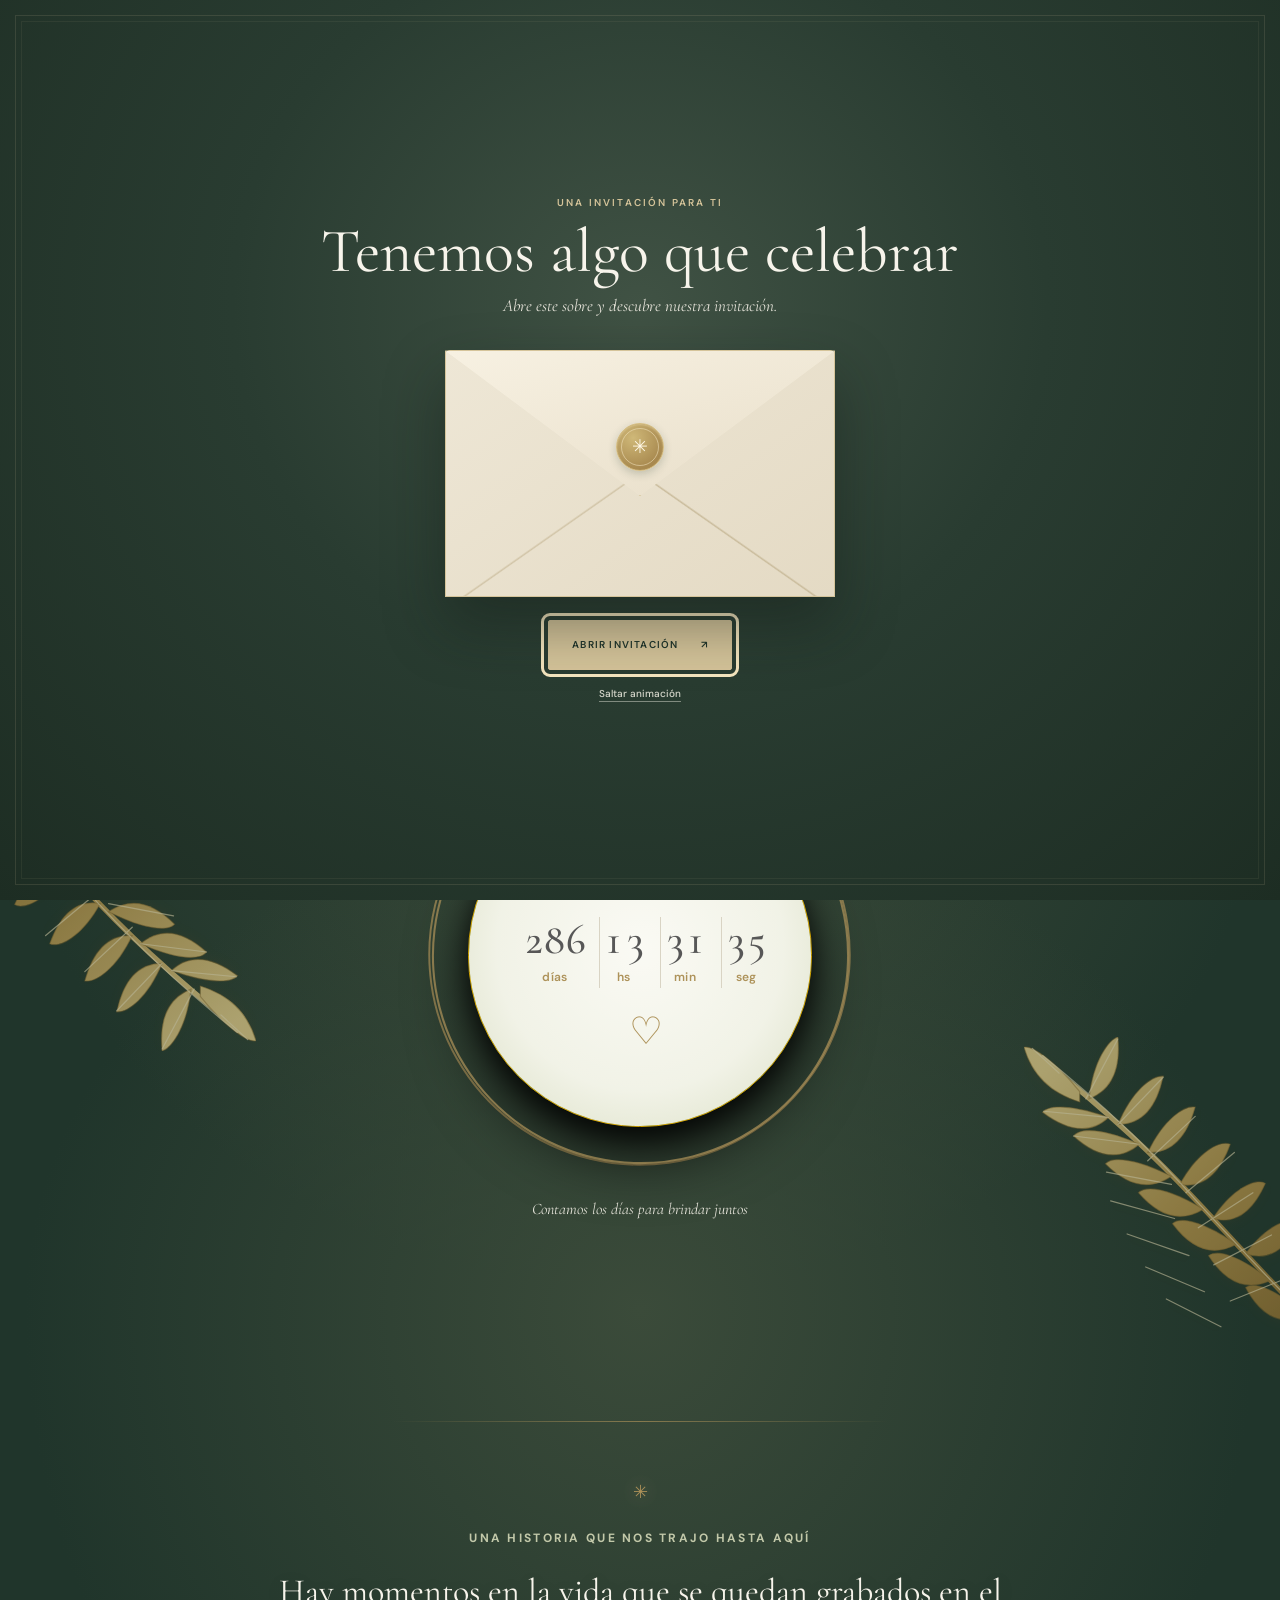
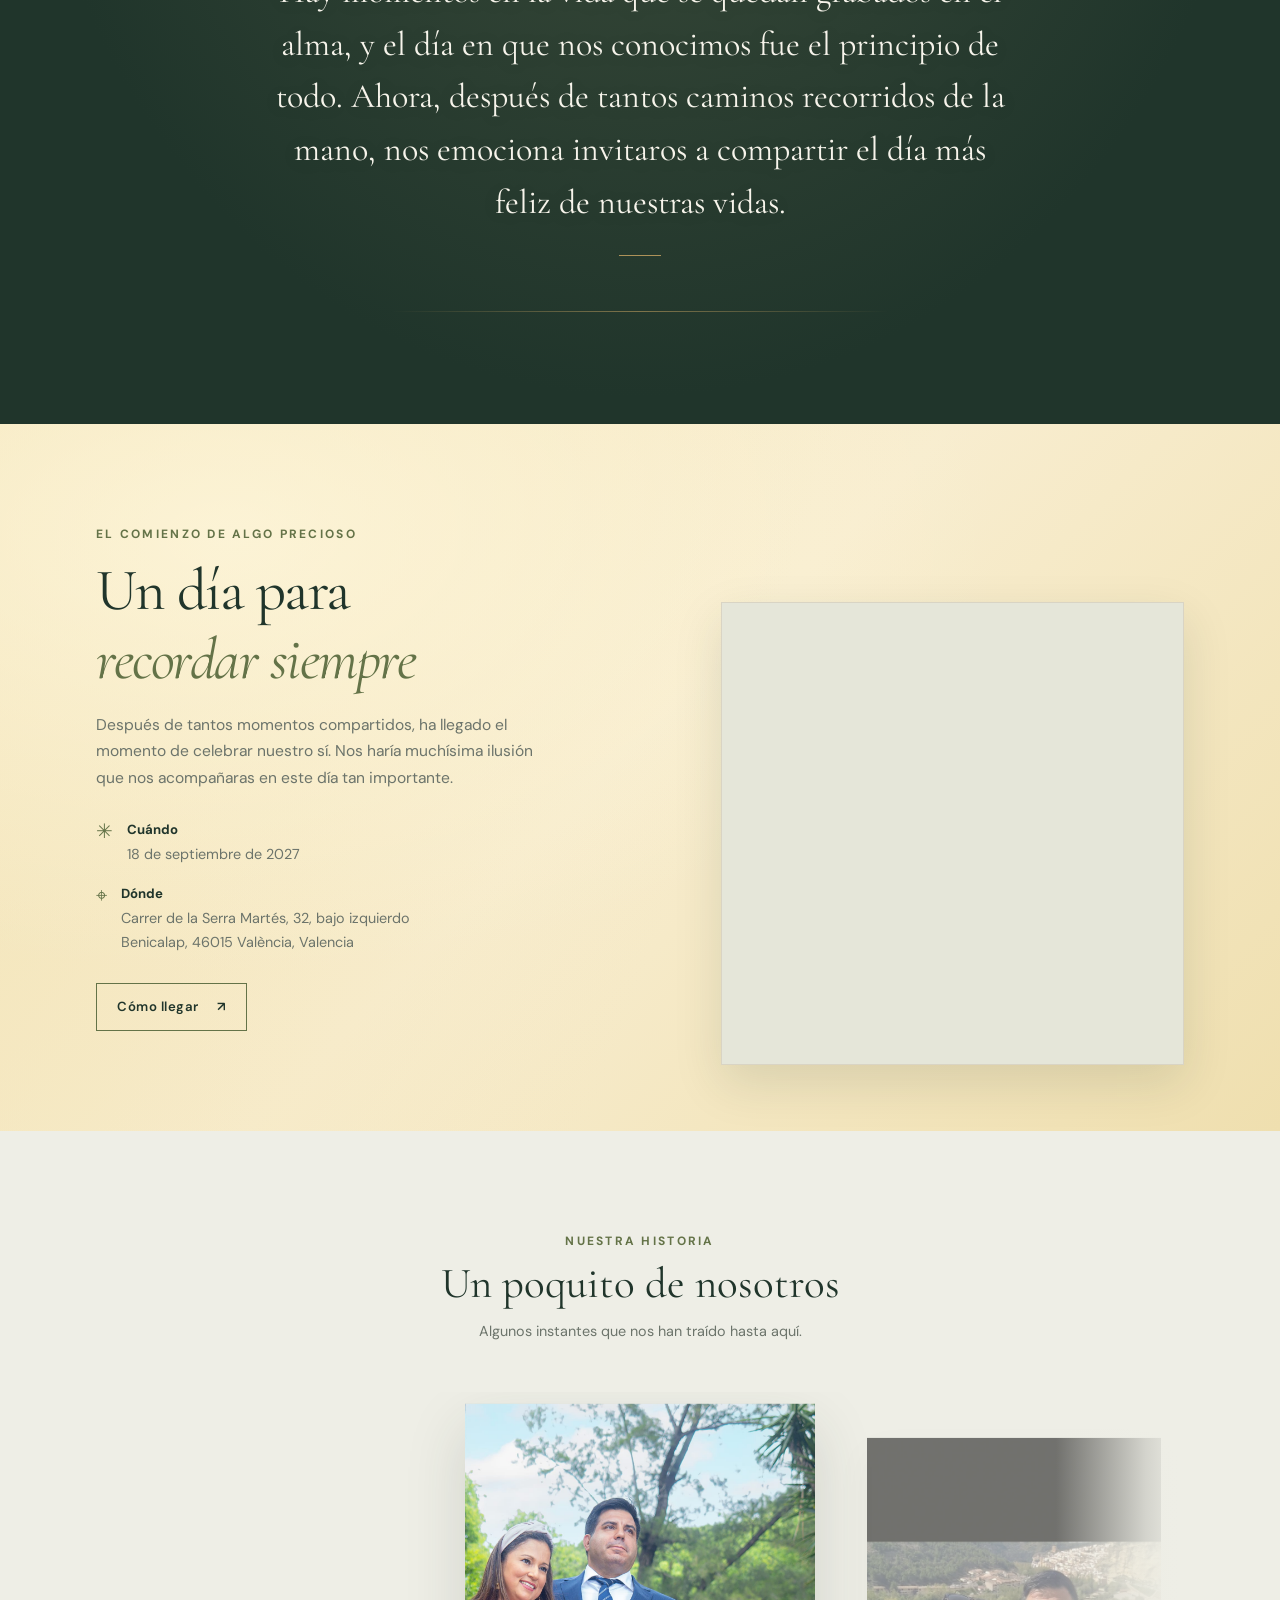
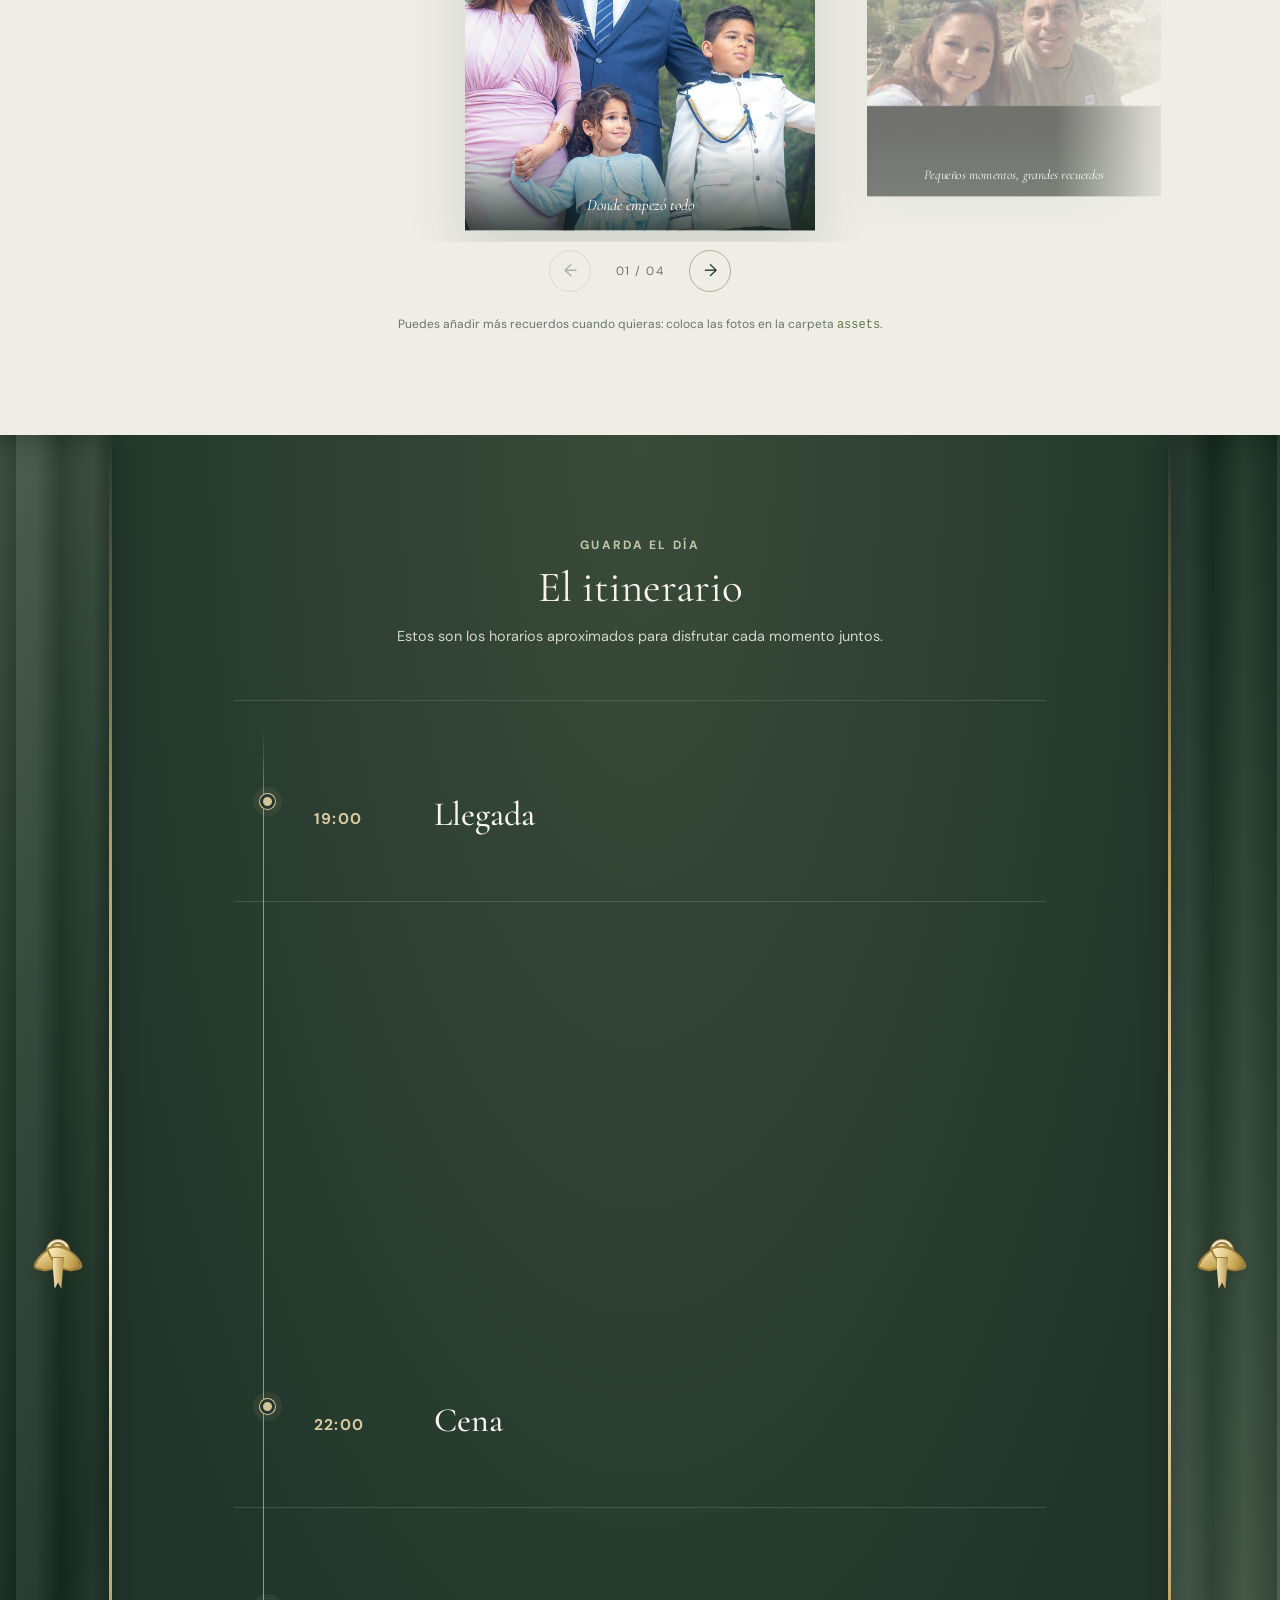
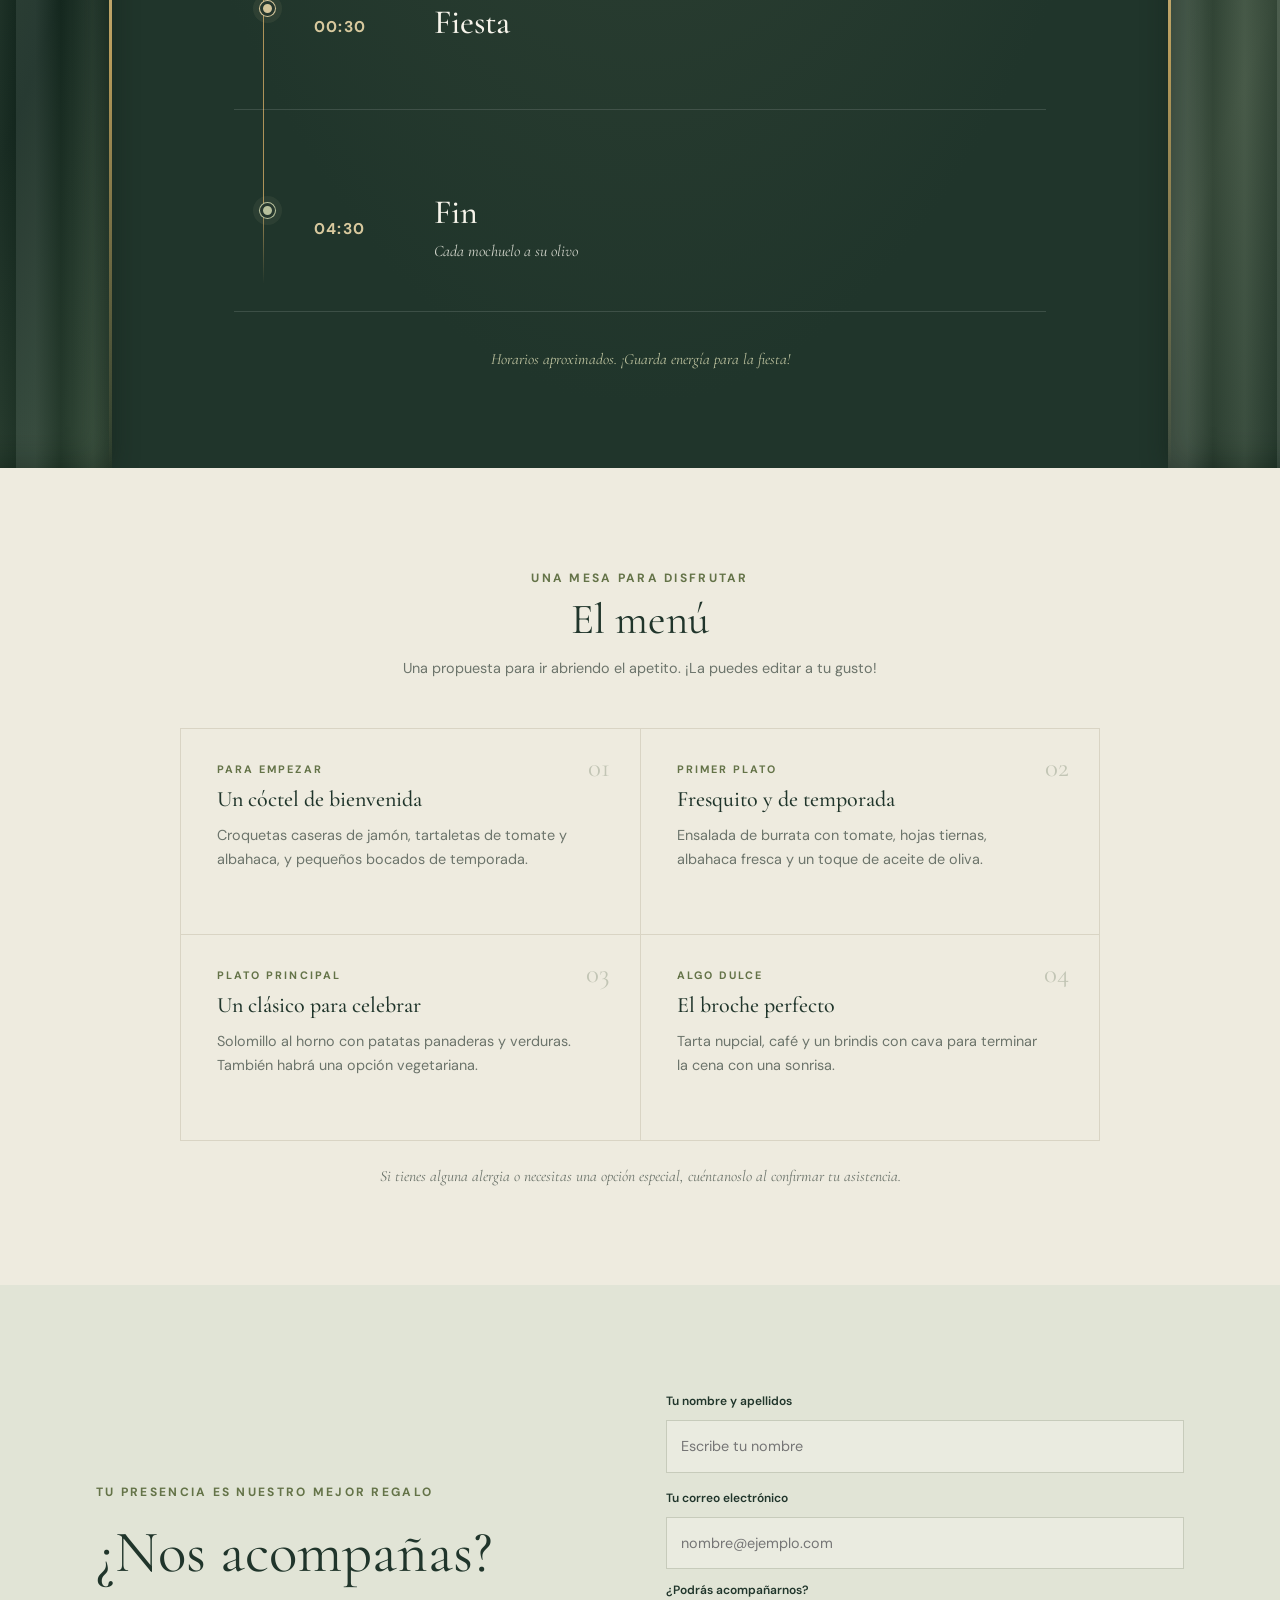
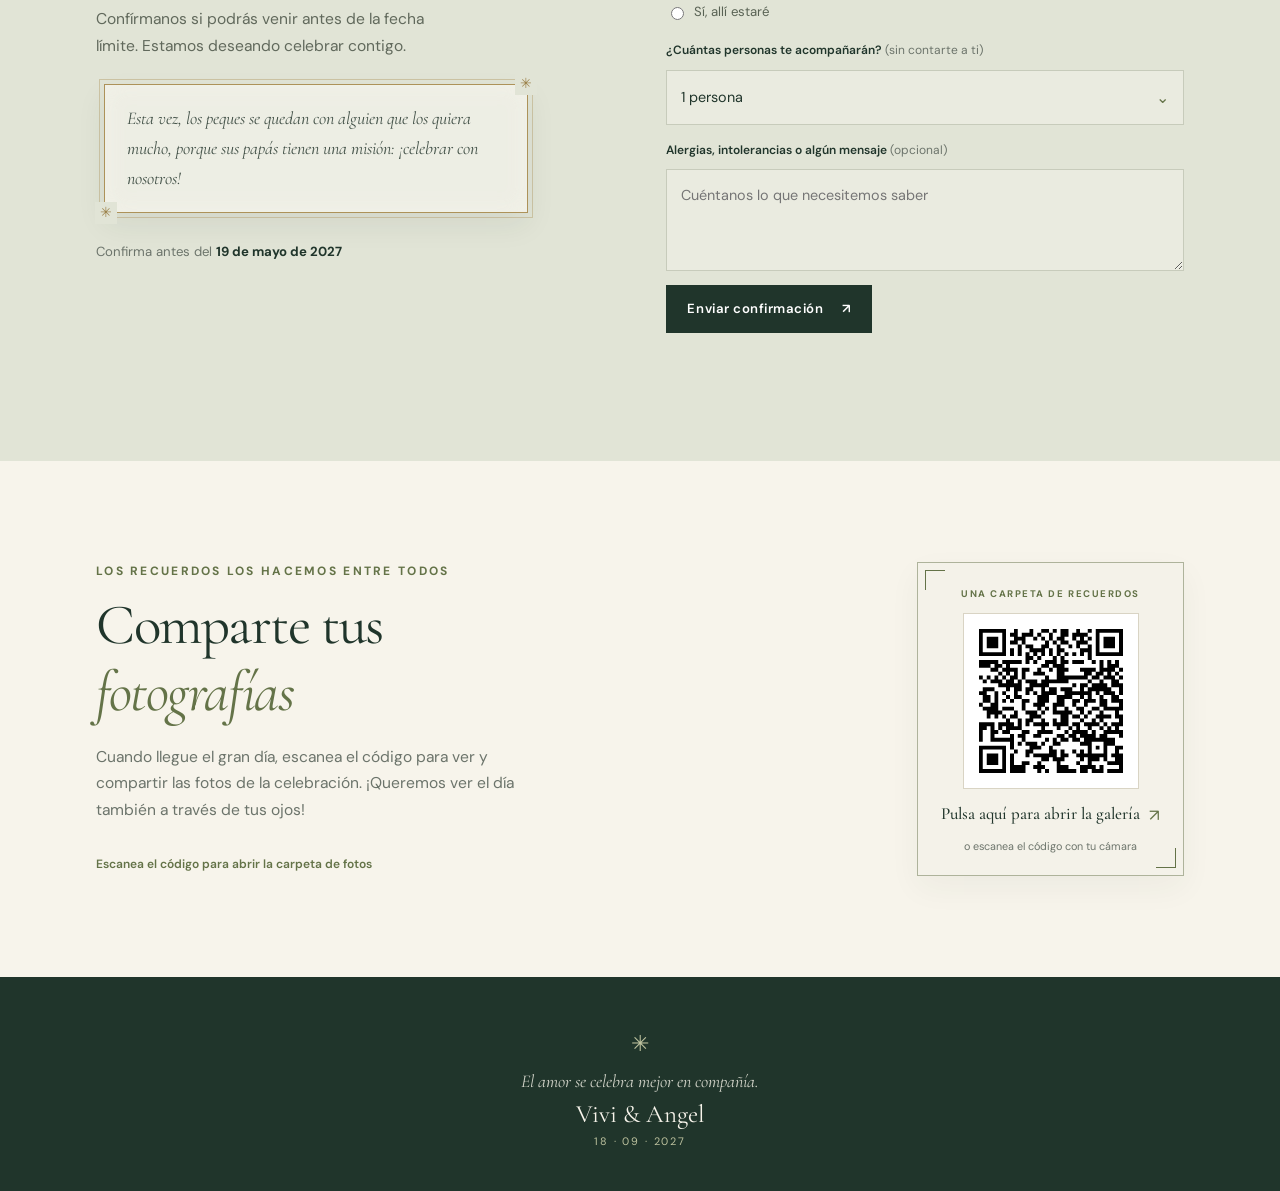
==== index.html @ 6e7264a1 "Actualiza invitación y fecha de boda" ====
<!doctype html>
<html lang="es"><!---ADIOOOOs-->
  <head>
    <meta charset="utf-8">
    <meta name="viewport" content="width=device-width, initial-scale=1">
    <meta name="theme-color" content="#f8f6f0">
    <meta name="description" content="Una invitación muy especial. Nos encantará compartir este día contigo.">
    <title>Una invitación especial</title>
    <link rel="preconnect" href="https://fonts.googleapis.com">
    <link rel="preconnect" href="https://fonts.gstatic.com" crossorigin>
    <link href="https://fonts.googleapis.com/css2?family=Cormorant+Garamond:ital,wght@0,400;0,500;0,600;1,400;1,500&family=DM+Sans:wght@400;500;600;700&display=swap" rel="stylesheet">
    <link rel="stylesheet" href="css/styles.css">
    <link rel="stylesheet" href="css/opening.css">
    <script src="js/config.js" defer></script>
    <script src="js/app.js" defer></script>
    <script src="js/opening.js" defer></script>
  </head>
  <body>
    <section class="invitation-opening" id="invitation-opening" role="dialog" aria-modal="true" aria-labelledby="opening-title" aria-describedby="opening-description">
      <div class="opening-content">
        <p class="opening-eyebrow">Una invitación para ti</p>
        <h1 id="opening-title">Tenemos algo que celebrar</h1>
        <p class="opening-description" id="opening-description">Abre este sobre y descubre nuestra invitación.</p>

        <div class="opening-envelope" id="opening-envelope" aria-hidden="true">
          <div class="envelope-back"></div>
          <div class="envelope-card">
            <span class="envelope-card-flower">✳</span>
            <span>Bienvenid@s</span>
          </div>
          <div class="envelope-pocket"></div>
          <div class="envelope-flap"></div>
          <div class="envelope-seal"><span>✳</span></div>
        </div>

        <div class="opening-actions">
          <button class="opening-button" id="opening-open" type="button">Abrir invitación <span aria-hidden="true">↗</span></button>
          <button class="opening-skip" id="opening-skip" type="button">Saltar animación</button> <!---Esto es para el desarrollador QUITAR CUANDO ACABE LA APLICAICON-->
        </div>
      </div>
    </section>
    <main id="invitation">
      <header class="site-header">
        <a class="wordmark" href="#inicio" aria-label="Ir al inicio"><span data-couple-short>Vivi &amp; Angel</span><span class="wordmark-date" data-date-short>00 · 00 · 0000</span></a>
        <nav aria-label="Navegación principal">
          <a href="#celebracion">La celebración</a>
          <a href="#programa">Programa</a>
          <a href="#menu">Menú</a>
          <a href="#confirmacion">Confirmación</a>
          <a href="admin.html">Solo administradores</a>
        </nav>
        <button class="music-button" id="music-toggle" type="button" aria-pressed="false">
          <span class="music-icon" aria-hidden="true">♫</span><span id="music-label">Nuestra canción</span><span class="visually-hidden" id="music-status" aria-live="polite"></span>
        </button>
      </header>

      <section class="hero" id="inicio">
        <div class="hero-image" role="img" aria-label="Fotografía de la pareja para su invitación de boda"></div>
        <img class="hero-botanical hero-botanical-top-left" data-parallax="0.14" src="assets/rosemary-line.svg" alt="" aria-hidden="true">
        <img class="hero-botanical hero-botanical-bottom-right" data-parallax="0.14" src="assets/rosemary-line.svg" alt="" aria-hidden="true">
        <div class="hero-content" data-parallax="0.14">
          <span class="eyebrow">Con mucha ilusión, queremos invitarte a la boda de...</span>
          <h1><span data-couple-first>Nombre</span><i>&amp;</i><span data-couple-second>Nombre</span></h1>
          <p class="hero-date" data-date-long>Una fecha para recordar</p>
          <span class="hero-rule" aria-hidden="true"></span>
          <p class="hero-note">¡Nos casamos! Y no imaginamos un día más bonito que celebrarlo contigo.</p>
          <a class="text-link" href="#celebracion">Descubre todos los detalles <span aria-hidden="true">↓</span></a>
        </div>
        <span class="hero-side-note" data-parallax="0.14">UN DÍA · TODA UNA VIDA</span>
      </section>

      <section class="countdown-section section-pad" aria-labelledby="countdown-title">
        <svg class="countdown-divider" viewBox="0 0 1440 100" preserveAspectRatio="none" aria-hidden="true">
          <path class="countdown-divider-fill" d="M0 0H1440V88C1260 73 1160 82 1000 91s-310 14-486-1-310-19-514 0Z"/>
          <path class="countdown-divider-line" d="M0 89c204-19 338-15 514 0s310 10 486 1 260-18 440-2"/>
        </svg>
        <div class="countdown-medallion">
          <div class="countdown-circle">
            <video id="countdown-video" class="countdown-video" autoplay muted loop playsinline preload="metadata" aria-hidden="true" tabindex="-1">
              <source src="assets/cuenta-atras.mp4" type="video/mp4">
            </video>
            <div class="countdown-content">
              <p class="eyebrow">Faltan</p>
              <h2 id="countdown-title" class="visually-hidden">La cuenta atrás ha comenzado</h2>
              <div class="countdown" aria-label="Cuenta atrás para la boda">
                <div><strong id="count-days">000</strong><span>días</span></div>
                <span class="count-separator">·</span>
                <div><strong id="count-hours">00</strong><span>hs</span></div>
                <span class="count-separator">·</span>
                <div><strong id="count-minutes">00</strong><span>min</span></div>
                <span class="count-separator">·</span>
                <div><strong id="count-seconds">00</strong><span>seg</span></div>
              </div>
              <span class="countdown-flourish" aria-hidden="true">♡</span>
            </div>
          </div>
        </div>
        <p class="countdown-caption" id="countdown-caption">Contamos los días para brindar juntos</p>
      </section>

      <section class="quote-section section-pad" aria-labelledby="quote-title">
        <div class="quote-card reveal">
          <span class="quote-ornament" aria-hidden="true">✳</span>
          <p class="eyebrow">Una historia que nos trajo hasta aquí</p>
          <h2 id="quote-title" class="visually-hidden">Una frase para nuestro gran día</h2>
          <blockquote>Hay momentos en la vida que se quedan grabados en el alma, y el día en que nos conocimos fue el principio de todo. Ahora, después de tantos caminos recorridos de la mano, nos emociona invitaros a compartir el día más feliz de nuestras vidas.</blockquote>
          <span class="quote-rule" aria-hidden="true"></span>
        </div>
      </section>

      <section class="celebration section-pad" id="celebracion">
        <div class="celebration-copy">
          <p class="eyebrow">El comienzo de algo precioso</p>
          <h2>Un día para<br><em>recordar siempre</em></h2>
          <p>Después de tantos momentos compartidos, ha llegado el momento de celebrar nuestro sí. Nos haría muchísima ilusión que nos acompañaras en este día tan importante.</p>
          <div class="detail-list">
            <div><span class="detail-icon" aria-hidden="true">✳</span><p><strong>Cuándo</strong><span data-date-long>Próximamente</span></p></div>
            <div><span class="detail-icon" aria-hidden="true">⌖</span><p><strong>Dónde</strong><span data-venue>Nombre del lugar</span><span data-address>Dirección pendiente</span></p></div>
          </div>
          <a class="button button-outline" id="map-link" href="#celebracion" target="_blank" rel="noreferrer">Cómo llegar <span aria-hidden="true">↗</span></a>
        </div>
        <div class="celebration-map" data-parallax="0.08">
          <iframe
            id="venue-map"
            title="Mapa interactivo de la ubicación de la celebración"
            loading="lazy"
            referrerpolicy="no-referrer-when-downgrade"
            allowfullscreen
          ></iframe>
        </div>
      </section>

      <section class="story-section section-pad" aria-labelledby="story-title">
        <div class="section-heading reveal">
          <p class="eyebrow">Nuestra historia</p>
          <h2 id="story-title">Un poquito de nosotros</h2>
          <p>Algunos instantes que nos han traído hasta aquí.</p>
        </div>
        <div class="story-album">
          <div class="story-gallery" id="story-gallery" tabindex="0" aria-label="Álbum de fotos. Desliza horizontalmente para ver los recuerdos">
          <figure class="story-photo story-photo-tall">
            <img src="assets/Nosotros1.jpeg" alt="La pareja compartiendo una mirada en el jardín" loading="lazy">
            <figcaption>Donde empezó todo</figcaption>
          </figure>
          <figure class="story-photo story-photo-wide">
            <img src="assets/Nosotros2.jpeg" alt="La pareja abrazada durante una salida juntos" loading="lazy">
            <figcaption>Pequeños momentos, grandes recuerdos</figcaption>
          </figure>
          <figure class="story-photo story-photo-wide">
            <img src="assets/Nosotros2.jpeg" alt="La pareja abrazada durante una salida juntos" loading="lazy">
            <figcaption>Pequeños momentos, grandes recuerdos</figcaption>
          </figure>
          <figure class="story-photo story-photo-wide">
            <img src="assets/Nosotros2.jpeg" alt="La pareja disfrutando de otro recuerdo juntos" loading="lazy">
            <figcaption>Un recuerdo para guardar</figcaption>
          </figure>
          </div>
          <div class="story-controls" aria-label="Controles del álbum">
            <button type="button" class="story-arrow" id="story-prev" aria-label="Foto anterior">←</button>
            <span class="story-counter" id="story-counter" aria-live="polite">01 / 04</span>
            <button type="button" class="story-arrow" id="story-next" aria-label="Foto siguiente">→</button>
          </div>
        </div>
        <p class="story-hint">Puedes añadir más recuerdos cuando quieras: coloca las fotos en la carpeta <code>assets</code>.</p>
      </section>

      <section class="timeline-section section-pad" id="programa">
        <div class="timeline-curtains" aria-hidden="true">
          <div class="timeline-curtain timeline-curtain-left">
            <span class="curtain-tie"><span class="curtain-bow"></span></span>
          </div>
          <div class="timeline-curtain timeline-curtain-right">
            <span class="curtain-tie"><span class="curtain-bow"></span></span>
          </div>
        </div>
        <div class="section-heading">
          <p class="eyebrow">Guarda el día</p>
          <h2>El itinerario</h2>
          <p>Estos son los horarios aproximados para disfrutar cada momento juntos.</p>
        </div>
        <div class="timeline" id="timeline" role="list" aria-label="Itinerario aproximado de la boda"></div>
        <p class="timeline-note">Horarios aproximados. ¡Guarda energía para la fiesta!</p>
      </section>

      <section class="menu-section section-pad" id="menu" aria-labelledby="menu-title">
        <div class="section-heading">
          <p class="eyebrow">Una mesa para disfrutar</p>
          <h2 id="menu-title">El menú</h2>
          <p>Una propuesta para ir abriendo el apetito. ¡La puedes editar a tu gusto!</p>
        </div>
        <div class="menu-grid">
          <article class="menu-item">
            <span class="menu-number" aria-hidden="true">01</span>
            <p class="eyebrow">Para empezar</p>
            <h3>Un cóctel de bienvenida</h3>
            <p>Croquetas caseras de jamón, tartaletas de tomate y albahaca, y pequeños bocados de temporada.</p>
          </article>
          <article class="menu-item">
            <span class="menu-number" aria-hidden="true">02</span>
            <p class="eyebrow">Primer plato</p>
            <h3>Fresquito y de temporada</h3>
            <p>Ensalada de burrata con tomate, hojas tiernas, albahaca fresca y un toque de aceite de oliva.</p>
          </article>
          <article class="menu-item">
            <span class="menu-number" aria-hidden="true">03</span>
            <p class="eyebrow">Plato principal</p>
            <h3>Un clásico para celebrar</h3>
            <p>Solomillo al horno con patatas panaderas y verduras. También habrá una opción vegetariana.</p>
          </article>
          <article class="menu-item">
            <span class="menu-number" aria-hidden="true">04</span>
            <p class="eyebrow">Algo dulce</p>
            <h3>El broche perfecto</h3>
            <p>Tarta nupcial, café y un brindis con cava para terminar la cena con una sonrisa.</p>
          </article>
        </div>
        <p class="menu-note">Si tienes alguna alergia o necesitas una opción especial, cuéntanoslo al confirmar tu asistencia.</p>
      </section>

      <section class="rsvp-section section-pad" id="confirmacion">
        <div class="rsvp-intro">
          <p class="eyebrow">Tu presencia es nuestro mejor regalo</p>
          <h2>¿Nos acompañas?</h2>
          <p>Confírmanos si podrás venir antes de la fecha límite. Estamos deseando celebrar contigo.</p>
          <p class="children-note">Esta vez, los peques se quedan con alguien que los quiera mucho, porque sus papás tienen una misión: ¡celebrar con nosotros!</p>
          <div class="rsvp-deadline">Confirma antes del <strong data-rsvp-deadline>fecha pendiente</strong></div>
        </div>
        <form class="rsvp-form" id="rsvp-form">
          <label for="guest-name">Tu nombre y apellidos</label>
          <input id="guest-name" name="guestName" type="text" placeholder="Escribe tu nombre" autocomplete="name" required>
          <label for="guest-email">Tu correo electrónico</label>
          <input id="guest-email" name="guestEmail" type="email" placeholder="nombre@ejemplo.com" autocomplete="email" required>
          <fieldset>
            <legend>¿Podrás acompañarnos?</legend>
            <label class="radio-option"><input type="radio" name="attendance" value="Sí, allí estaré" required><span>Sí, allí estaré</span></label>
          </fieldset>
          <span class="companions-label" id="guest-companions-label">¿Cuántas personas te acompañarán? <span class="optional">(sin contarte a ti)</span></span>
          <div class="companion-select" id="companion-select">
            <input id="guest-companions" name="companions" type="hidden" value="1">
            <button class="companion-select-trigger" id="companion-trigger" type="button" aria-labelledby="guest-companions-label companion-value" aria-haspopup="listbox" aria-expanded="false">
              <span id="companion-value">1 persona</span><span class="companion-chevron" aria-hidden="true">⌄</span>
            </button>
            <div class="companion-options" id="companion-options" role="listbox" aria-labelledby="guest-companions-label" hidden>
              <button type="button" role="option" aria-selected="true" data-value="1">1 persona</button>
              <button type="button" role="option" aria-selected="false" data-value="2">2 personas</button>
              <button type="button" role="option" aria-selected="false" data-value="3">3 personas</button>
              <button type="button" role="option" aria-selected="false" data-value="4">4 personas</button>
            </div>
          </div>
          <label for="guest-notes">Alergias, intolerancias o algún mensaje <span class="optional">(opcional)</span></label>
          <textarea id="guest-notes" name="notes" rows="3" placeholder="Cuéntanos lo que necesitemos saber"></textarea>
          <button class="button button-dark" type="submit">Enviar confirmación <span aria-hidden="true">↗</span></button>
          <p class="form-message" id="rsvp-message" aria-live="polite"></p>
        </form>
      </section>

      <section class="photos-section section-pad" id="fotos">
        <div class="photos-copy">
          <p class="eyebrow">Los recuerdos los hacemos entre todos</p>
          <h2>Comparte tus<br><em>fotografías</em></h2>
          <p>Cuando llegue el gran día, escanea el código para ver y compartir las fotos de la celebración. ¡Queremos ver el día también a través de tus ojos!</p>
          <span class="coming-soon" id="gallery-status">La galería estará disponible después de la boda</span>
        </div>
        <a class="qr-card" id="gallery-link" target="_blank" rel="noreferrer" aria-label="Abrir la carpeta de fotos de la boda">
          <span class="qr-card-label">UNA CARPETA DE RECUERDOS</span>
          <span class="qr-frame" id="qr-container">
            <div class="qr-placeholder" id="qr-placeholder" aria-label="Código QR pendiente de configurar">
              <span>✳</span><span>FOTOS</span><span>✳</span>
            </div>
            <img id="gallery-qr" alt="Código QR para abrir la carpeta de fotos de la boda" hidden>
          </span>
          <span class="qr-card-action">Pulsa aquí para abrir la galería <span aria-hidden="true">↗</span></span>
          <span class="qr-card-hint">o escanea el código con tu cámara</span>
        </a>
      </section>

      <footer class="site-footer">
        <span class="footer-flower" aria-hidden="true">✳</span>
        <p>El amor se celebra mejor en compañía.</p>
        <strong><span data-couple-short>Vivi &amp; Angel</span></strong>
        <span class="footer-date" data-date-short>00 · 00 · 0000</span>
      </footer>
    </main>

    <audio id="background-music" preload="auto" autoplay loop playsinline></audio>
  </body>
</html>
---- css/styles.css ----
:root {
  color-scheme: light;
  --paper: #f7f4eb;
  --paper-dark: #eeebdf;
  --ink: #20352b;
  --muted: #6c746b;
  --olive: #647348;
  --gold: #ad9259;
  --line: #d9d4c4;
  --serif: "Cormorant Garamond", Georgia, serif;
  --sans: "DM Sans", Arial, sans-serif;
}

* { box-sizing: border-box; }
html { scroll-behavior: smooth; }
body { margin: 0; background: var(--paper); color: var(--ink); font-family: var(--sans); font-size: 18px; line-height: 1.7; }
button, input, textarea { font: inherit; }
a { color: inherit; }
[hidden] { display: none !important; }
.visually-hidden { position: absolute; width: 1px; height: 1px; padding: 0; margin: -1px; overflow: hidden; clip: rect(0, 0, 0, 0); white-space: nowrap; border: 0; }
.eyebrow { margin: 0; color: var(--olive); font-size: 12px; font-weight: 700; letter-spacing: .19em; line-height: 1.7; text-transform: uppercase; }

.rsvp-form input:not([type=radio]), .rsvp-form textarea { width: 100%; border: 1px solid var(--line); border-radius: 0; background: transparent; padding: 13px 14px; color: var(--ink); outline: none; }
.rsvp-form input:focus, .rsvp-form textarea:focus { border-color: var(--olive); }
.form-message { min-height: 1.3em; margin: 0; color: #a34339; font-size: 14.4px; }

.button { min-height: 48px; display: inline-flex; align-items: center; justify-content: center; gap: 18px; border: 1px solid transparent; padding: 12px 20px; text-decoration: none; cursor: pointer; font-size: 13.2px; font-weight: 600; letter-spacing: .04em; transition: background .2s, color .2s, border-color .2s; }
.button-dark { background: var(--ink); color: #fff; }
.button-dark:hover { background: var(--olive); }
.button-outline { border-color: var(--olive); color: var(--ink); }
.button-outline:hover { background: var(--olive); color: #fff; }

.site-header { position: relative; z-index: 5; height: 77px; display: flex; align-items: center; justify-content: space-between; gap: 24px; padding: 0 7.2%; border-bottom: 1px solid #ad92592e; background: radial-gradient(ellipse at 50% 0%, #3b4b3a, var(--ink) 68%); color: var(--paper); }
.wordmark { display: grid; gap: 0; text-decoration: none; font: 500 19px/1.25 var(--serif); }
.wordmark-date { color: #d4d6cc; font: 500 9.6px/1.7 var(--sans); letter-spacing: .12em; }
.site-header nav { display: flex; align-items: center; gap: clamp(15px, 3vw, 40px); }
.site-header nav a { color: #d4d6cc; text-decoration: none; font-size: 12px; }
.site-header nav a:hover { color: var(--paper); }
.music-button { display: flex; align-items: center; gap: 8px; border: 0; background: none; color: var(--paper); cursor: pointer; font-size: 12px; }
.music-icon { display: grid; width: 27px; height: 27px; place-items: center; border: 1px solid #d4d6cc; border-radius: 50%; color: #c2c8a9; font-size: 16.8px; }
.music-button[aria-pressed="true"] .music-icon { animation: music-pulse 1.4s ease-in-out infinite; }
@keyframes music-pulse { 50% { box-shadow: 0 0 0 5px #727b5d20; } }

.hero { position: relative; min-height: clamp(610px, 78vh, 790px); display: grid; place-items: center; overflow: hidden; text-align: center; }
.hero-image { position: absolute; inset: -5% 0; background: radial-gradient(ellipse at 50% 0%, #3b4b3a, var(--ink) 68%); background-attachment: fixed; background-position: center 18%; background-size: cover; transform: scale(1.08); }
.hero-botanical { position: absolute; z-index: 1; width: clamp(200px, 24vw, 330px); height: auto; opacity: .66; filter: drop-shadow(0 3px 8px #111b1424); pointer-events: none; }
.hero-botanical-top-left { top: -34px; left: -36px; transform: translate3d(0,var(--parallax-y,0px),0) rotate(-7deg); }
.hero-botanical-bottom-right { right: -44px; bottom: -43px; transform: translate3d(0,var(--parallax-y,0px),0) rotate(173deg); }
.hero-content { position: relative; max-width: 770px; padding: 70px 25px 76px; color: var(--paper); transform: translate3d(0,var(--parallax-y,0px),0); }
.hero-content .eyebrow { color: #c2c8a9; }
.hero-content h1 { display: flex; align-items: center; justify-content: center; gap: clamp(12px, 3vw, 32px); margin: 21px 0 7px; font: 400 clamp(50px, 9vw, 106px)/1.15 var(--serif); letter-spacing: -.055em; }
.hero-content h1 i { color: var(--gold); font-size: .57em; font-weight: 400; }
.hero-date { margin: 15px 0 20px; color: #d4d6cc; font-size: 13.2px; font-weight: 600; letter-spacing: .19em; text-transform: uppercase; }
.hero-rule { display: block; width: 62px; height: 1px; margin: 25px auto; background: var(--gold); }
.hero-note { max-width: 370px; margin: 0 auto 24px; color: #e4e3d9; font: italic 17px/1.7 var(--serif); }
.text-link { text-decoration: none; font-size: 12px; font-weight: 600; letter-spacing: .07em; }
.text-link span { margin-left: 7px; color: var(--gold); }
.hero-side-note { position: absolute; right: 4%; bottom: 38px; color: #d4d6cc; font-size: 9.6px; letter-spacing: .2em; writing-mode: vertical-rl; transform: translate3d(0,var(--parallax-y,0px),0); }

.section-pad { padding: 100px max(7.5%, calc((100% - 1120px)/2)); }
.countdown-section { position: relative; z-index: 2; isolation: isolate; overflow: visible; padding-top: 18px; padding-bottom: 90px; background: radial-gradient(ellipse at 50% 100%, #3b4b3a 0%, transparent 68%), radial-gradient(ellipse at 50% 0%, #3b4b3a, var(--ink) 68%); color: var(--paper); text-align: center; }
.countdown-divider { position: absolute; z-index: 0; top: -22px; left: 0; display: block; width: 100%; height: 100px; overflow: visible; pointer-events: none; transform: rotate(180deg); }
.countdown-divider-fill { fill: #20352b; }
.countdown-divider-line { fill: none; stroke: #ad925980; stroke-width: 1.2; vector-effect: non-scaling-stroke; }
.countdown-section .eyebrow { color: var(--gold); font: 600 clamp(21px, 3vw, 32px)/1.1 var(--serif); letter-spacing: 0; text-transform: none; }
.countdown-section h2, .section-heading h2, .rsvp-intro h2 { margin: 9px 0 0; font: 400 clamp(30px, 4vw, 43px)/1.3 var(--serif); }
.countdown-medallion { position: relative; z-index: 1; display: grid; width: min(100%, 440px); aspect-ratio: 1; place-items: center; margin: -62px auto 0; }
.countdown-medallion::before, .countdown-medallion::after { position: absolute; inset: 1%; border: 2px solid #ad9259b8; border-radius: 50%; content: ""; pointer-events: none; }
.countdown-medallion::before { transform: rotate(-8deg) scale(.98); }
.countdown-medallion::after { inset: 4%; transform: rotate(7deg) scale(1.03); }
.countdown-circle { position: relative; isolation: isolate; display: grid; width: 78%; aspect-ratio: 1; place-items: center; overflow: hidden; border: 1px solid #d3a200; border-radius: 50%; background: #677d19; box-shadow: 0 30px 60px #000000b7, 0 10px 24px #000000ac; }
.countdown-video { position: absolute; z-index: -1; inset: 0; display: block; width: 100%; height: 100%; object-fit: cover; filter: saturate(.9) brightness(1.04); }
.countdown-circle::after { position: absolute; z-index: 0; inset: 0; background: radial-gradient(circle at 50% 48%, #fffefbf7 0, #fffefbe8 58%, #fffefbbd 100%); content: ""; pointer-events: none; }
.countdown-content { position: relative; z-index: 1; display: grid; width: 100%; justify-items: center; padding: clamp(24px, 5.5vw, 54px); }
.countdown-content h2 { max-width: 390px; color: var(--ink); }
.countdown { display: flex; align-items: center; justify-content: center; gap: clamp(5px, 1.15vw, 13px); margin: 22px 0 4px; }
.countdown > div { display: grid; gap: 5px; min-width: 48px; }
.countdown > div + .count-separator + div { border-left: 1px solid #d9d4c4; }
.countdown strong { color: #575757; font: 500 clamp(31px, 4vw, 43px)/1.05 var(--serif); font-variant-numeric: tabular-nums; }
.countdown strong.countdown-tick { animation: countdown-tick .42s cubic-bezier(.2,.75,.25,1); }
@keyframes countdown-tick { 0% { opacity: .5; transform: translateY(-5px) scale(.96); } 100% { opacity: 1; transform: translateY(0) scale(1); } }
.countdown > div span { color: var(--gold); font-size: 12px; font-weight: 600; letter-spacing: .02em; }
.count-separator { display: none; }
.countdown-flourish { margin-top: 20px; color: var(--gold); font-size: 38px; line-height: 1; }
.countdown-caption { margin: 24px 0 0; color: #e4e3d9; font: italic 16px var(--serif); }

.quote-section { position: relative; isolation: isolate; overflow: hidden; padding-top: clamp(66px, 9vw, 112px); padding-bottom: clamp(66px, 9vw, 112px); background: radial-gradient(ellipse at 50% 0%, #3b4b3a, var(--ink) 68%); color: var(--paper); text-align: center; }
.quote-card { position: relative; max-width: 850px; margin: 0 auto; padding: clamp(28px, 5vw, 56px) clamp(8px, 5vw, 52px); }
.quote-card::before, .quote-card::after { position: absolute; left: 50%; width: min(68%, 500px); height: 1px; background: linear-gradient(90deg, transparent, #ad9259aa, transparent); content: ""; transform: translateX(-50%); }
.quote-card::before { top: 0; }
.quote-card::after { bottom: 0; }
.quote-ornament { display: inline-block; margin-bottom: 20px; color: var(--gold); font-size: 18px; filter: drop-shadow(0 0 9px #d3c49a70); animation: quote-turn 18s linear infinite; }
.quote-card .eyebrow { margin: 0 0 18px; color: #c2c8a9; }
.quote-card blockquote { margin: 0; color: var(--paper); font: 400 clamp(22px, 3vw, 34px)/1.55 var(--serif); text-wrap: pretty; text-shadow: 0 2px 18px #00000026; }
.quote-word { display: inline-block; opacity: 0; filter: blur(9px); transform: translateY(8px); transition: opacity .85s ease, filter 1s ease, transform 1s cubic-bezier(.2,.7,.2,1); transition-delay: calc(var(--word-index) * 42ms); }
.quote-card.is-visible .quote-word { opacity: 1; filter: blur(0); transform: translateY(0); }
.quote-rule { display: block; width: 42px; height: 1px; margin: 26px auto 0; background: var(--gold); }
@keyframes quote-turn { to { transform: rotate(360deg); } }

.celebration { position: relative; isolation: isolate; overflow: hidden; display: grid; grid-template-columns: 1fr .88fr; align-items: center; gap: 9%; background: linear-gradient(135deg, #f5e7bd 0%, #f8edcf 48%, #efdfaf 100%); }
.celebration::before { position: absolute; z-index: -1; inset: 0; background: radial-gradient(ellipse at 18% 16%, #fff8dfb5, transparent 52%), linear-gradient(110deg, #f3e4b8aa, transparent 55%); content: ""; pointer-events: none; }
.celebration-copy, .celebration-map { position: relative; z-index: 1; }
.celebration-copy h2, .photos-copy h2 { margin: 11px 0 18px; font: 400 clamp(39px, 5vw, 59px)/1.17 var(--serif); letter-spacing: -.025em; }
.celebration-copy h2 em, .photos-copy h2 em { color: var(--olive); font-weight: 400; }
.celebration-copy > p:not(.eyebrow), .photos-copy > p:not(.eyebrow) { max-width: 465px; color: var(--muted); font-size: 15.6px; }
.detail-list { display: grid; gap: 17px; margin: 28px 0; }
.detail-list > div { display: flex; gap: 14px; align-items: flex-start; }
.detail-icon { color: var(--olive); font-size: 20px; line-height: 1.2; }
.detail-list p { display: grid; margin: 0; color: var(--muted); font-size: 14.4px; }
.detail-list strong { color: var(--ink); font-size: 13.2px; }
.celebration-map { width: 100%; aspect-ratio: 1; min-height: 300px; overflow: hidden; border: 1px solid var(--line); background: #e5e6d9; box-shadow: 0 18px 45px #20352b20; transform: translate3d(0,var(--parallax-y,0px),0); will-change: transform; }
.celebration-map iframe { display: block; width: 100%; height: 100%; min-height: 300px; border: 0; }

.story-section { background: #eeeee6; }
.botanical-section { position: relative; isolation: isolate; }
.section-sprig { position: absolute; z-index: -1; top: -58px; left: -74px; width: clamp(205px, 27vw, 330px); height: auto; opacity: 0; clip-path: inset(0 0 0 100%); filter: drop-shadow(0 4px 5px #5e481b20); pointer-events: none; transform: rotate(180deg); transition: opacity 1s ease; }
.section-sprig.sprig-bottom-right { top: auto; right: -74px; bottom: -58px; left: auto; transform: none; clip-path: inset(0 100% 0 0); }
.botanical-section.is-flowering .section-sprig { opacity: .7; animation: sprig-grow 7.2s cubic-bezier(.2,.65,.24,1) forwards; }
.botanical-section.is-flowering .section-sprig.sprig-opposite { animation-delay: .65s; }
@keyframes sprig-grow { from { clip-path: inset(0 0 0 100%); } to { clip-path: inset(0 0 0 0); } }
.botanical-section.is-flowering .section-sprig.sprig-bottom-right { animation-name: sprig-grow-reversed; }
@keyframes sprig-grow-reversed { from { clip-path: inset(0 100% 0 0); } to { clip-path: inset(0 0 0 0); } }
.story-section > .section-heading, .story-album, .story-hint { position: relative; z-index: 1; }
.story-album { max-width: 1120px; margin: 48px auto 0; }
.story-gallery { position: relative; height: clamp(320px, 43vw, 450px); overflow: hidden; touch-action: pan-y; }
.story-gallery:focus-visible { outline: 2px solid var(--olive); outline-offset: 4px; }
.story-photo { position: absolute; top: 50%; left: 50%; width: clamp(250px, 31vw, 350px); aspect-ratio: .82; margin: 0; overflow: hidden; background: #dfe1d5; box-shadow: 0 18px 45px #25362d12; opacity: .38; transform: translate(calc(-50% + var(--slide-x, 0px)), -50%) scale(.84); cursor: pointer; transition: opacity .55s ease, transform .65s cubic-bezier(.2,.7,.2,1), box-shadow .5s ease; }
.story-photo.is-active { z-index: 1; opacity: 1; transform: translate(calc(-50% + var(--slide-x, 0px)), -50%) scale(1); box-shadow: 0 24px 56px #25362d26; cursor: default; }
.story-photo.is-neighbor { opacity: .52; }
.story-gallery::before, .story-gallery::after { position: absolute; z-index: 2; top: 0; bottom: 0; width: clamp(30px, 10vw, 130px); content: ""; pointer-events: none; }
.story-gallery::before { left: 0; background: linear-gradient(90deg, #eeeee6, #eeeee6c9 30%, transparent); }
.story-gallery::after { right: 0; background: linear-gradient(270deg, #eeeee6, #eeeee6c9 30%, transparent); }
.story-photo img { display: block; width: 100%; height: 100%; object-fit: cover; transition: transform .9s cubic-bezier(.2,.7,.2,1), filter .6s ease; }
.story-photo:hover img { filter: saturate(1.08); }
.story-photo.is-active:hover img { transform: scale(1.055); }
.story-photo.is-flipping img { animation: album-flip .68s cubic-bezier(.2,.7,.2,1) both; }
@keyframes album-flip { 0% { transform: perspective(900px) rotateY(68deg) scale(.88); opacity: .35; } 100% { transform: perspective(900px) rotateY(0) scale(1); opacity: 1; } }
.story-photo figcaption { position: absolute; right: 0; bottom: 0; left: 0; padding: 48px 16px 16px; background: linear-gradient(transparent, #17231dcc); color: #fff; font: italic 16px var(--serif); text-align: center; }
.story-photo::after { position: absolute; inset: 10px; border: 1px solid #ffffff70; content: ""; opacity: 0; transform: scale(.96); transition: opacity .45s ease, transform .45s ease; pointer-events: none; }
.story-photo:hover::after { opacity: 1; transform: scale(1); }
.story-controls { display: flex; align-items: center; justify-content: center; gap: 20px; margin-top: 8px; }
.story-arrow { display: grid; width: 42px; height: 42px; place-items: center; border: 1px solid #aeb39b; border-radius: 50%; background: transparent; color: var(--ink); cursor: pointer; font-size: 17px; transition: color .2s, background .2s, transform .2s; }
.story-arrow:hover { transform: translateY(-2px); background: var(--ink); color: var(--paper); }
.story-arrow:disabled { opacity: .35; cursor: default; }
.story-arrow:disabled:hover { transform: none; background: transparent; color: var(--ink); }
.story-arrow:focus-visible { outline: 3px solid var(--olive); outline-offset: 3px; }
.story-counter { min-width: 58px; color: var(--muted); font-size: 12px; font-variant-numeric: tabular-nums; letter-spacing: .12em; text-align: center; }
.story-hint { margin: 22px 0 0; color: var(--muted); font-size: 12px; text-align: center; }
.story-hint code { color: var(--olive); }
.reveal { --reveal-y: 26px; opacity: 0; transform: translate3d(0,calc(var(--reveal-y) + var(--parallax-y, 0px)),0); transition: opacity .7s ease, transform .7s cubic-bezier(.2,.7,.2,1); transition-delay: var(--reveal-delay, 0ms); }
.reveal.is-visible { --reveal-y: 0px; opacity: 1; }
.story-photo:nth-child(2) { transition-delay: .12s; }
.story-photo:nth-child(3) { transition-delay: .2s; }
.story-photo:nth-child(4) { transition-delay: .28s; }

.timeline-section { --curtain-open-width: 112px; position: relative; overflow: hidden; background: radial-gradient(ellipse at 50% 0%, #3b4b3a, var(--ink) 68%); color: var(--paper); }
.timeline-curtains { position: absolute; z-index: 3; inset: 0; display: grid; grid-template-columns: 1fr 1fr; pointer-events: none; }
.timeline-curtain { position: relative; overflow: hidden; background: linear-gradient(110deg, #172b22 0%, #263d30 20%, #405342 43%, #263b2f 62%, #172b22 82%, #344b39 100%); box-shadow: inset 0 0 34px #07130d88, 0 0 24px #101b1570; transition: transform 2.2s cubic-bezier(.76,0,.24,1); will-change: transform; }
.timeline-curtain::before { position: absolute; inset: 0; background: repeating-linear-gradient(90deg, #ffffff12 0, #ffffff12 3%, #07160d30 7%, #a9b59b14 12%, #07160d36 17%); content: ""; }
.timeline-curtain::after { position: absolute; top: 0; bottom: 0; width: 3px; background: linear-gradient(180deg, transparent, #b69a5a, #f5e8c8 50%, #b69a5a, transparent); content: ""; }
.timeline-curtain-left::after { right: 0; }
.timeline-curtain-right::after { left: 0; }
.timeline-section.is-open .timeline-curtain-left { transform: translateX(calc(-100% + var(--curtain-open-width))); }
.timeline-section.is-open .timeline-curtain-right { transform: translateX(calc(100% - var(--curtain-open-width))); }
.curtain-tie { position: absolute; z-index: 2; top: 50%; display: grid; width: 36px; height: 92px; place-items: center; opacity: 0; filter: drop-shadow(0 3px 5px #35291444); transform: translateY(-50%) scale(.35); transition: opacity .35s ease, transform .75s cubic-bezier(.18,.85,.28,1.35); }
.timeline-curtain-left .curtain-tie { right: 36px; }
.timeline-curtain-right .curtain-tie { left: 36px; }
.curtain-bow { position: relative; display: block; width: 18px; height: 18px; border: 2px solid #a3823f; border-radius: 50%; background: radial-gradient(circle at 35% 30%, #fff5d5 0 12%, #d7b96c 48%, #a17c37 100%); box-shadow: 0 0 0 2px #f6edda, 0 0 0 3px #b3914c; }
.curtain-bow::before, .curtain-bow::after { position: absolute; top: 1px; width: 22px; height: 27px; border: 2px solid #a3823f; background: linear-gradient(135deg, #fff0c3, #c9a956 70%, #9c7835); content: ""; }
.curtain-bow::before { right: 8px; border-radius: 90% 12% 75% 18%; transform: rotate(26deg) skewY(-8deg); transform-origin: right bottom; }
.curtain-bow::after { left: 8px; border-radius: 12% 90% 18% 75%; transform: rotate(-26deg) skewY(8deg); transform-origin: left bottom; }
.curtain-tie::after { position: absolute; top: 52px; width: 10px; height: 30px; border: 1px solid #a3823f; background: linear-gradient(90deg, #f4e6bc, #bd9b50); clip-path: polygon(0 0,100% 0,78% 100%,50% 80%,22% 100%); content: ""; }
.timeline-section.is-open .curtain-tie { opacity: 1; transform: translateY(-50%) scale(1); transition-delay: 2s; animation: curtain-bow-settle .65s 2.15s cubic-bezier(.18,.85,.28,1.35) both; }
@keyframes curtain-bow-settle { 0% { transform: translateY(-50%) scale(.65) rotate(-12deg); } 58% { transform: translateY(-50%) scale(1.12) rotate(7deg); } 100% { transform: translateY(-50%) scale(1) rotate(0); } }
.timeline-section .eyebrow { color: #c2c8a9; }
.timeline-section .section-heading h2 { color: var(--paper); }
.timeline-section .section-heading > p:last-child { color: #d4d6cc; }
.section-heading { text-align: center; }
.section-heading h2 { margin-top: 4px; }
.section-heading > p:last-child { margin: 8px 0 0; color: var(--muted); font-size: 14.4px; }
.timeline { position: relative; display: grid; max-width: 820px; margin: 52px auto 0; padding: 0 4px; }
.timeline::before { position: absolute; top: 28px; bottom: 28px; left: 33px; width: 1px; background: linear-gradient(180deg, transparent, #ad9259 7%, #ad9259 93%, transparent); content: ""; }
.timeline-item { position: relative; display: grid; grid-template-columns: 54px minmax(0, 1fr); align-items: center; column-gap: 20px; min-height: 202px; padding: 28px 24px 28px 6px; border-bottom: 1px solid #ffffff21; text-align: left; opacity: 0; transform: translate3d(0,46px,0) scale(.985); transition: opacity 1.05s ease, transform 1.25s cubic-bezier(.18,.66,.25,1); transition-delay: var(--timeline-delay, 0ms); }
.timeline-item:first-child { border-top: 1px solid #ffffff21; }
.timeline-item.is-visible { opacity: 1; transform: translateY(0) scale(1); }
.timeline-dot { position: relative; z-index: 1; grid-column: 1; display: block; width: 15px; height: 15px; margin: 0 auto; border: 3px solid #26372e; border-radius: 50%; background: #d3c49a; box-shadow: 0 0 0 1px #d3c49a, 0 0 0 7px #d3c49a14; }
.timeline-copy { display: grid; grid-template-columns: 100px minmax(0, 1fr); align-items: baseline; gap: 8px 20px; transform: translate3d(0,var(--timeline-parallax-y,0px),0); transition: transform .2s linear; will-change: transform; }
.timeline-item time { grid-column: 1; grid-row: 1 / span 2; align-self: center; color: #d8c99e; font-size: 15.6px; font-weight: 700; letter-spacing: .08em; font-variant-numeric: tabular-nums; }
.timeline-item h3 { grid-column: 2; grid-row: 1; margin: 0; color: var(--paper); font: 500 clamp(25px, 3.2vw, 34px)/1.05 var(--serif); }
.timeline-item p { grid-column: 2; grid-row: 2; margin: 1px 0 0; color: #d0d3c9; font: italic 16px/1.45 var(--serif); }
.timeline-item:last-child .timeline-dot { background: #b7c09c; box-shadow: 0 0 0 1px #b7c09c, 0 0 0 7px #b7c09c14; }
.timeline-note { margin: 38px 0 0; color: #bdc29f; font: italic 15.6px var(--serif); text-align: center; }

.menu-section { background: var(--paper-dark); }
.menu-grid { display: grid; grid-template-columns: repeat(2, 1fr); gap: 1px; max-width: 920px; margin: 47px auto 0; border: 1px solid var(--line); background: var(--line); }
.menu-item { position: relative; min-height: 205px; padding: 31px 36px; background: var(--paper-dark); }
.menu-number { position: absolute; top: 25px; right: 30px; color: #c2c5b5; font: 400 27px/1 var(--serif); }
.menu-item .eyebrow { font-size: 10.8px; }
.menu-item h3 { max-width: 80%; margin: 7px 0 9px; font: 500 22px/1.3 var(--serif); }
.menu-item > p:last-child { max-width: 360px; margin: 0; color: var(--muted); font-size: 14.4px; }
.menu-note { margin: 26px 0 0; color: var(--muted); font: italic 15.6px var(--serif); text-align: center; }

.rsvp-section { display: grid; grid-template-columns: .85fr 1fr; gap: 12%; background: #e1e4d6; }
.rsvp-intro { align-self: center; }
.rsvp-intro h2 { margin: 12px 0 15px; font-size: clamp(42px, 5vw, 59px); }
.rsvp-intro > p:not(.eyebrow) { max-width: 340px; color: #61695c; font-size: 15.6px; }
.rsvp-intro > p.children-note { position: relative; max-width: 430px; margin: 25px 8px 28px; padding: 19px 22px; border: 1px solid #ad9259; outline: 1px solid #ad925966; outline-offset: 4px; background: #f8f6f08c; color: #435248; font: italic 18px/1.65 var(--serif); box-shadow: 0 12px 28px #20352b12, inset 0 0 22px #fffdf34d; }
.rsvp-intro > p.children-note::before, .rsvp-intro > p.children-note::after { position: absolute; display: grid; width: 22px; height: 22px; place-items: center; background: #e1e4d6; color: #9b8149; font: 14px/1 var(--serif); content: "✳"; }
.rsvp-intro > p.children-note::before { top: -12px; right: -10px; }
.rsvp-intro > p.children-note::after { bottom: -12px; left: -10px; }
.rsvp-deadline { margin-top: 25px; color: var(--muted); font-size: 13.2px; }
.rsvp-deadline strong { color: var(--ink); }
.rsvp-form { display: grid; gap: 9px; }
.rsvp-form > label, .rsvp-form legend { margin-top: 6px; font-size: 12px; font-weight: 600; }
.rsvp-form input:not([type=radio]), .rsvp-form textarea { border-color: #c7cbbb; background: #f8f6f05c; font-size: 14.4px; }
.companions-label { margin-top: 6px; font-size: 12px; font-weight: 600; }
.companion-select { position: relative; z-index: 2; }
.companion-select-trigger { display: flex; width: 100%; align-items: center; justify-content: space-between; padding: 13px 14px; border: 1px solid #c7cbbb; border-radius: 0; background: #f8f6f05c; color: var(--ink); font: inherit; font-size: 14.4px; text-align: left; cursor: pointer; transition: border-color .2s, background .2s; }
.companion-select-trigger:hover, .companion-select-trigger[aria-expanded="true"] { border-color: var(--olive); background: #f8f6f099; }
.companion-chevron { color: var(--olive); font-size: 16px; transition: transform .22s ease; }
.companion-select-trigger[aria-expanded="true"] .companion-chevron { transform: rotate(180deg); }
.companion-options { position: absolute; top: calc(100% + 5px); right: 0; left: 0; max-height: 190px; overflow: auto; padding: 5px; border: 1px solid #c7cbbb; background: #f8f6f0; box-shadow: 0 12px 24px #25362d18; opacity: 0; transform: translateY(-7px) scale(.98); transform-origin: top; transition: opacity .18s ease, transform .18s ease; }
.companion-options[hidden] { display: none; }
.companion-options.is-open { opacity: 1; transform: translateY(0) scale(1); }
.companion-options button { display: block; width: 100%; padding: 9px 10px; border: 0; background: transparent; color: var(--ink); font: inherit; font-size: 14.4px; text-align: left; cursor: pointer; }
.companion-options button:hover, .companion-options button[aria-selected="true"] { background: #e1e4d6; }
@media (prefers-reduced-motion: reduce) { .companion-chevron, .companion-options, .companion-select-trigger { transition: none; } }
.rsvp-form textarea { resize: vertical; }
.rsvp-form fieldset { display: flex; flex-wrap: wrap; gap: 10px 18px; border: 0; padding: 0; margin: 2px 0; }
.rsvp-form legend { width: 100%; padding: 0; }
.radio-option { display: flex; align-items: center; gap: 7px; color: #596254; font-size: 13.2px; cursor: pointer; }
.radio-option input { accent-color: var(--olive); }
.optional { color: var(--muted); font-weight: 400; }
.rsvp-form .button { justify-self: start; margin-top: 5px; }

.photos-section { display: grid; grid-template-columns: 1fr auto; align-items: center; gap: 10%; }
.photos-copy h2 { font-size: clamp(40px, 5vw, 57px); }
.photos-copy > p:not(.eyebrow) { max-width: 440px; }
.coming-soon { display: inline-block; margin-top: 15px; color: var(--olive); font-size: 12px; font-weight: 600; }
.qr-card { position: relative; display: grid; justify-items: center; gap: 11px; min-width: 252px; padding: 23px 23px 20px; border: 1px solid #aeb39b; background: #f4f2e9; color: var(--ink); text-align: center; text-decoration: none; box-shadow: 0 12px 30px #25362d0c; transition: transform .2s, box-shadow .2s, background .2s; }
.qr-card::before, .qr-card::after { position: absolute; width: 19px; height: 19px; border-color: var(--olive); border-style: solid; content: ""; pointer-events: none; }
.qr-card::before { top: 7px; left: 7px; border-width: 1px 0 0 1px; }
.qr-card::after { right: 7px; bottom: 7px; border-width: 0 1px 1px 0; }
.qr-card:hover { transform: translateY(-3px); background: #f8f6f0; box-shadow: 0 17px 36px #25362d18; }
.qr-card:focus-visible { outline: 3px solid var(--olive); outline-offset: 4px; }
.qr-frame { display: grid; width: 176px; height: 176px; place-items: center; border: 1px solid var(--line); background: #fff; padding: 12px; }
.qr-frame img { width: 100%; height: 100%; object-fit: contain; }
.qr-placeholder { display: grid; width: 100%; height: 100%; align-content: center; justify-items: center; gap: 9px; border: 1px dashed #c7cbbb; color: var(--olive); font: 10.8px var(--sans); letter-spacing: .18em; }
.qr-placeholder span:first-child, .qr-placeholder span:last-child { font-size: 21px; }
.qr-card-label { color: var(--olive); font-size: 9.6px; font-weight: 700; letter-spacing: .16em; }
.qr-card-action { display: flex; align-items: center; gap: 9px; margin-top: 3px; font: 500 17px/1.3 var(--serif); }
.qr-card-action > span { color: var(--olive); font: 16.8px var(--sans); }
.qr-card-hint { color: var(--muted); font-size: 10.8px; }

.site-footer { display: grid; justify-items: center; padding: 48px 20px 42px; background: var(--ink); color: var(--paper); text-align: center; }
.footer-flower { color: #bdc29f; font-size: 22px; }
.site-footer p { margin: 7px 0; color: #d2d4c9; font: italic 18px var(--serif); }
.site-footer strong { font: 400 25px var(--serif); }
.footer-date { margin-top: 3px; color: #bdc29f; font-size: 10.8px; letter-spacing: .17em; }
.admin-link { margin-top: 17px; color: #bdc29f; font-size: 10.8px; }
.admin-section { background: var(--paper-dark); }
.admin-page { min-height: calc(100vh - 155px); }
.admin-page .section-heading h1 { margin: 9px 0 0; font: 400 clamp(30px, 4vw, 43px)/1.3 var(--serif); }
.admin-login { display: grid; width: min(100%, 420px); gap: 9px; margin: 34px auto 0; }
.admin-login label { margin-top: 6px; font-size: 12px; font-weight: 600; }
.admin-login input { width: 100%; border: 1px solid var(--line); border-radius: 0; background: transparent; padding: 13px 14px; color: var(--ink); outline: none; }
.admin-login input:focus { border-color: var(--olive); }
.admin-login .button { justify-self: start; margin-top: 5px; }
.guest-list { max-width: 1120px; margin: 34px auto 0; }
.guest-list-toolbar { display: flex; align-items: center; justify-content: space-between; gap: 18px; margin-bottom: 15px; }
.guest-list-toolbar > div { display: flex; flex-wrap: wrap; gap: 8px; }
.guest-list-toolbar .button { min-height: 38px; padding: 8px 13px; font-size: 12px; }
.guest-totals { margin: 0; color: var(--muted); font-size: 14.4px; }
.guest-table-wrap { overflow-x: auto; border: 1px solid var(--line); background: var(--paper); }
.guest-list table { width: 100%; border-collapse: collapse; text-align: left; font-size: 13.2px; }
.guest-list th, .guest-list td { padding: 12px 14px; border-bottom: 1px solid var(--line); vertical-align: top; }
.guest-list th { color: var(--olive); font-size: 10.8px; letter-spacing: .08em; text-transform: uppercase; }
.guest-list tbody tr:last-child td { border-bottom: 0; }
.guest-list td { overflow-wrap: anywhere; }
.guest-list-empty { color: var(--muted); text-align: center; }

@media (max-width: 700px) {
  .site-header { height: 68px; padding: 0 5%; }
  .site-header nav { display: none; }
  .wordmark { font-size: 17px; }
  .hero { min-height: min(700px, 83svh); }
  .hero-image { inset: -2% 0; background-attachment: scroll; }
  .hero-botanical { width: clamp(122px, 34vw, 185px); opacity: .58; }
  .hero-botanical-top-left { top: -15px; left: -20px; }
  .hero-botanical-bottom-right { right: -22px; bottom: -18px; }
  .hero-content h1 { flex-direction: column; gap: 0; font-size: clamp(58px, 16vw, 91px); line-height: 1.03; }
  .hero-content h1 i { line-height: 1; }
  .hero-side-note { right: 15px; bottom: 23px; }
  .section-pad { padding: 72px 7%; }
  .countdown-section { padding-top: 12px; padding-bottom: 58px; }
  .countdown-medallion { width: min(100%, 370px); margin-top: -42px; }
  .countdown-circle { width: 78%; }
  .countdown-content { padding: 10px; }
  .countdown-content h2 { max-width: 270px; font-size: clamp(27px, 8vw, 35px); line-height: 1.12; }
  .countdown { gap: clamp(3px, 1vw, 7px); margin: 15px 0 2px; }
  .countdown > div { min-width: 37px; }
  .countdown > div + .count-separator + div { padding-left: 4px; }
  .countdown strong { font-size: clamp(26px, 8vw, 35px); }
  .countdown > div span { font-size: 9.6px; letter-spacing: 0; }
  .countdown-flourish { margin-top: 12px; font-size: 30px; }
  .countdown-caption { max-width: 220px; margin-top: 18px; font-size: 16.8px; }
  .quote-section { padding-top: 64px; padding-bottom: 64px; }
  .celebration, .rsvp-section { grid-template-columns: 1fr; gap: 39px; }
  .section-sprig { width: clamp(155px, 42vw, 210px); top: -35px; left: -46px; }
  .section-sprig.sprig-bottom-right { right: -46px; bottom: -35px; left: auto; }
  .story-album { margin-top: 34px; }
  .story-gallery { height: clamp(320px, 92vw, 390px); }
  .story-photo { width: 74%; max-width: 340px; aspect-ratio: .85; }
  .story-photo figcaption { padding: 42px 12px 13px; font-size: 16.8px; }
  .celebration-map { min-height: 0; }
  .timeline { margin-top: 38px; padding: 0; }
  .timeline-section { --curtain-open-width: 28px; }
  .timeline-section.section-pad { padding-right: max(7%, 30px); padding-left: max(7%, 30px); }
  .timeline-curtain-left .curtain-tie { right: 1px; }
  .timeline-curtain-right .curtain-tie { left: 1px; }
  .curtain-tie { width: 26px; height: 74px; }
  .curtain-bow { width: 15px; height: 15px; }
  .curtain-bow::before, .curtain-bow::after { width: 16px; height: 20px; }
  .curtain-tie::after { top: 44px; width: 8px; height: 23px; }
  .timeline::before { top: 22px; bottom: 22px; left: 20px; }
  .timeline-item { grid-template-columns: 40px minmax(0, 1fr); column-gap: 12px; min-height: 178px; padding: 23px 0; }
  .timeline-dot { width: 13px; height: 13px; border-color: var(--ink); }
  .timeline-copy { grid-template-columns: 70px minmax(0, 1fr); gap: 9px 12px; }
  .timeline-item time { font-size: 13.2px; letter-spacing: .02em; }
  .timeline-item h3 { font-size: 23px; }
  .timeline-item p { font-size: 16.8px; }
  .menu-grid { grid-template-columns: 1fr; margin-top: 35px; }
  .menu-item { min-height: auto; padding: 27px 25px; }
  .menu-number { top: 21px; right: 23px; }
  .rsvp-intro > p:not(.eyebrow) { max-width: none; }
  .photos-section { grid-template-columns: 1fr; gap: 35px; }
  .qr-card { justify-self: center; }
  .guest-list-toolbar { align-items: flex-start; flex-direction: column; }
  .guest-list table { min-width: 680px; }
}

@media (max-width: 420px) {
  .music-button { gap: 5px; font-size: 10.8px; }
  .countdown { gap: 7px; }
  .countdown > div { min-width: 33px; }
}

@media (prefers-reduced-motion: reduce) {
  .quote-word { opacity: 1; filter: none; transform: none; transition: none; }
  *, *::before, *::after { scroll-behavior: auto !important; animation-duration: .01ms !important; animation-iteration-count: 1 !important; transition-duration: .01ms !important; }
  .reveal { opacity: 1; --reveal-y: 0px; transform: none; }
  .section-sprig { opacity: .7; clip-path: none; transform: rotate(180deg); transition: none; animation: none !important; }
  .section-sprig.sprig-bottom-right { transform: none; }
}
---- css/opening.css ----
body.opening-locked { overflow: hidden; }

.invitation-opening {
  position: fixed;
  z-index: 10000;
  inset: 0;
  display: grid;
  min-height: 100vh;
  min-height: 100dvh;
  place-items: center;
  overflow: auto;
  padding: 30px 22px;
  background: radial-gradient(ellipse at 50% 34%, #405244 0, #293c31 45%, #1d2d23 100%);
  color: #f7f4eb;
  opacity: 1;
  transition: opacity .68s ease, visibility .68s ease;
}
.invitation-opening::before, .invitation-opening::after {
  position: absolute;
  inset: 15px;
  border: 1px solid #d6c49a22;
  content: "";
  pointer-events: none;
}
.invitation-opening::after { inset: 21px; border-color: #d6c49a12; }
.invitation-opening.is-closing { visibility: hidden; opacity: 0; pointer-events: none; }
.opening-content { position: relative; z-index: 1; display: grid; width: min(100%, 650px); justify-items: center; text-align: center; }
.opening-eyebrow { margin: 0 0 9px; color: #d5c49a; font: 600 10px/1.6 "DM Sans", Arial, sans-serif; letter-spacing: .22em; text-transform: uppercase; }
.opening-content h1 { margin: 0; color: #f7f4eb; font: 400 clamp(38px, 6vw, 62px)/1.02 "Cormorant Garamond", Georgia, serif; }
.opening-description { margin: 10px 0 0; color: #e4e2d8; font: italic 17px/1.5 "Cormorant Garamond", Georgia, serif; }
.opening-envelope { position: relative; width: min(390px, 78vw); aspect-ratio: 1.58; margin: 32px auto 23px; perspective: 1200px; }
.envelope-back { position: absolute; inset: 0; border: 1px solid #d5c49a; border-radius: 5px; background: linear-gradient(145deg, #f6f1e4, #e7dfcc); box-shadow: 0 28px 60px #101a1470; }
.envelope-card { position: absolute; z-index: 2; right: 9%; bottom: 7%; left: 9%; display: grid; height: 86%; align-content: center; justify-items: center; gap: 8px; border: 1px solid #d8cba9; background: #fbf8f0; color: #263a2d; box-shadow: 0 5px 20px #20352b1c; font: italic 21px "Cormorant Garamond", Georgia, serif; transform: translateY(0) scale(.94); }
.envelope-card::before, .envelope-card::after { width: 34px; height: 1px; background: #ad9259; content: ""; }
.envelope-card-flower { color: #ad9259; font: 24px/1 "DM Sans", Arial, sans-serif; }
.envelope-pocket { position: absolute; z-index: 3; inset: 0; border: 1px solid #d5c49a; background: linear-gradient(145deg, #eee7d6, #e4dac4); clip-path: polygon(0 0, 50% 55%, 100% 0, 100% 100%, 0 100%); }
.envelope-pocket::after { position: absolute; inset: 0; background: linear-gradient(35deg, transparent 49.7%, #c9bb9b 50%, transparent 50.4%), linear-gradient(-35deg, transparent 49.7%, #d1c4a7 50%, transparent 50.4%); content: ""; }
.envelope-flap { position: absolute; z-index: 5; top: 0; left: 0; width: 100%; height: 59%; border: 1px solid #d5c49a; background: linear-gradient(165deg, #f7f1e2, #e8dec9); clip-path: polygon(0 0, 100% 0, 50% 100%); transform: rotateX(0); transform-origin: 50% 0; backface-visibility: hidden; transform-style: preserve-3d; }
.envelope-seal { position: absolute; z-index: 6; top: 39%; left: 50%; display: grid; width: 48px; aspect-ratio: 1; place-items: center; border: 1px solid #d4bd83; border-radius: 50%; background: radial-gradient(circle at 35% 30%, #cfb878, #a8894f 72%); color: #fff8e7; box-shadow: 0 3px 9px #263a2d38, inset 0 1px 2px #f4e4b180; font-size: 19px; transform: translate(-50%, -50%); }
.envelope-seal::before { position: absolute; inset: 4px; border: 1px solid #f2e4bf8c; border-radius: 50%; content: ""; }
.opening-envelope.is-opening .envelope-flap { z-index: 1; animation: envelope-flap-open .82s .28s cubic-bezier(.2,.7,.2,1) forwards; }
.opening-envelope.is-opening .envelope-seal { animation: envelope-seal-lift .42s .12s ease-in forwards; }
.opening-envelope.is-opening .envelope-card { z-index: 4; animation: envelope-card-rise 1.55s .62s cubic-bezier(.2,.7,.2,1) both; }
@keyframes envelope-flap-open { to { transform: rotateX(180deg); } }
@keyframes envelope-seal-lift { to { opacity: 0; transform: translate(-50%, -110%) scale(.5) rotate(-18deg); } }
@keyframes envelope-card-rise {
  0% { transform: translateY(0) scale(.94); }
  65% { transform: translateY(-84%) scale(1.055); }
  82% { transform: translateY(-72%) scale(1.02); }
  100% { transform: translateY(-74%) scale(1); }
}
.opening-actions { display: grid; justify-items: center; gap: 12px; }
.opening-button { display: inline-flex; min-height: 50px; align-items: center; justify-content: center; gap: 22px; border: 1px solid #d6c49a; border-radius: 2px; padding: 12px 23px; background: #d5c49a; color: #20352b; cursor: pointer; font: 600 10px/1 "DM Sans", Arial, sans-serif; letter-spacing: .12em; text-transform: uppercase; transition: transform .2s ease, background .2s ease, box-shadow .2s ease; }
.opening-button:hover { transform: translateY(-2px); background: #e2d2aa; box-shadow: 0 8px 22px #101a1440; }
.opening-button:focus-visible, .opening-skip:focus-visible { outline: 3px solid #f5e6bf; outline-offset: 4px; }
.opening-button:disabled { cursor: wait; opacity: .78; }
.opening-skip { border: 0; padding: 5px 8px; background: transparent; color: #d8d9cd; cursor: pointer; font: 500 10px "DM Sans", Arial, sans-serif; text-decoration: underline; text-decoration-color: #d8d9cd80; text-underline-offset: 4px; }
.opening-skip:hover { color: #fff; }

@media (max-width: 520px) {
  .invitation-opening { padding: 25px 20px; }
  .opening-content h1 { max-width: 360px; font-size: clamp(37px, 10vw, 49px); }
  .opening-description { max-width: 300px; font-size: 16px; }
  .opening-envelope { width: min(340px, 82vw); margin: 29px auto 20px; }
  .envelope-seal { width: 41px; }
}

@media (max-height: 650px) and (min-width: 521px) {
  .invitation-opening { padding-block: 16px; }
  .opening-envelope { width: min(330px, 47vh); margin: 15px auto 10px; }
  .opening-content h1 { font-size: 48px; }
  .opening-description { margin-top: 4px; }
}

@media (prefers-reduced-motion: reduce) {
  .invitation-opening, .opening-button { transition-duration: .01ms; }
  .opening-envelope.is-opening .envelope-flap, .opening-envelope.is-opening .envelope-seal, .opening-envelope.is-opening .envelope-card { animation-duration: .01ms; animation-delay: 0ms; }
}
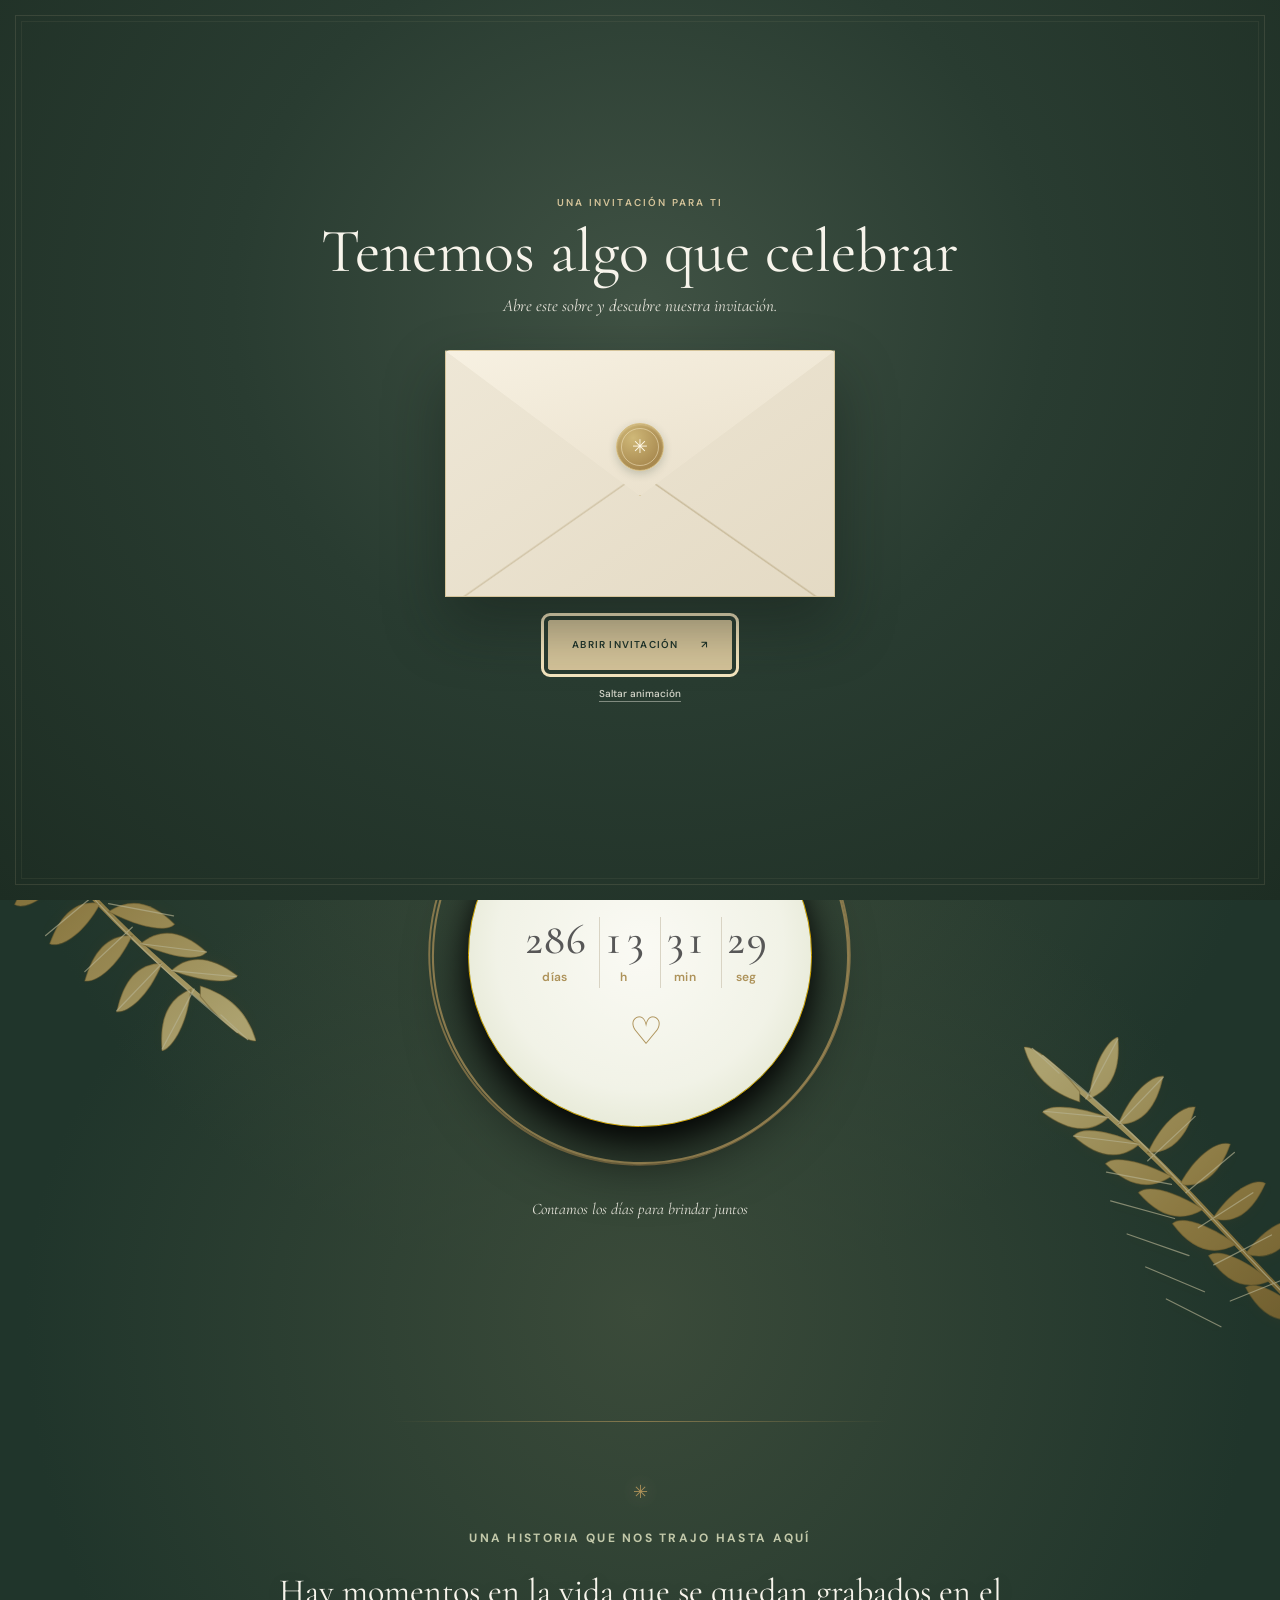
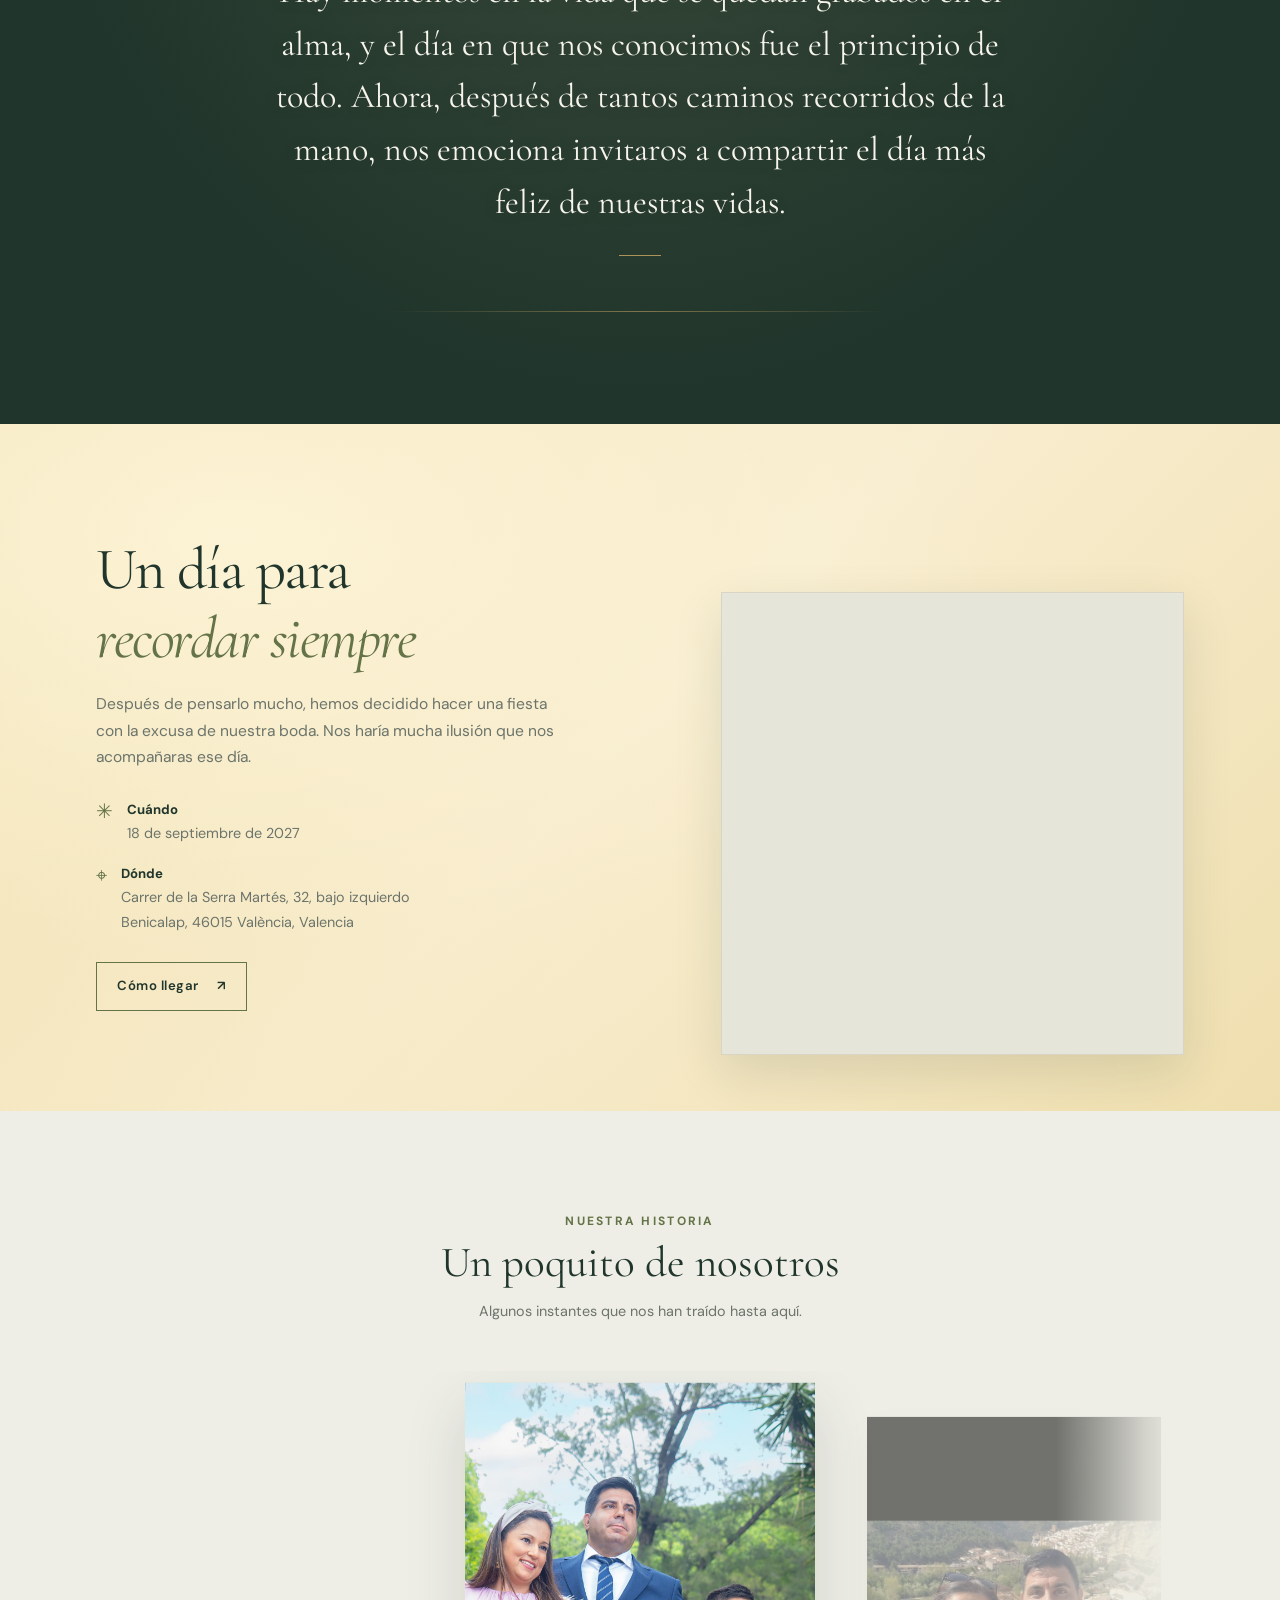
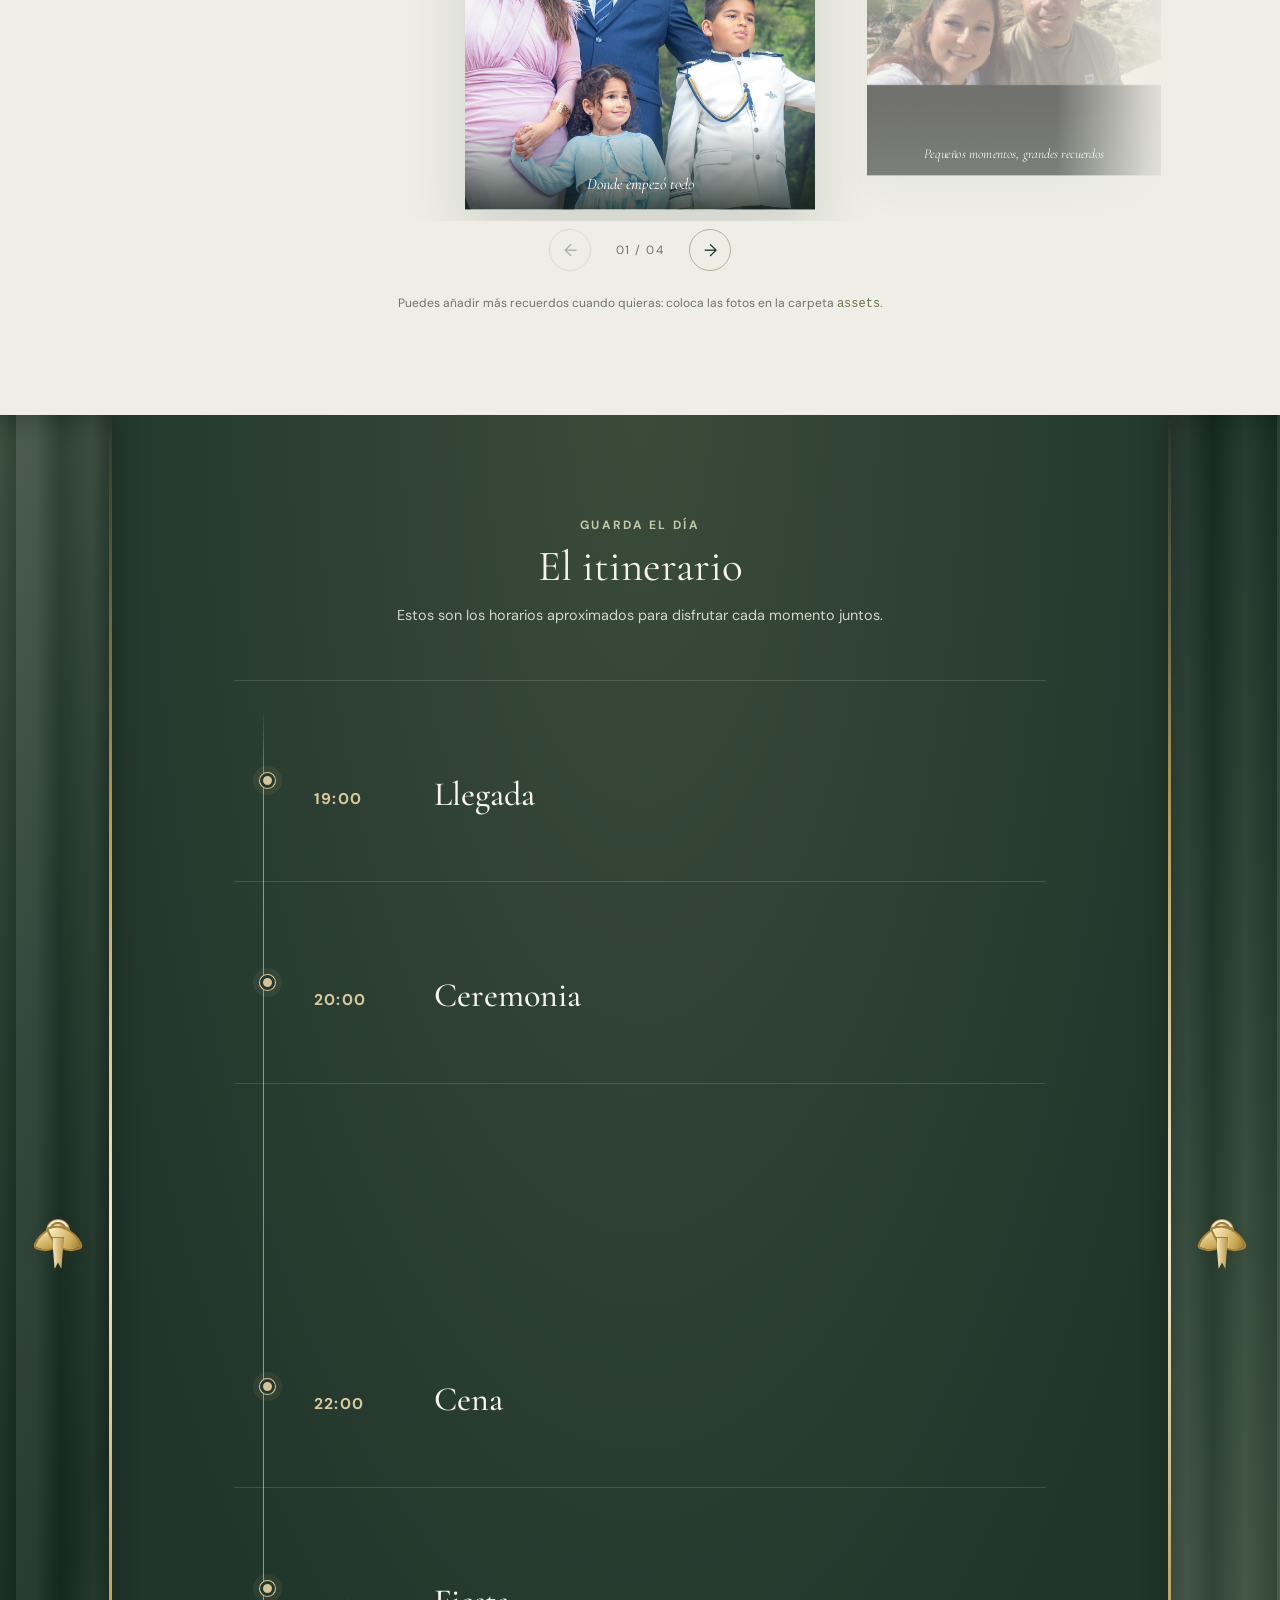
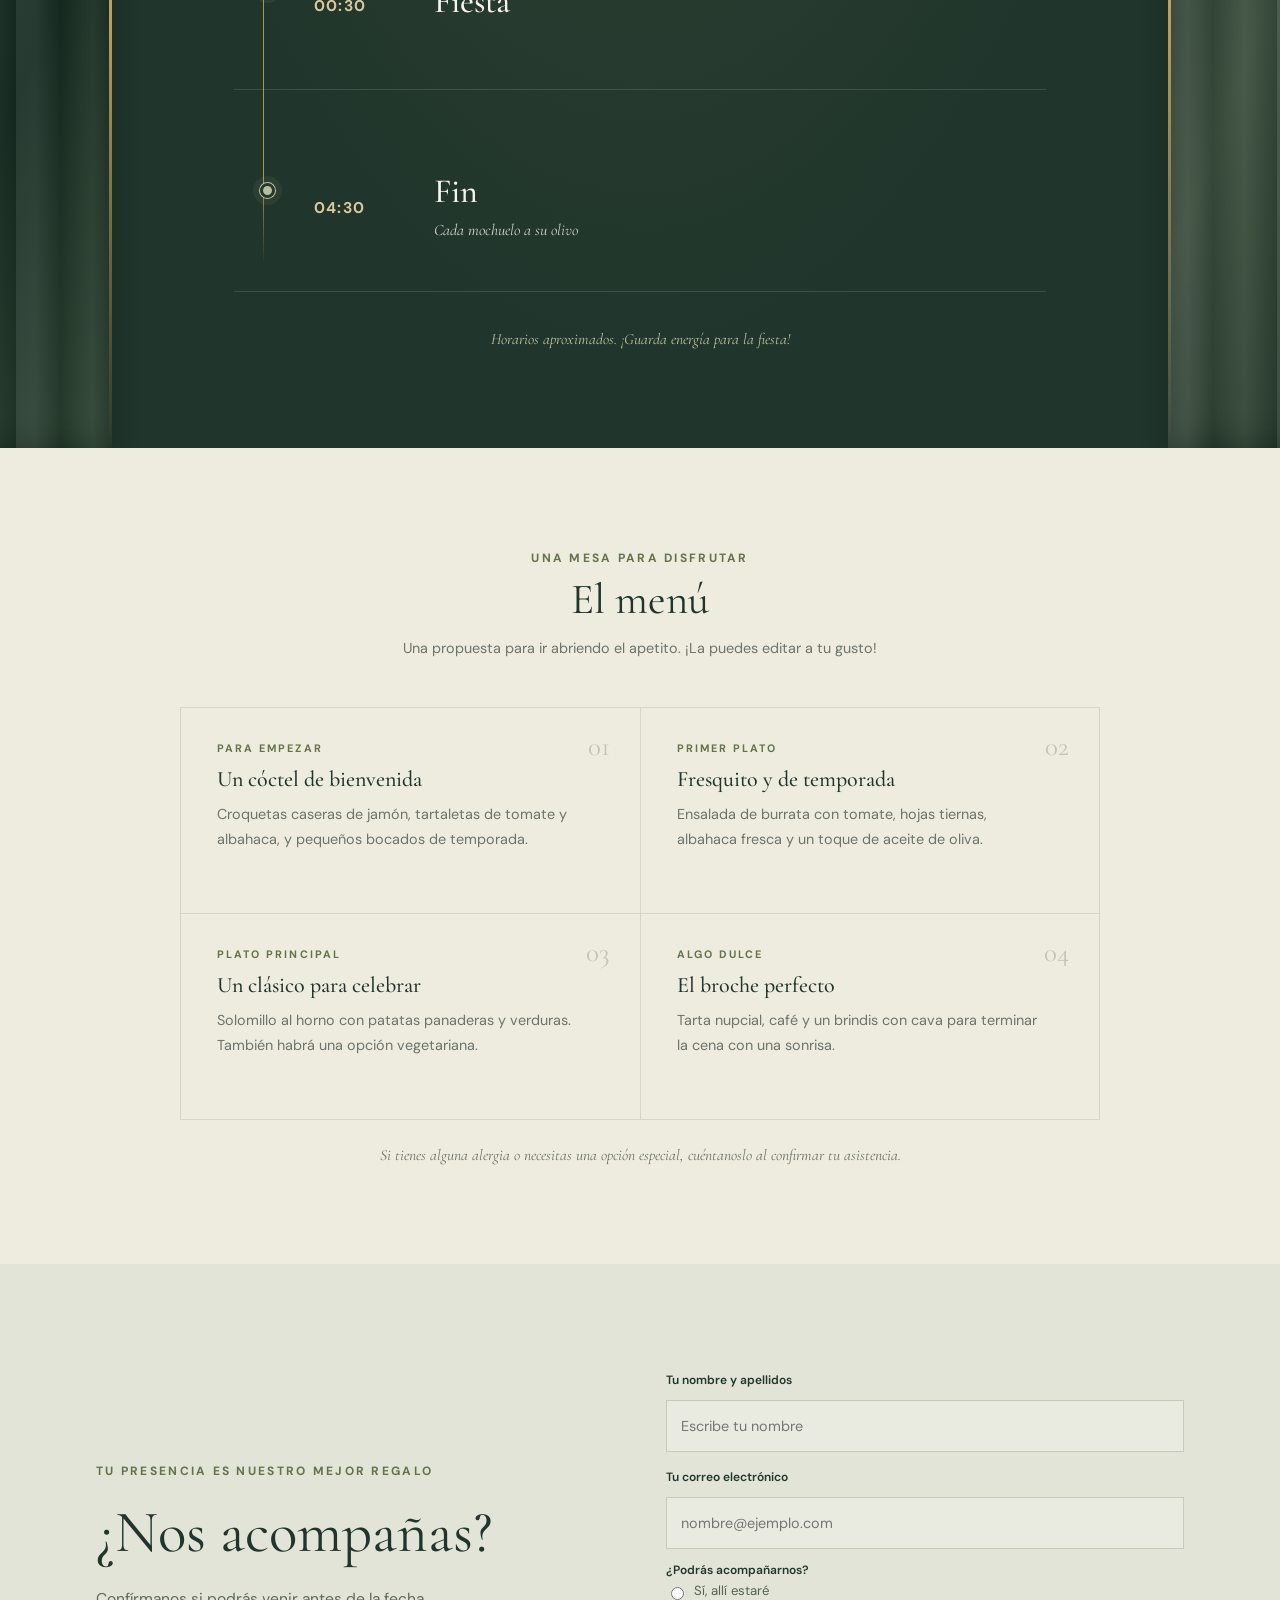
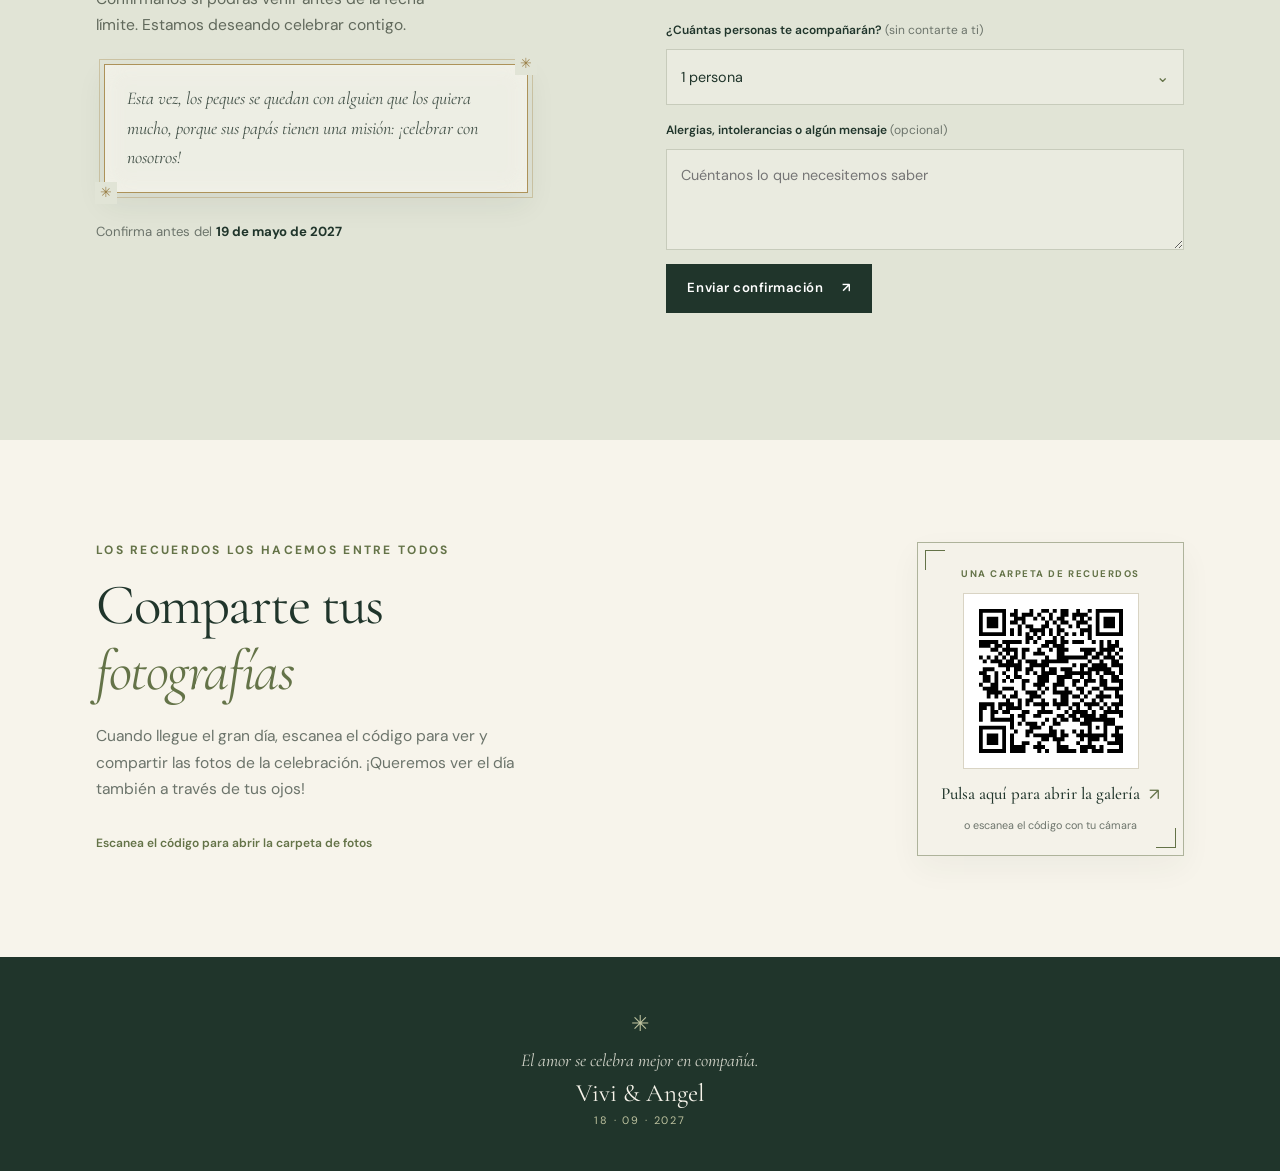
==== commit b3714c58: "Corrige la ortografía de la invitación Co-authored-by: Copilot <223556219+Copilot@users.noreply.gith" ====
--- a/index.html
+++ b/index.html
@@ -26,7 +26,7 @@
           <div class="envelope-back"></div>
           <div class="envelope-card">
             <span class="envelope-card-flower">✳</span>
-            <span>Bienvenid@s</span>
+            <span>¡Bienvenidos!</span>
           </div>
           <div class="envelope-pocket"></div>
           <div class="envelope-flap"></div>
@@ -85,7 +85,7 @@
               <div class="countdown" aria-label="Cuenta atrás para la boda">
                 <div><strong id="count-days">000</strong><span>días</span></div>
                 <span class="count-separator">·</span>
-                <div><strong id="count-hours">00</strong><span>hs</span></div>
+                <div><strong id="count-hours">00</strong><span>h</span></div>
                 <span class="count-separator">·</span>
                 <div><strong id="count-minutes">00</strong><span>min</span></div>
                 <span class="count-separator">·</span>
@@ -110,9 +110,8 @@
 
       <section class="celebration section-pad" id="celebracion">
         <div class="celebration-copy">
-          <p class="eyebrow">El comienzo de algo precioso</p>
           <h2>Un día para<br><em>recordar siempre</em></h2>
-          <p>Después de tantos momentos compartidos, ha llegado el momento de celebrar nuestro sí. Nos haría muchísima ilusión que nos acompañaras en este día tan importante.</p>
+          <p>Después de pensarlo mucho, hemos decidido hacer una fiesta con la excusa de nuestra boda. Nos haría mucha ilusión que nos acompañaras ese día.</p>
           <div class="detail-list">
             <div><span class="detail-icon" aria-hidden="true">✳</span><p><strong>Cuándo</strong><span data-date-long>Próximamente</span></p></div>
             <div><span class="detail-icon" aria-hidden="true">⌖</span><p><strong>Dónde</strong><span data-venue>Nombre del lugar</span><span data-address>Dirección pendiente</span></p></div>
--- a/css/styles.css
+++ b/css/styles.css
@@ -303,7 +303,7 @@
   .countdown strong { font-size: clamp(26px, 8vw, 35px); }
   .countdown > div span { font-size: 9.6px; letter-spacing: 0; }
   .countdown-flourish { margin-top: 12px; font-size: 30px; }
-  .countdown-caption { max-width: 220px; margin-top: 18px; font-size: 16.8px; }
+  .countdown-caption { max-width: 220px; margin: 18px auto 0; font-size: 16.8px; }
   .quote-section { padding-top: 64px; padding-bottom: 64px; }
   .celebration, .rsvp-section { grid-template-columns: 1fr; gap: 39px; }
   .section-sprig { width: clamp(155px, 42vw, 210px); top: -35px; left: -46px; }
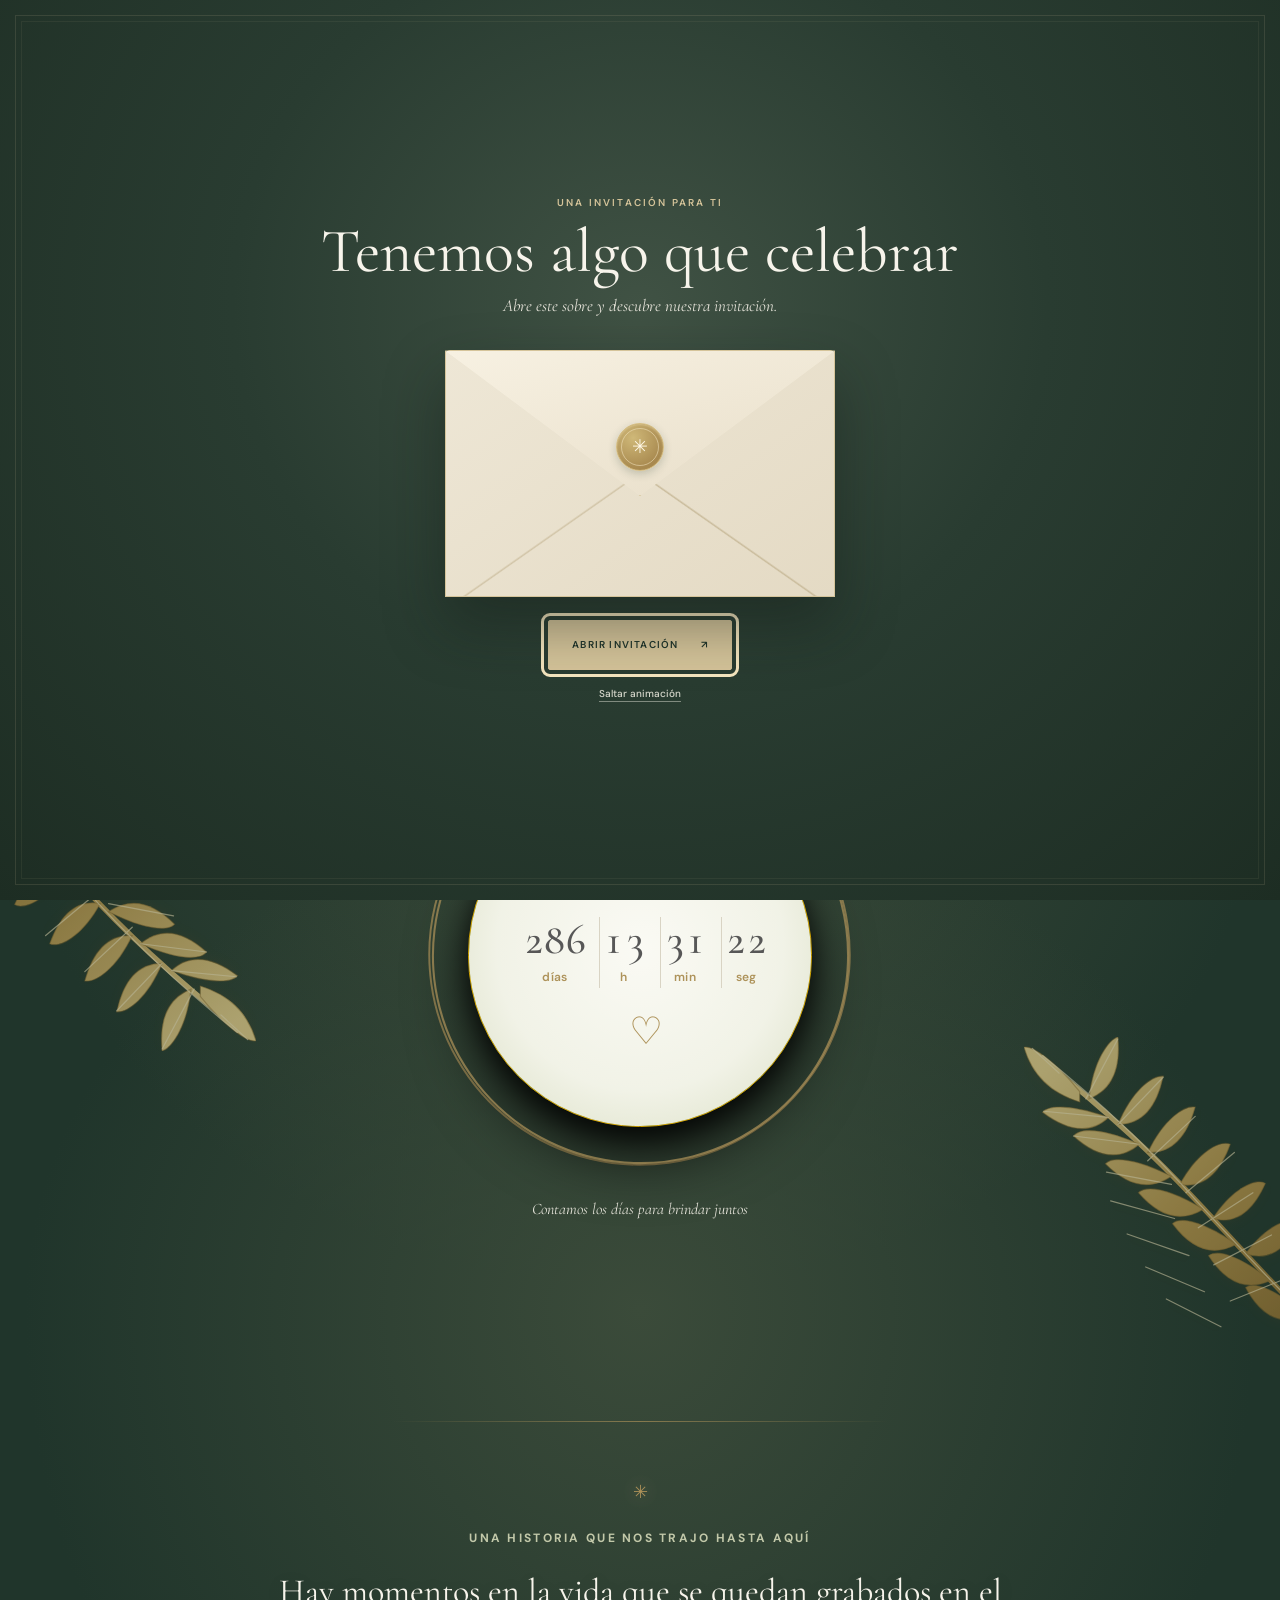
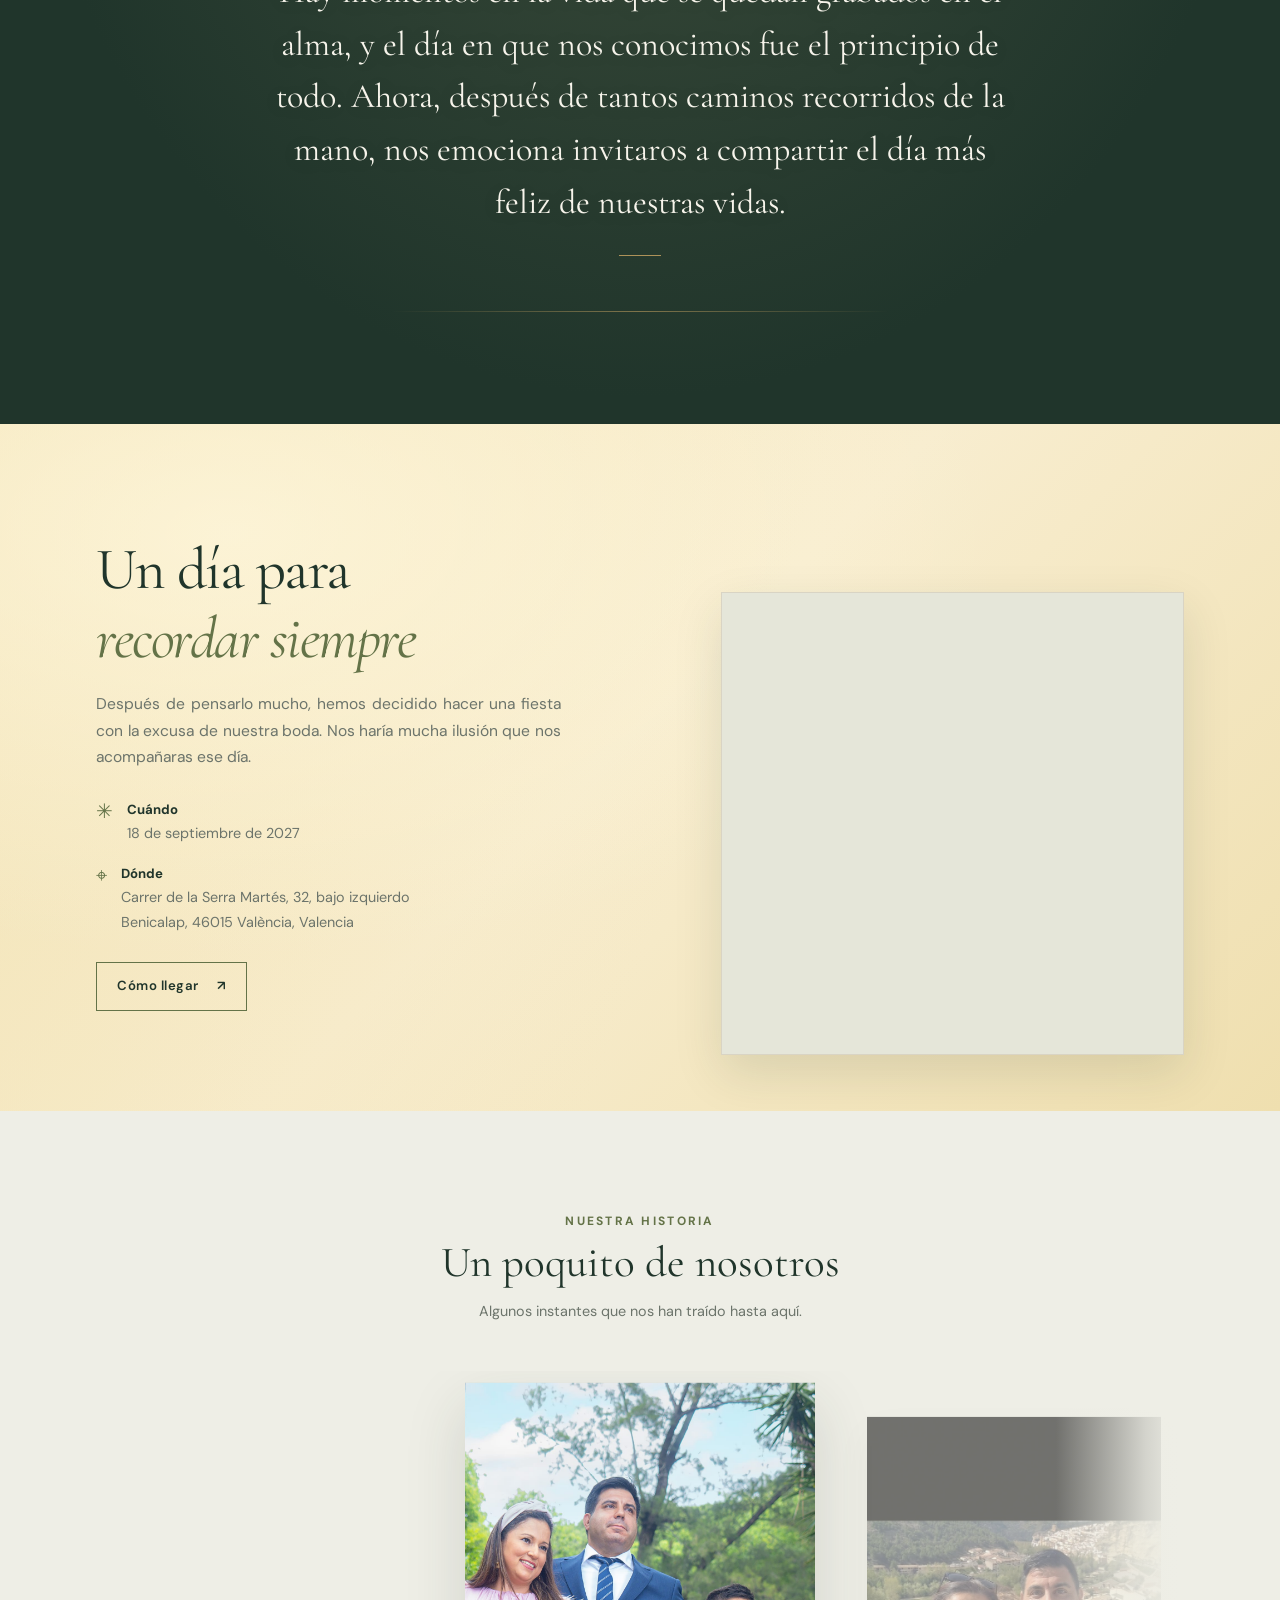
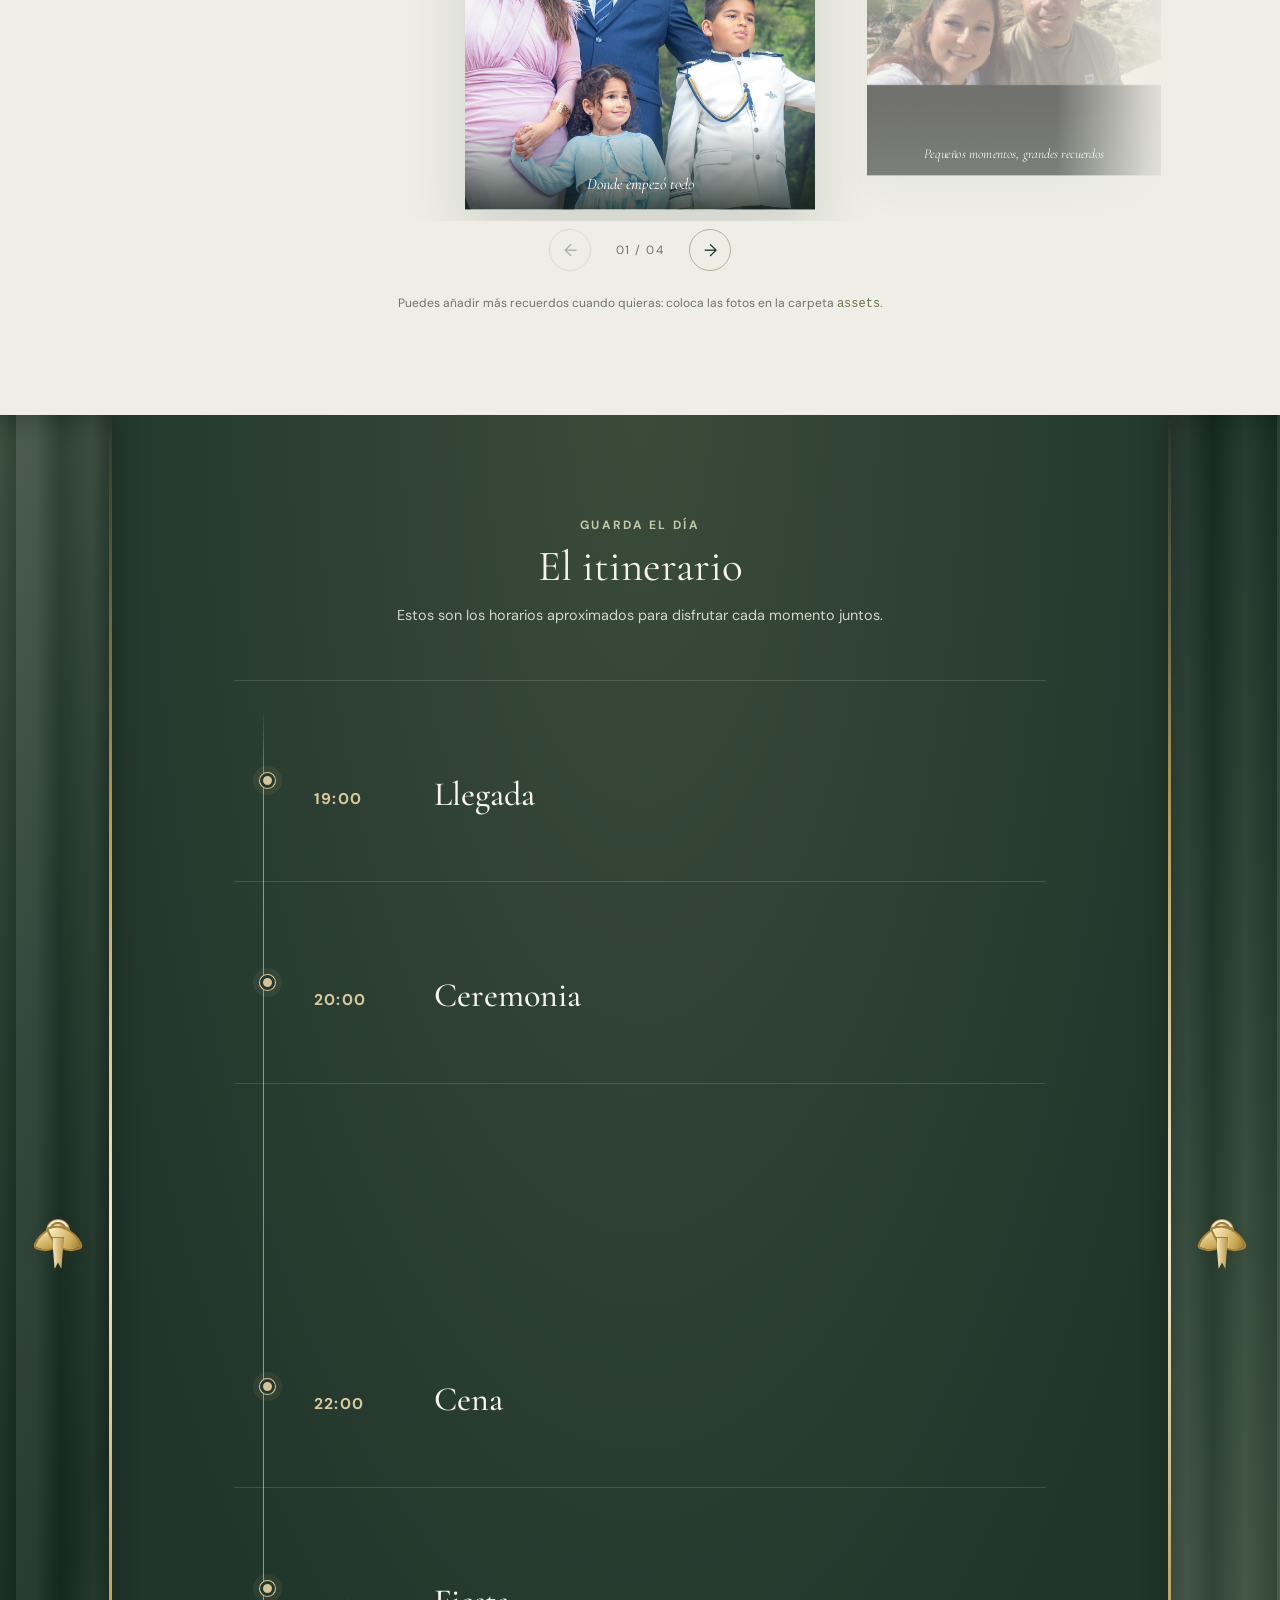
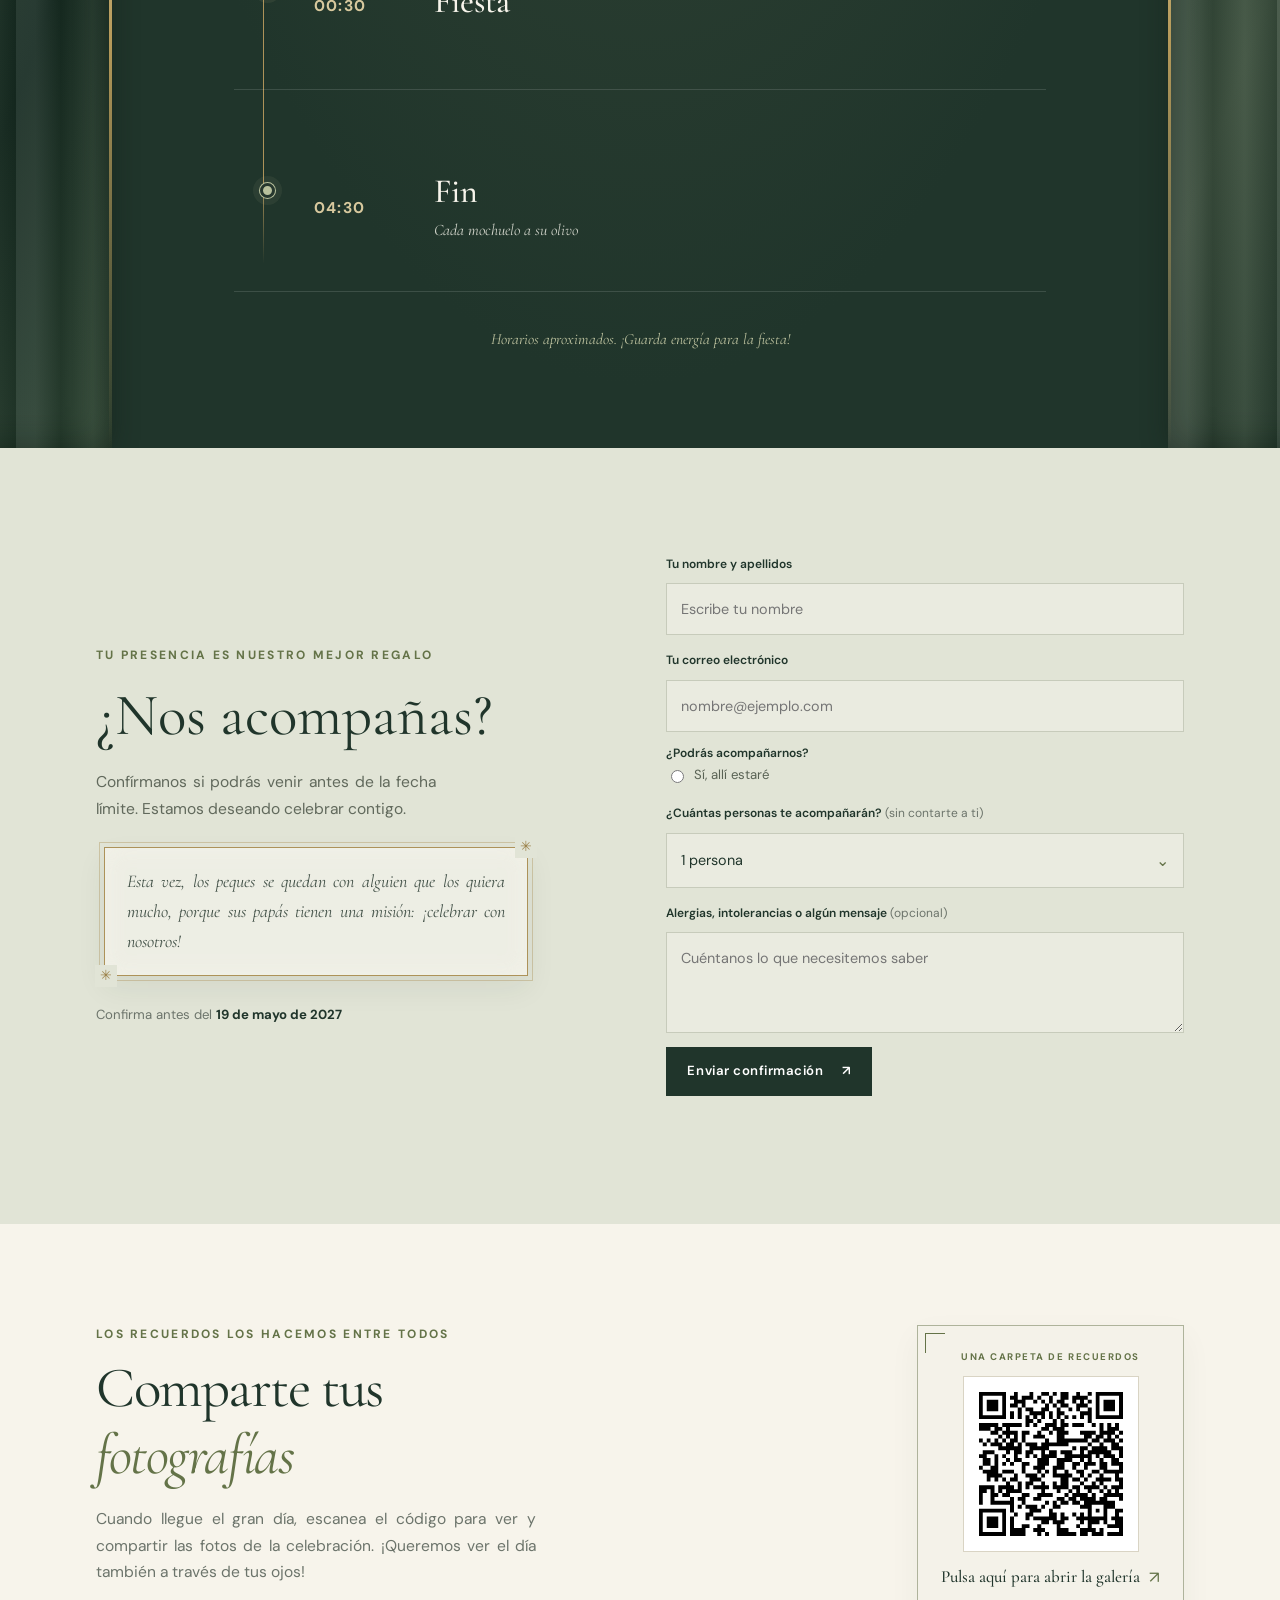
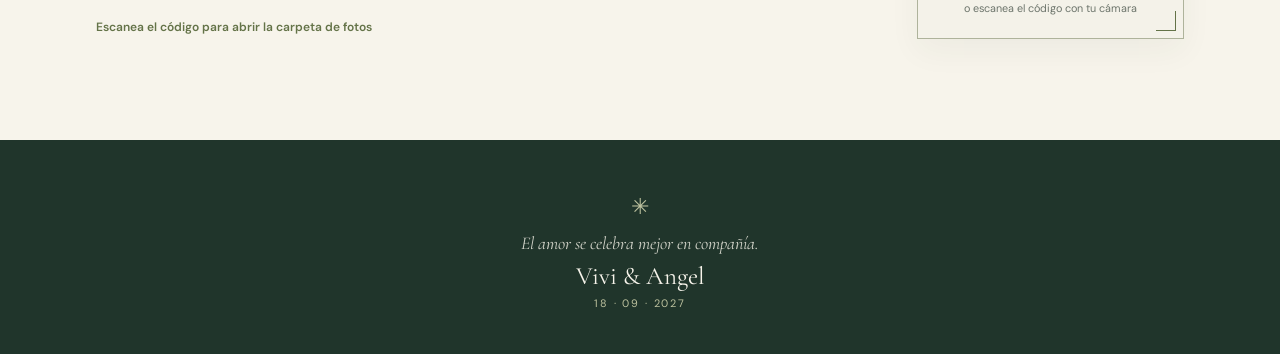
==== commit 0a3cb0fe: "Retira la sección del menú de la invitación Co-authored-by: Copilot <223556219+Copilot@users.noreply" ====
--- a/index.html
+++ b/index.html
@@ -45,7 +45,6 @@
         <nav aria-label="Navegación principal">
           <a href="#celebracion">La celebración</a>
           <a href="#programa">Programa</a>
-          <a href="#menu">Menú</a>
           <a href="#confirmacion">Confirmación</a>
           <a href="admin.html">Solo administradores</a>
         </nav>
@@ -181,41 +180,6 @@
         <p class="timeline-note">Horarios aproximados. ¡Guarda energía para la fiesta!</p>
       </section>
 
-      <section class="menu-section section-pad" id="menu" aria-labelledby="menu-title">
-        <div class="section-heading">
-          <p class="eyebrow">Una mesa para disfrutar</p>
-          <h2 id="menu-title">El menú</h2>
-          <p>Una propuesta para ir abriendo el apetito. ¡La puedes editar a tu gusto!</p>
-        </div>
-        <div class="menu-grid">
-          <article class="menu-item">
-            <span class="menu-number" aria-hidden="true">01</span>
-            <p class="eyebrow">Para empezar</p>
-            <h3>Un cóctel de bienvenida</h3>
-            <p>Croquetas caseras de jamón, tartaletas de tomate y albahaca, y pequeños bocados de temporada.</p>
-          </article>
-          <article class="menu-item">
-            <span class="menu-number" aria-hidden="true">02</span>
-            <p class="eyebrow">Primer plato</p>
-            <h3>Fresquito y de temporada</h3>
-            <p>Ensalada de burrata con tomate, hojas tiernas, albahaca fresca y un toque de aceite de oliva.</p>
-          </article>
-          <article class="menu-item">
-            <span class="menu-number" aria-hidden="true">03</span>
-            <p class="eyebrow">Plato principal</p>
-            <h3>Un clásico para celebrar</h3>
-            <p>Solomillo al horno con patatas panaderas y verduras. También habrá una opción vegetariana.</p>
-          </article>
-          <article class="menu-item">
-            <span class="menu-number" aria-hidden="true">04</span>
-            <p class="eyebrow">Algo dulce</p>
-            <h3>El broche perfecto</h3>
-            <p>Tarta nupcial, café y un brindis con cava para terminar la cena con una sonrisa.</p>
-          </article>
-        </div>
-        <p class="menu-note">Si tienes alguna alergia o necesitas una opción especial, cuéntanoslo al confirmar tu asistencia.</p>
-      </section>
-
       <section class="rsvp-section section-pad" id="confirmacion">
         <div class="rsvp-intro">
           <p class="eyebrow">Tu presencia es nuestro mejor regalo</p>
--- a/css/styles.css
+++ b/css/styles.css
@@ -91,7 +91,7 @@
 .quote-card::after { bottom: 0; }
 .quote-ornament { display: inline-block; margin-bottom: 20px; color: var(--gold); font-size: 18px; filter: drop-shadow(0 0 9px #d3c49a70); animation: quote-turn 18s linear infinite; }
 .quote-card .eyebrow { margin: 0 0 18px; color: #c2c8a9; }
-.quote-card blockquote { margin: 0; color: var(--paper); font: 400 clamp(22px, 3vw, 34px)/1.55 var(--serif); text-wrap: pretty; text-shadow: 0 2px 18px #00000026; }
+.quote-card blockquote { margin: 0; color: var(--paper); font: 400 clamp(22px, 3vw, 34px)/1.55 var(--serif); text-align: center; text-wrap: pretty; text-shadow: 0 2px 18px #00000026; }
 .quote-word { display: inline-block; opacity: 0; filter: blur(9px); transform: translateY(8px); transition: opacity .85s ease, filter 1s ease, transform 1s cubic-bezier(.2,.7,.2,1); transition-delay: calc(var(--word-index) * 42ms); }
 .quote-card.is-visible .quote-word { opacity: 1; filter: blur(0); transform: translateY(0); }
 .quote-rule { display: block; width: 42px; height: 1px; margin: 26px auto 0; background: var(--gold); }
@@ -103,6 +103,7 @@
 .celebration-copy h2, .photos-copy h2 { margin: 11px 0 18px; font: 400 clamp(39px, 5vw, 59px)/1.17 var(--serif); letter-spacing: -.025em; }
 .celebration-copy h2 em, .photos-copy h2 em { color: var(--olive); font-weight: 400; }
 .celebration-copy > p:not(.eyebrow), .photos-copy > p:not(.eyebrow) { max-width: 465px; color: var(--muted); font-size: 15.6px; }
+.celebration-copy > p:not(.eyebrow), .rsvp-intro > p:not(.eyebrow), .photos-copy > p:not(.eyebrow) { text-align: justify; }
 .detail-list { display: grid; gap: 17px; margin: 28px 0; }
 .detail-list > div { display: flex; gap: 14px; align-items: flex-start; }
 .detail-icon { color: var(--olive); font-size: 20px; line-height: 1.2; }
@@ -190,15 +191,6 @@
 .timeline-item p { grid-column: 2; grid-row: 2; margin: 1px 0 0; color: #d0d3c9; font: italic 16px/1.45 var(--serif); }
 .timeline-item:last-child .timeline-dot { background: #b7c09c; box-shadow: 0 0 0 1px #b7c09c, 0 0 0 7px #b7c09c14; }
 .timeline-note { margin: 38px 0 0; color: #bdc29f; font: italic 15.6px var(--serif); text-align: center; }
-
-.menu-section { background: var(--paper-dark); }
-.menu-grid { display: grid; grid-template-columns: repeat(2, 1fr); gap: 1px; max-width: 920px; margin: 47px auto 0; border: 1px solid var(--line); background: var(--line); }
-.menu-item { position: relative; min-height: 205px; padding: 31px 36px; background: var(--paper-dark); }
-.menu-number { position: absolute; top: 25px; right: 30px; color: #c2c5b5; font: 400 27px/1 var(--serif); }
-.menu-item .eyebrow { font-size: 10.8px; }
-.menu-item h3 { max-width: 80%; margin: 7px 0 9px; font: 500 22px/1.3 var(--serif); }
-.menu-item > p:last-child { max-width: 360px; margin: 0; color: var(--muted); font-size: 14.4px; }
-.menu-note { margin: 26px 0 0; color: var(--muted); font: italic 15.6px var(--serif); text-align: center; }
 
 .rsvp-section { display: grid; grid-template-columns: .85fr 1fr; gap: 12%; background: #e1e4d6; }
 .rsvp-intro { align-self: center; }
@@ -329,9 +321,6 @@
   .timeline-item time { font-size: 13.2px; letter-spacing: .02em; }
   .timeline-item h3 { font-size: 23px; }
   .timeline-item p { font-size: 16.8px; }
-  .menu-grid { grid-template-columns: 1fr; margin-top: 35px; }
-  .menu-item { min-height: auto; padding: 27px 25px; }
-  .menu-number { top: 21px; right: 23px; }
   .rsvp-intro > p:not(.eyebrow) { max-width: none; }
   .photos-section { grid-template-columns: 1fr; gap: 35px; }
   .qr-card { justify-self: center; }
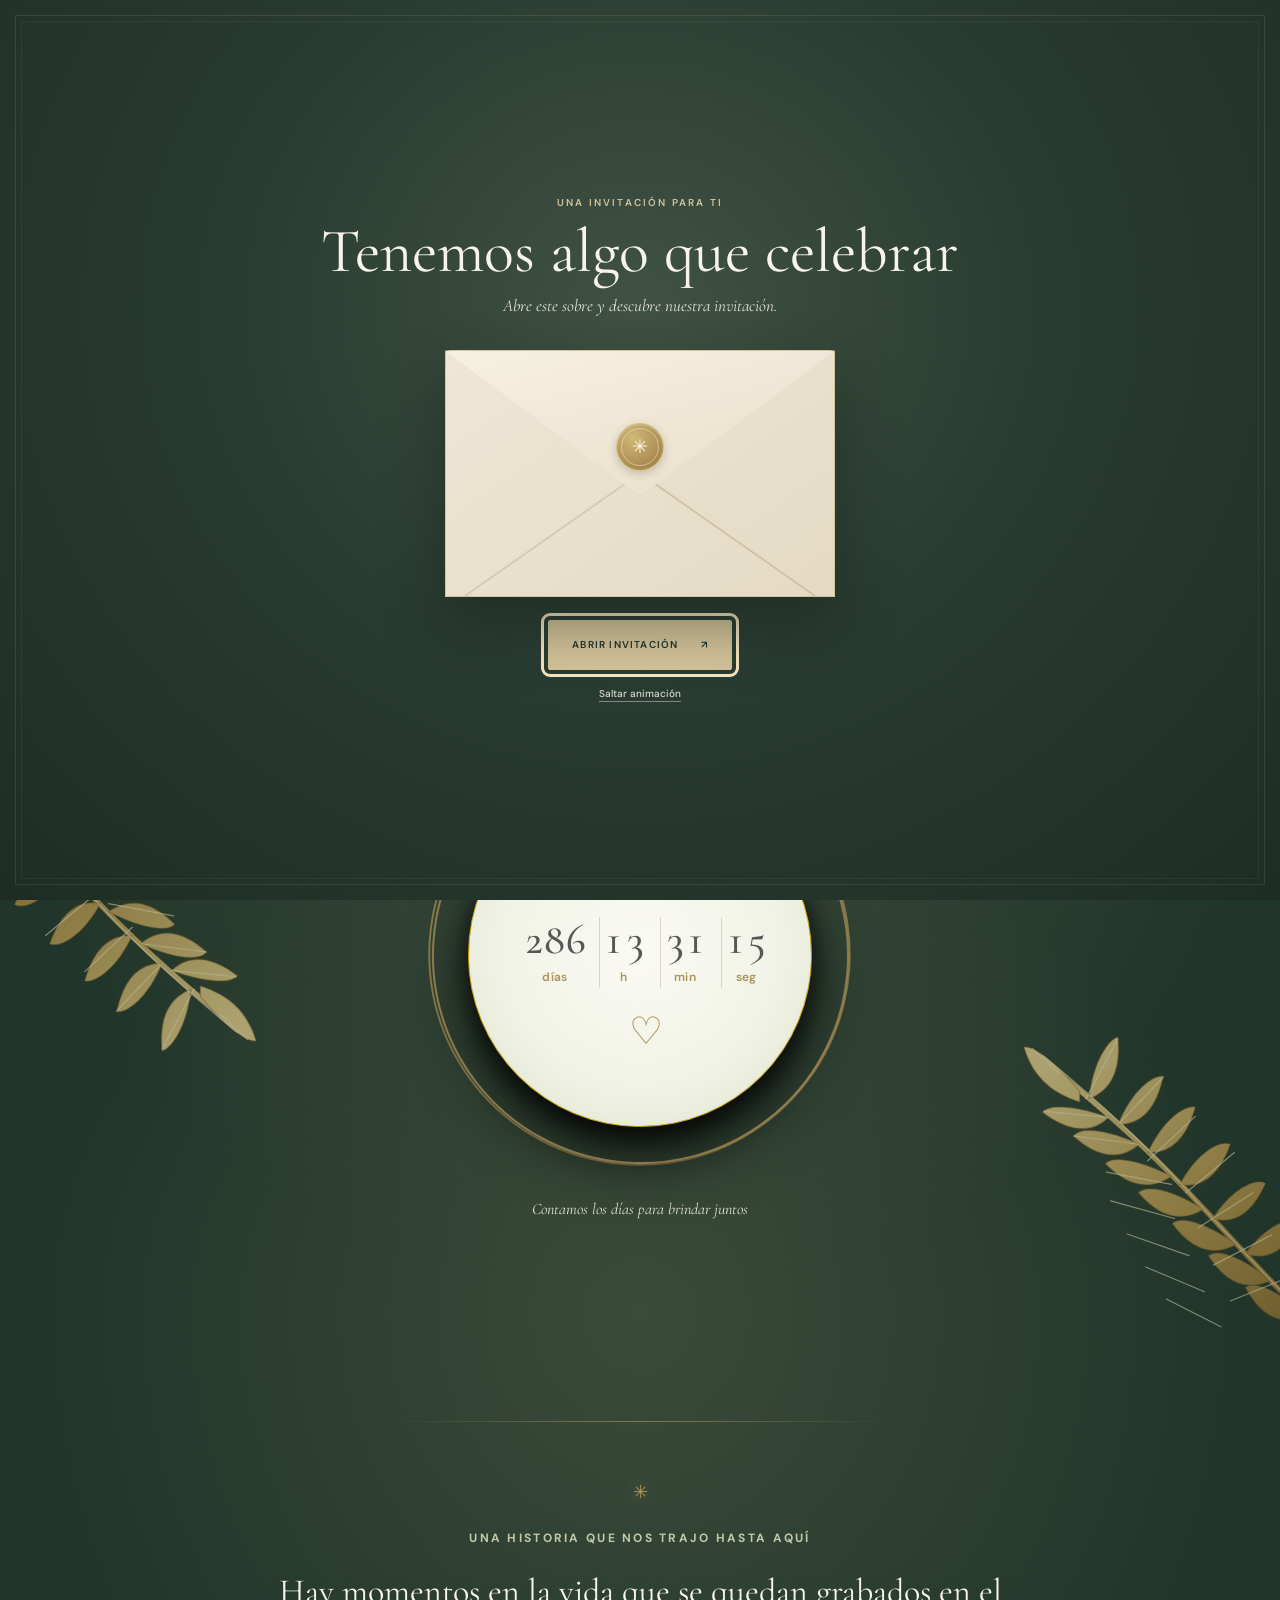
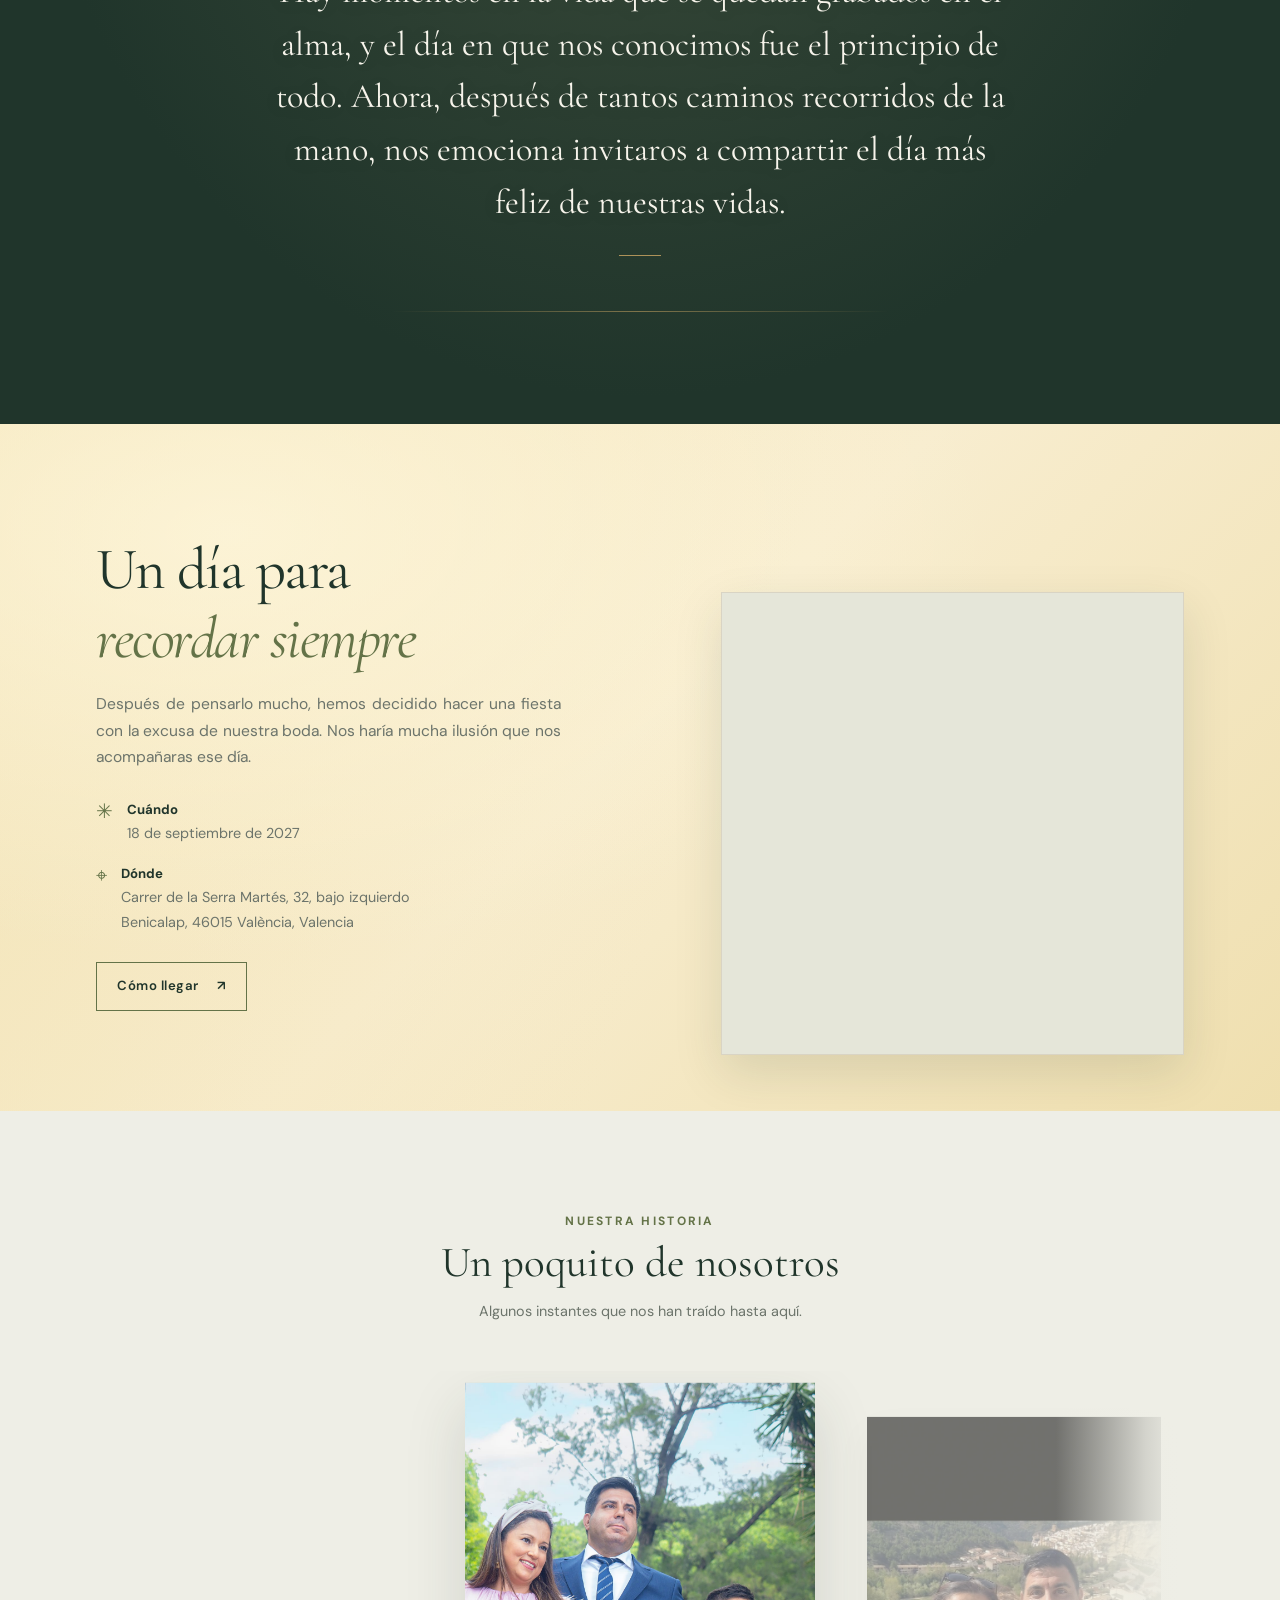
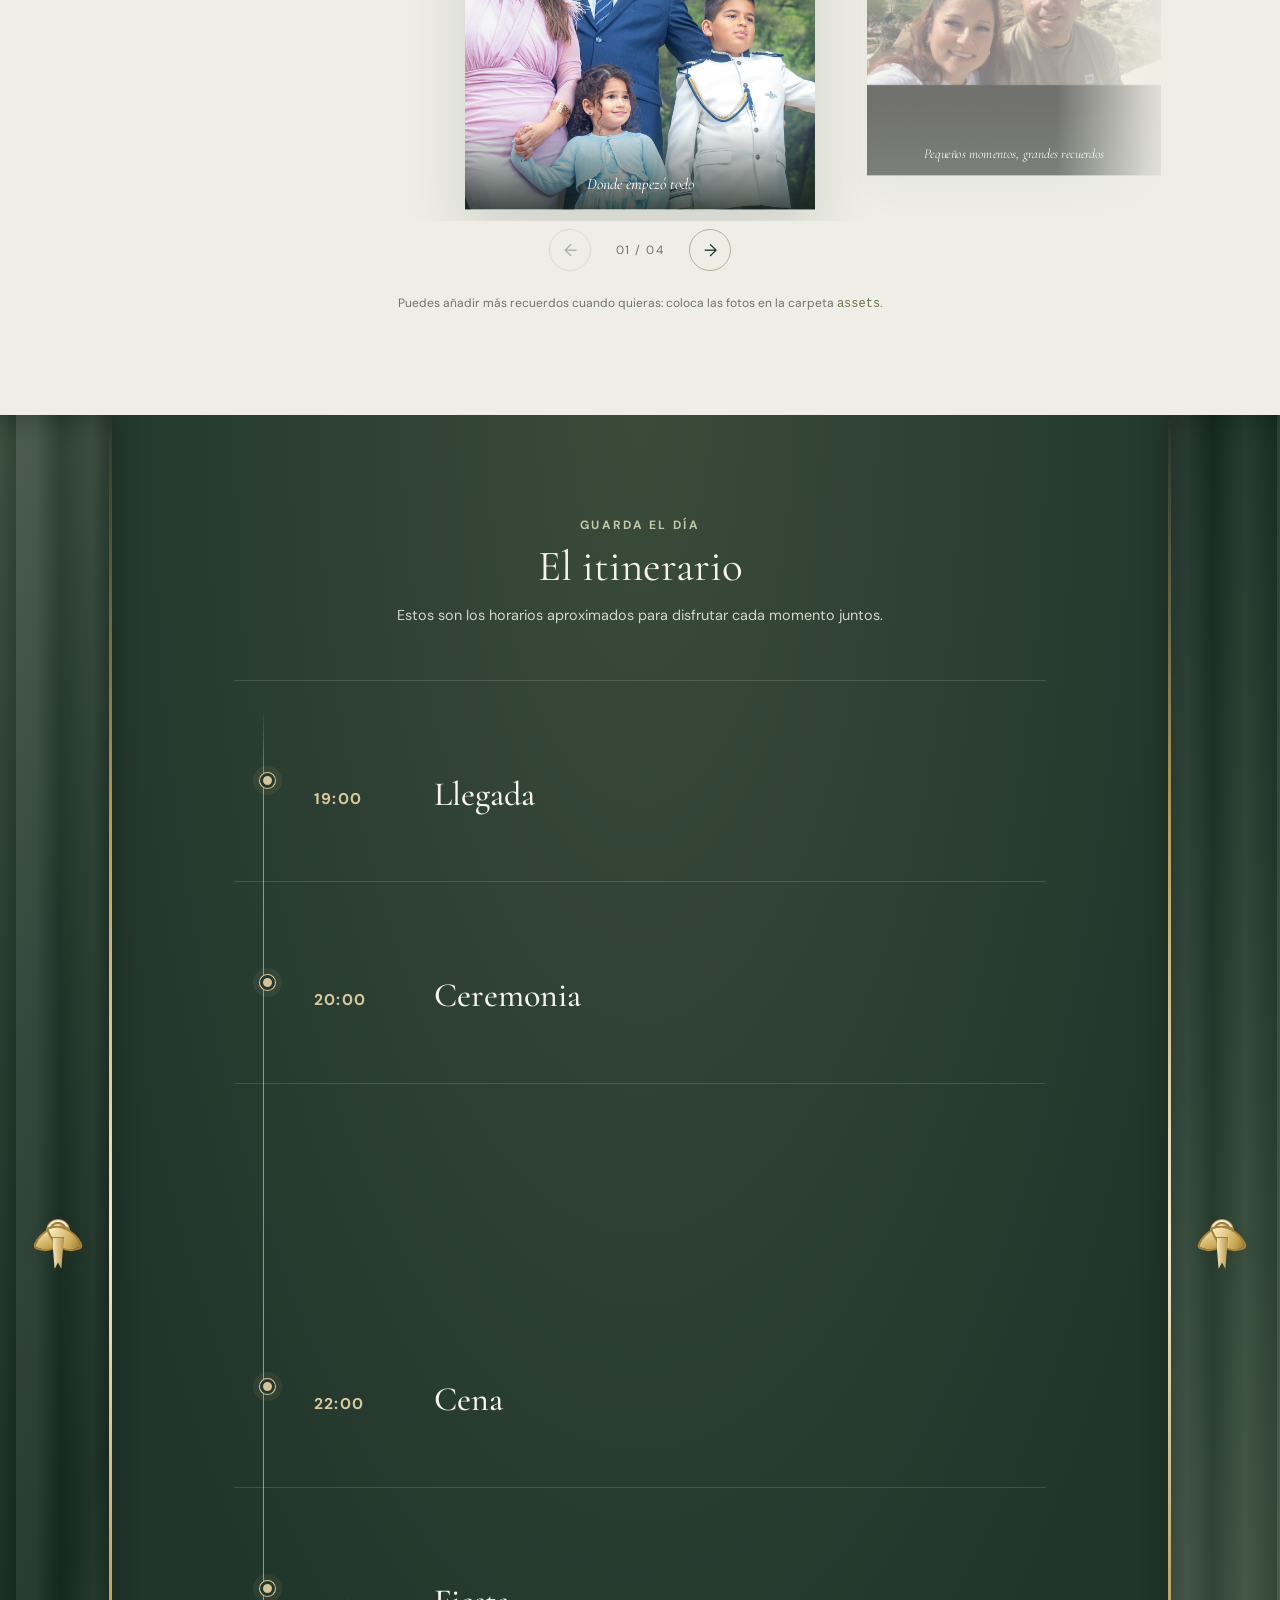
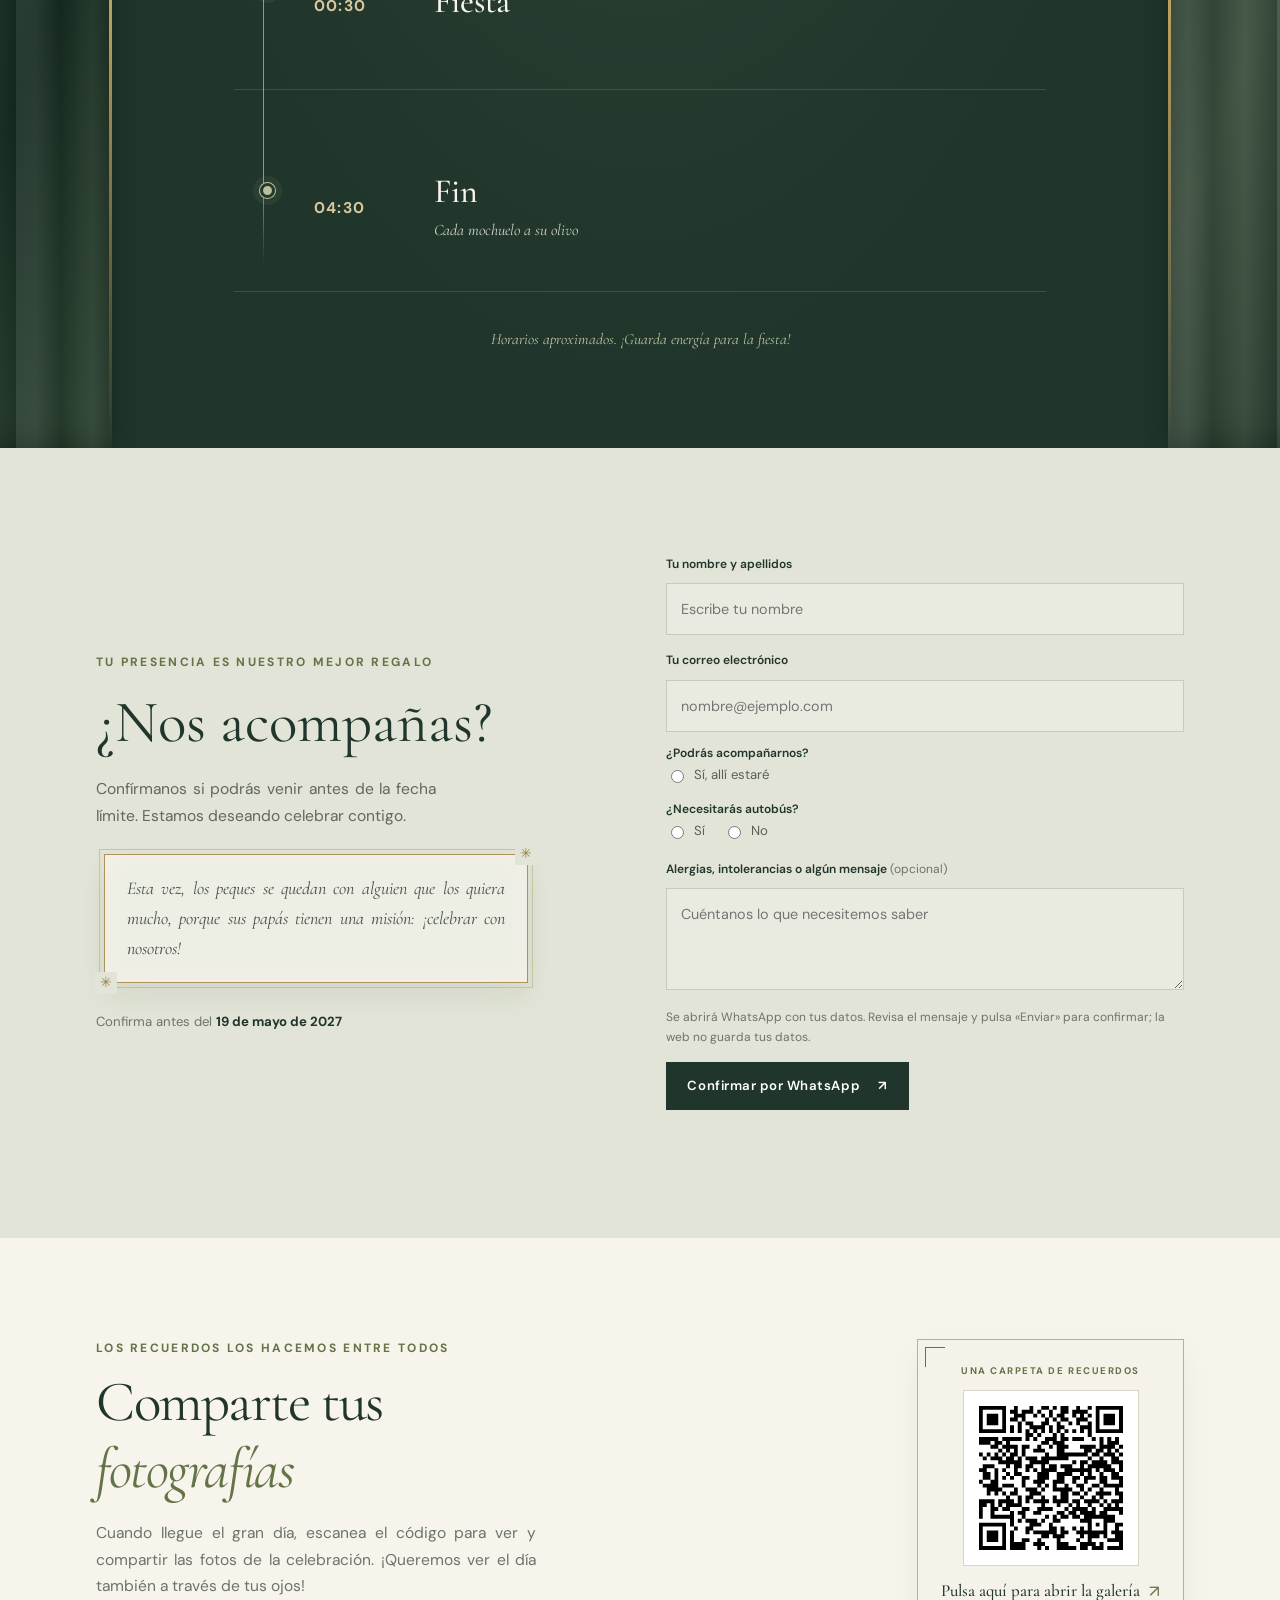
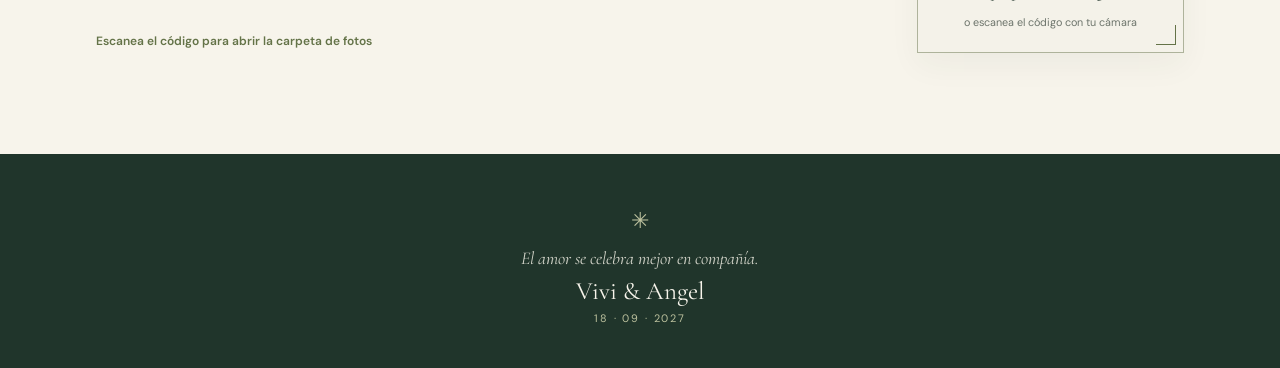
==== commit 42c32186: "Migra las confirmaciones a WhatsApp Co-authored-by: Copilot <223556219+Copilot@users.noreply.github." ====
--- a/index.html
+++ b/index.html
@@ -46,7 +46,6 @@
           <a href="#celebracion">La celebración</a>
           <a href="#programa">Programa</a>
           <a href="#confirmacion">Confirmación</a>
-          <a href="admin.html">Solo administradores</a>
         </nav>
         <button class="music-button" id="music-toggle" type="button" aria-pressed="false">
           <span class="music-icon" aria-hidden="true">♫</span><span id="music-label">Nuestra canción</span><span class="visually-hidden" id="music-status" aria-live="polite"></span>
@@ -197,22 +196,15 @@
             <legend>¿Podrás acompañarnos?</legend>
             <label class="radio-option"><input type="radio" name="attendance" value="Sí, allí estaré" required><span>Sí, allí estaré</span></label>
           </fieldset>
-          <span class="companions-label" id="guest-companions-label">¿Cuántas personas te acompañarán? <span class="optional">(sin contarte a ti)</span></span>
-          <div class="companion-select" id="companion-select">
-            <input id="guest-companions" name="companions" type="hidden" value="1">
-            <button class="companion-select-trigger" id="companion-trigger" type="button" aria-labelledby="guest-companions-label companion-value" aria-haspopup="listbox" aria-expanded="false">
-              <span id="companion-value">1 persona</span><span class="companion-chevron" aria-hidden="true">⌄</span>
-            </button>
-            <div class="companion-options" id="companion-options" role="listbox" aria-labelledby="guest-companions-label" hidden>
-              <button type="button" role="option" aria-selected="true" data-value="1">1 persona</button>
-              <button type="button" role="option" aria-selected="false" data-value="2">2 personas</button>
-              <button type="button" role="option" aria-selected="false" data-value="3">3 personas</button>
-              <button type="button" role="option" aria-selected="false" data-value="4">4 personas</button>
-            </div>
-          </div>
+          <fieldset>
+            <legend>¿Necesitarás autobús?</legend>
+            <label class="radio-option"><input type="radio" name="bus" value="Sí, necesitaré autobús" required><span>Sí</span></label>
+            <label class="radio-option"><input type="radio" name="bus" value="No necesitaré autobús" required><span>No</span></label>
+          </fieldset>
           <label for="guest-notes">Alergias, intolerancias o algún mensaje <span class="optional">(opcional)</span></label>
           <textarea id="guest-notes" name="notes" rows="3" placeholder="Cuéntanos lo que necesitemos saber"></textarea>
-          <button class="button button-dark" type="submit">Enviar confirmación <span aria-hidden="true">↗</span></button>
+          <p class="whatsapp-note">Se abrirá WhatsApp con tus datos. Revisa el mensaje y pulsa «Enviar» para confirmar; la web no guarda tus datos.</p>
+          <button class="button button-dark" type="submit">Confirmar por WhatsApp <span aria-hidden="true">↗</span></button>
           <p class="form-message" id="rsvp-message" aria-live="polite"></p>
         </form>
       </section>
--- a/css/styles.css
+++ b/css/styles.css
@@ -205,24 +205,13 @@
 .rsvp-form { display: grid; gap: 9px; }
 .rsvp-form > label, .rsvp-form legend { margin-top: 6px; font-size: 12px; font-weight: 600; }
 .rsvp-form input:not([type=radio]), .rsvp-form textarea { border-color: #c7cbbb; background: #f8f6f05c; font-size: 14.4px; }
-.companions-label { margin-top: 6px; font-size: 12px; font-weight: 600; }
-.companion-select { position: relative; z-index: 2; }
-.companion-select-trigger { display: flex; width: 100%; align-items: center; justify-content: space-between; padding: 13px 14px; border: 1px solid #c7cbbb; border-radius: 0; background: #f8f6f05c; color: var(--ink); font: inherit; font-size: 14.4px; text-align: left; cursor: pointer; transition: border-color .2s, background .2s; }
-.companion-select-trigger:hover, .companion-select-trigger[aria-expanded="true"] { border-color: var(--olive); background: #f8f6f099; }
-.companion-chevron { color: var(--olive); font-size: 16px; transition: transform .22s ease; }
-.companion-select-trigger[aria-expanded="true"] .companion-chevron { transform: rotate(180deg); }
-.companion-options { position: absolute; top: calc(100% + 5px); right: 0; left: 0; max-height: 190px; overflow: auto; padding: 5px; border: 1px solid #c7cbbb; background: #f8f6f0; box-shadow: 0 12px 24px #25362d18; opacity: 0; transform: translateY(-7px) scale(.98); transform-origin: top; transition: opacity .18s ease, transform .18s ease; }
-.companion-options[hidden] { display: none; }
-.companion-options.is-open { opacity: 1; transform: translateY(0) scale(1); }
-.companion-options button { display: block; width: 100%; padding: 9px 10px; border: 0; background: transparent; color: var(--ink); font: inherit; font-size: 14.4px; text-align: left; cursor: pointer; }
-.companion-options button:hover, .companion-options button[aria-selected="true"] { background: #e1e4d6; }
-@media (prefers-reduced-motion: reduce) { .companion-chevron, .companion-options, .companion-select-trigger { transition: none; } }
 .rsvp-form textarea { resize: vertical; }
 .rsvp-form fieldset { display: flex; flex-wrap: wrap; gap: 10px 18px; border: 0; padding: 0; margin: 2px 0; }
 .rsvp-form legend { width: 100%; padding: 0; }
 .radio-option { display: flex; align-items: center; gap: 7px; color: #596254; font-size: 13.2px; cursor: pointer; }
 .radio-option input { accent-color: var(--olive); }
 .optional { color: var(--muted); font-weight: 400; }
+.whatsapp-note { margin: 8px 0 0; color: var(--muted); font-size: 12px; }
 .rsvp-form .button { justify-self: start; margin-top: 5px; }
 
 .photos-section { display: grid; grid-template-columns: 1fr auto; align-items: center; gap: 10%; }
@@ -249,28 +238,6 @@
 .site-footer p { margin: 7px 0; color: #d2d4c9; font: italic 18px var(--serif); }
 .site-footer strong { font: 400 25px var(--serif); }
 .footer-date { margin-top: 3px; color: #bdc29f; font-size: 10.8px; letter-spacing: .17em; }
-.admin-link { margin-top: 17px; color: #bdc29f; font-size: 10.8px; }
-.admin-section { background: var(--paper-dark); }
-.admin-page { min-height: calc(100vh - 155px); }
-.admin-page .section-heading h1 { margin: 9px 0 0; font: 400 clamp(30px, 4vw, 43px)/1.3 var(--serif); }
-.admin-login { display: grid; width: min(100%, 420px); gap: 9px; margin: 34px auto 0; }
-.admin-login label { margin-top: 6px; font-size: 12px; font-weight: 600; }
-.admin-login input { width: 100%; border: 1px solid var(--line); border-radius: 0; background: transparent; padding: 13px 14px; color: var(--ink); outline: none; }
-.admin-login input:focus { border-color: var(--olive); }
-.admin-login .button { justify-self: start; margin-top: 5px; }
-.guest-list { max-width: 1120px; margin: 34px auto 0; }
-.guest-list-toolbar { display: flex; align-items: center; justify-content: space-between; gap: 18px; margin-bottom: 15px; }
-.guest-list-toolbar > div { display: flex; flex-wrap: wrap; gap: 8px; }
-.guest-list-toolbar .button { min-height: 38px; padding: 8px 13px; font-size: 12px; }
-.guest-totals { margin: 0; color: var(--muted); font-size: 14.4px; }
-.guest-table-wrap { overflow-x: auto; border: 1px solid var(--line); background: var(--paper); }
-.guest-list table { width: 100%; border-collapse: collapse; text-align: left; font-size: 13.2px; }
-.guest-list th, .guest-list td { padding: 12px 14px; border-bottom: 1px solid var(--line); vertical-align: top; }
-.guest-list th { color: var(--olive); font-size: 10.8px; letter-spacing: .08em; text-transform: uppercase; }
-.guest-list tbody tr:last-child td { border-bottom: 0; }
-.guest-list td { overflow-wrap: anywhere; }
-.guest-list-empty { color: var(--muted); text-align: center; }
-
 @media (max-width: 700px) {
   .site-header { height: 68px; padding: 0 5%; }
   .site-header nav { display: none; }
@@ -324,8 +291,6 @@
   .rsvp-intro > p:not(.eyebrow) { max-width: none; }
   .photos-section { grid-template-columns: 1fr; gap: 35px; }
   .qr-card { justify-self: center; }
-  .guest-list-toolbar { align-items: flex-start; flex-direction: column; }
-  .guest-list table { min-width: 680px; }
 }
 
 @media (max-width: 420px) {
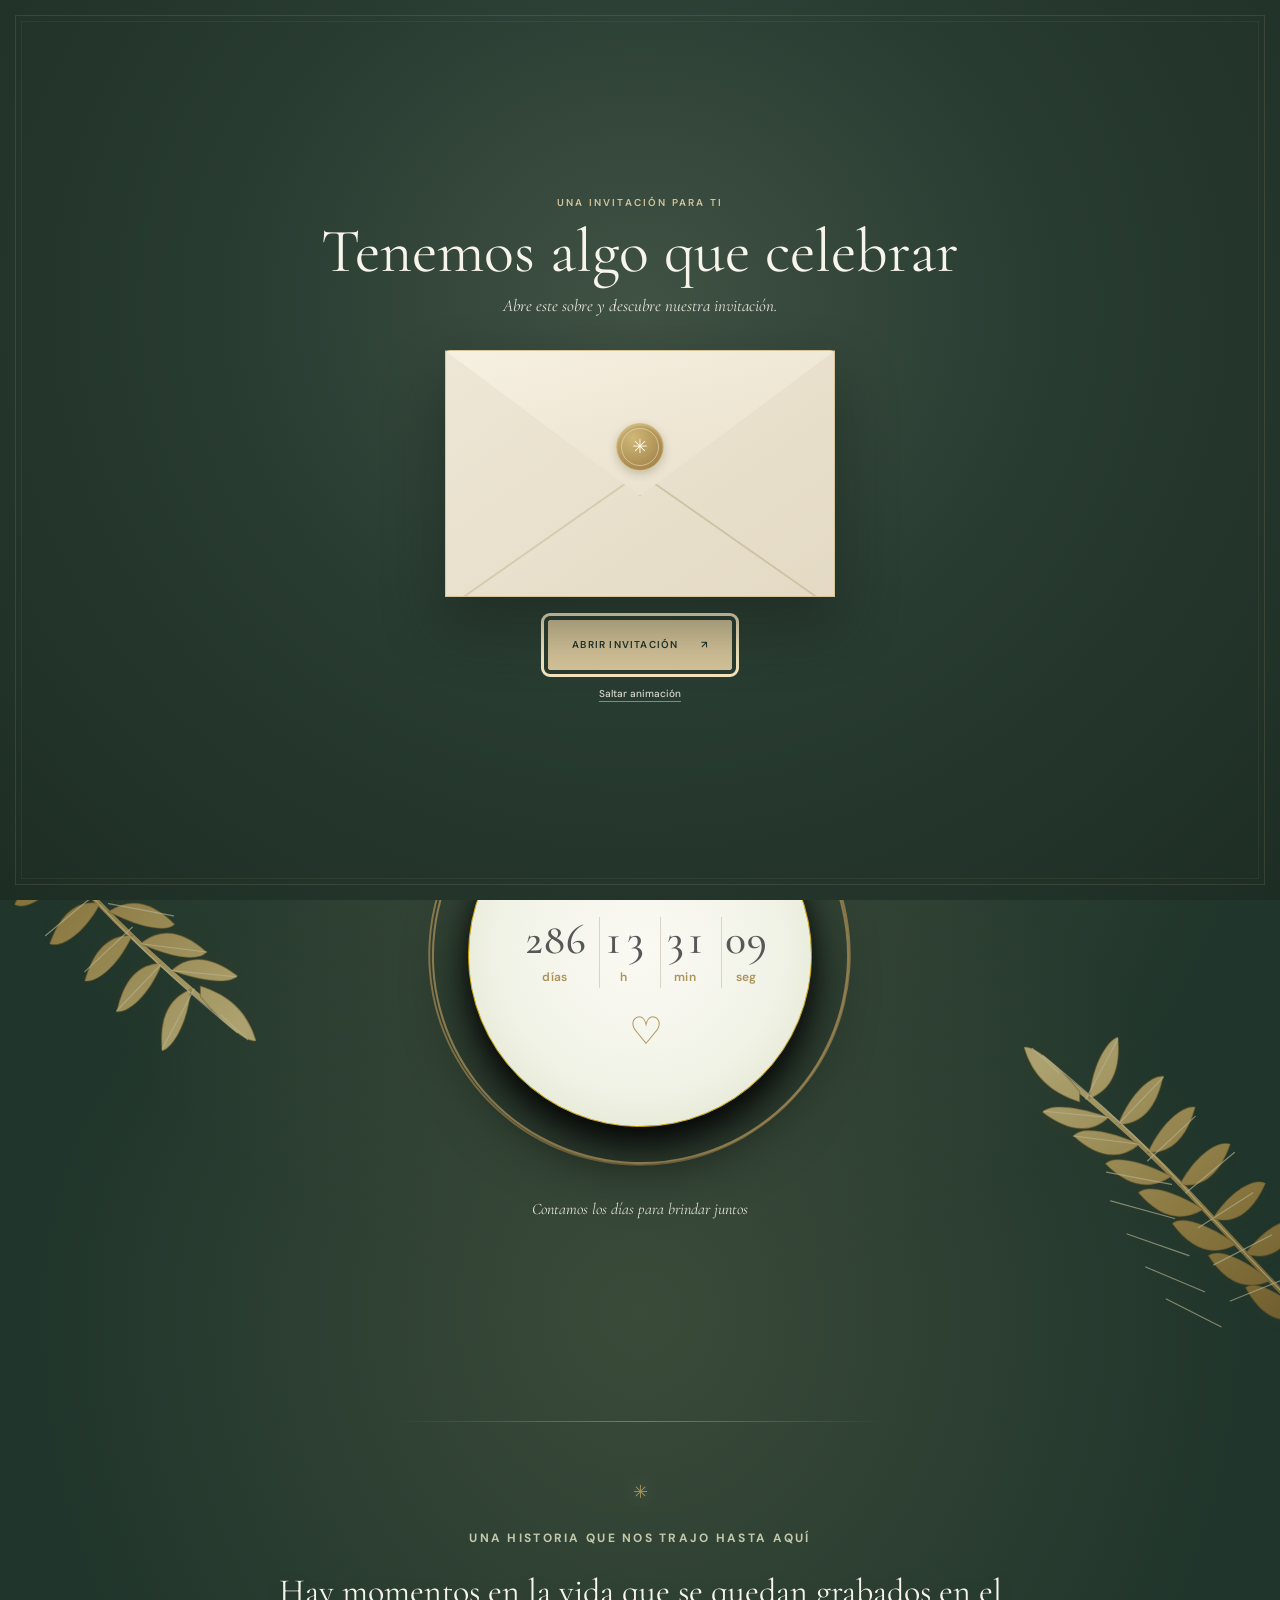
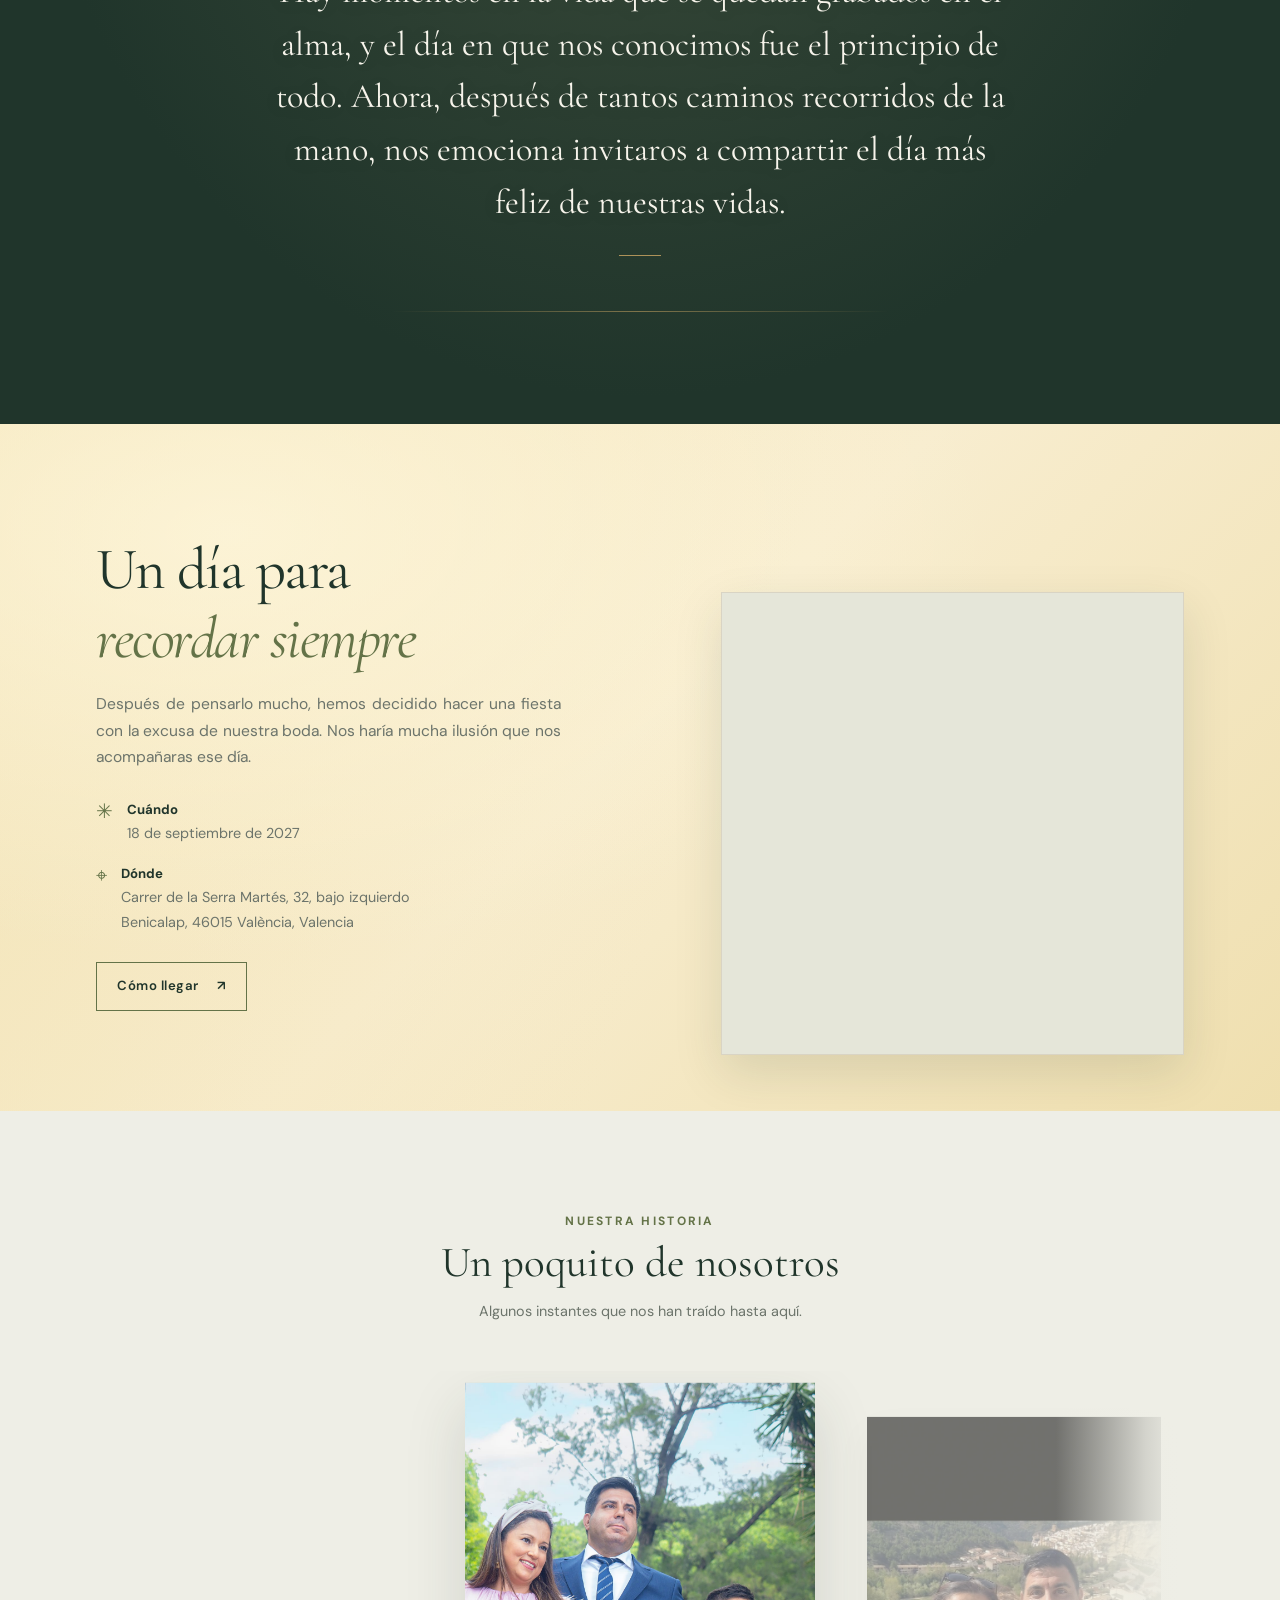
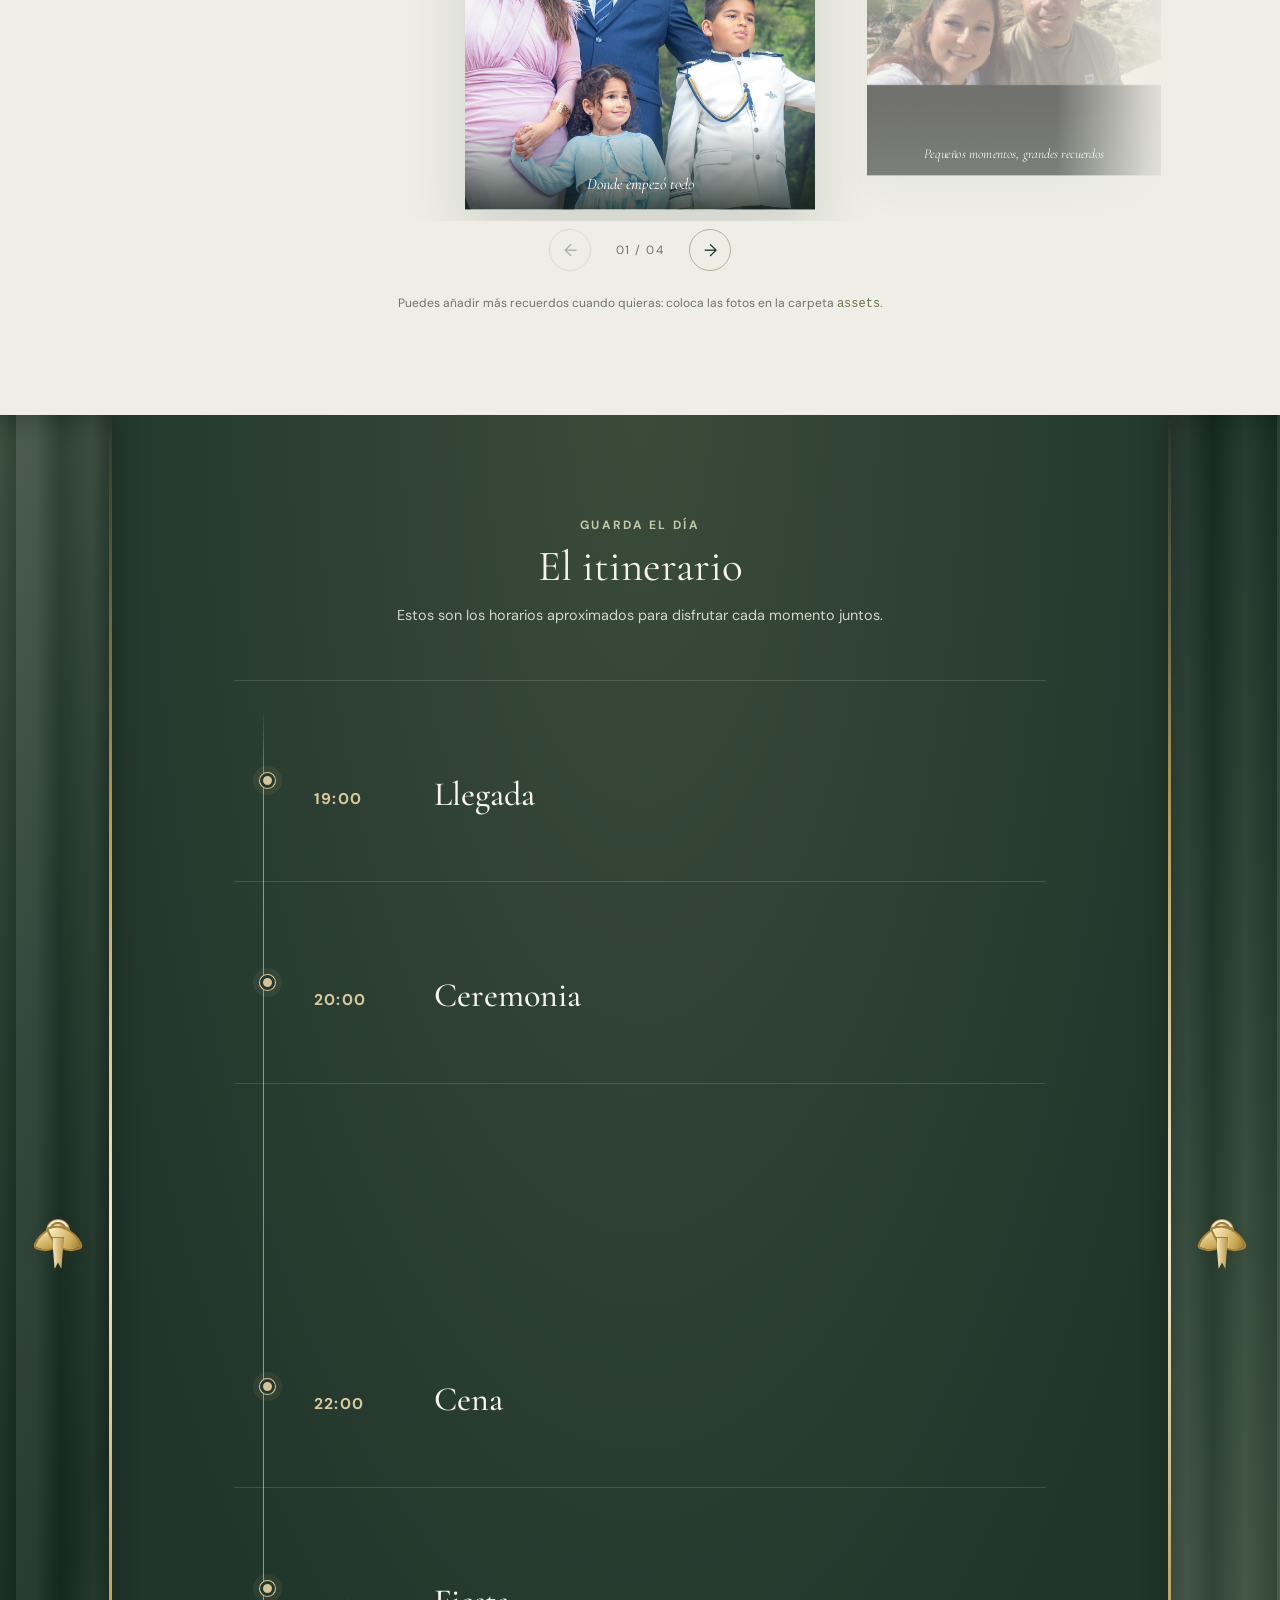
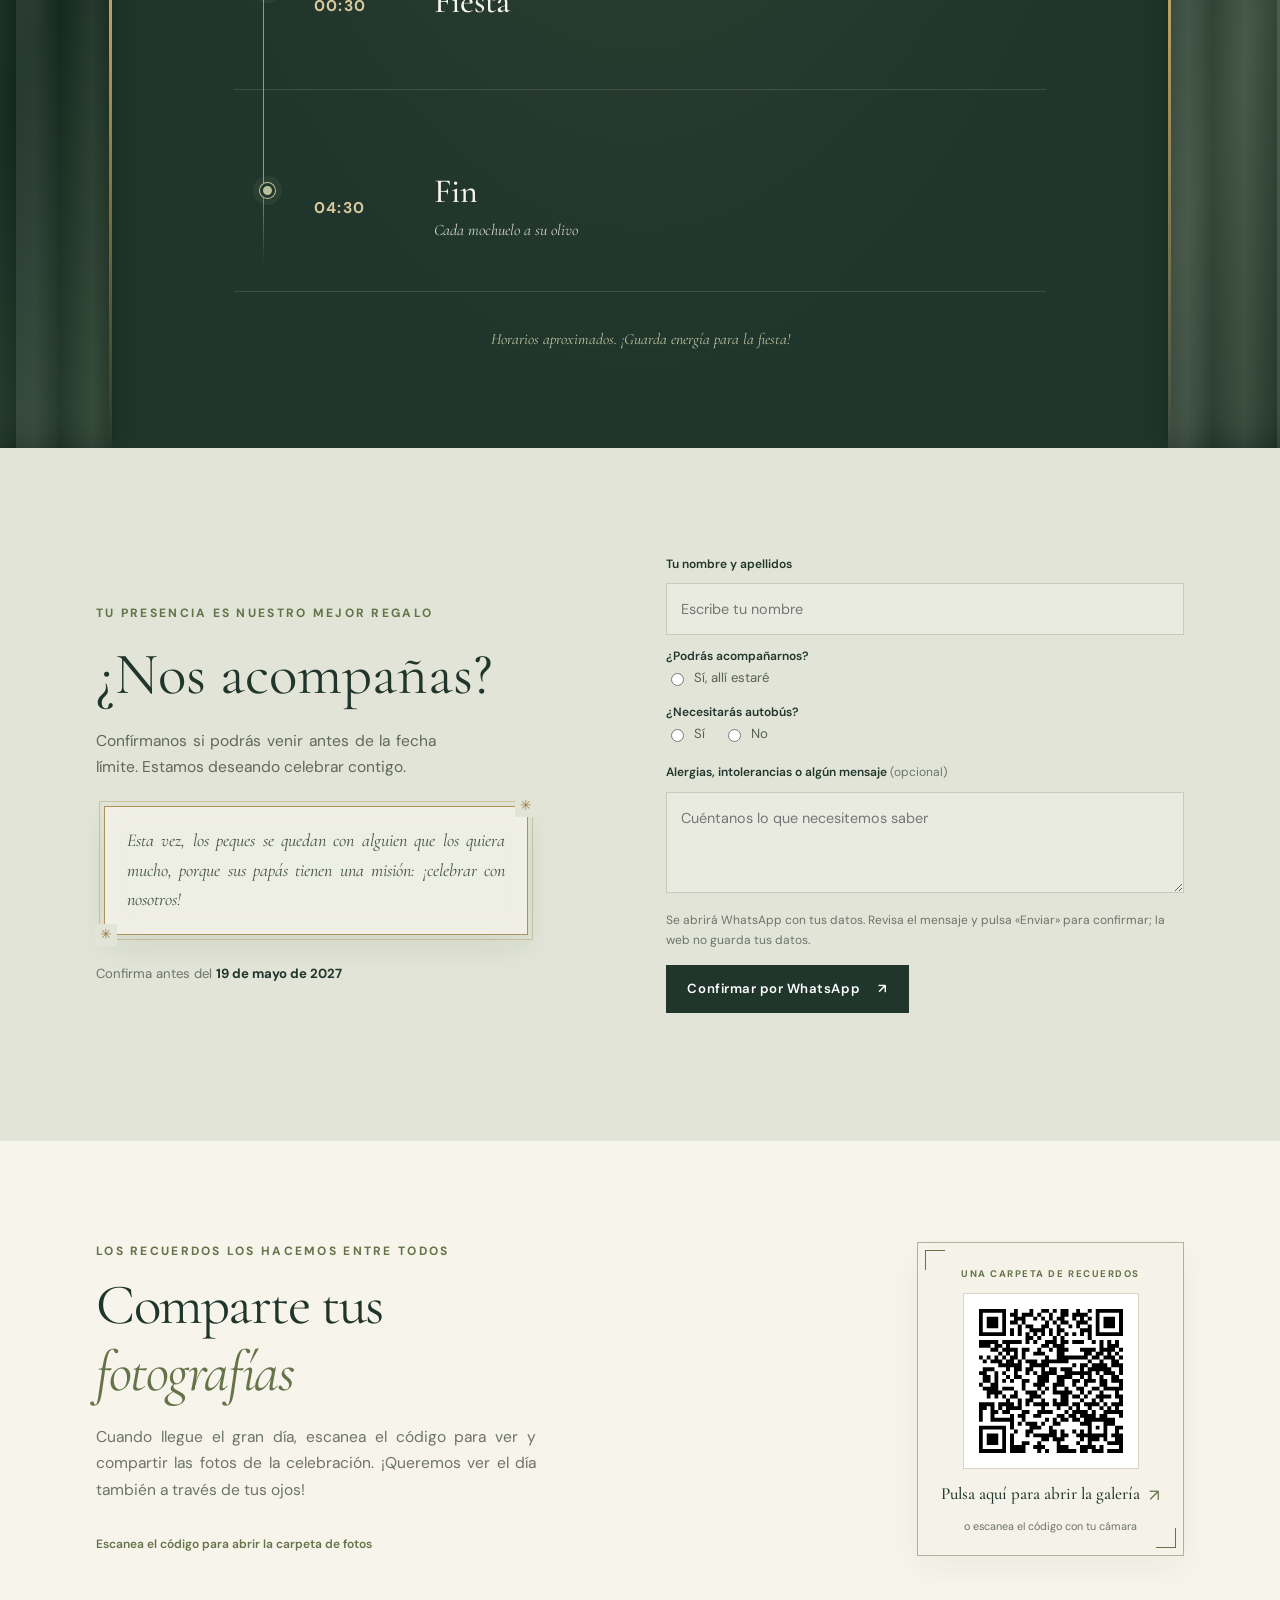
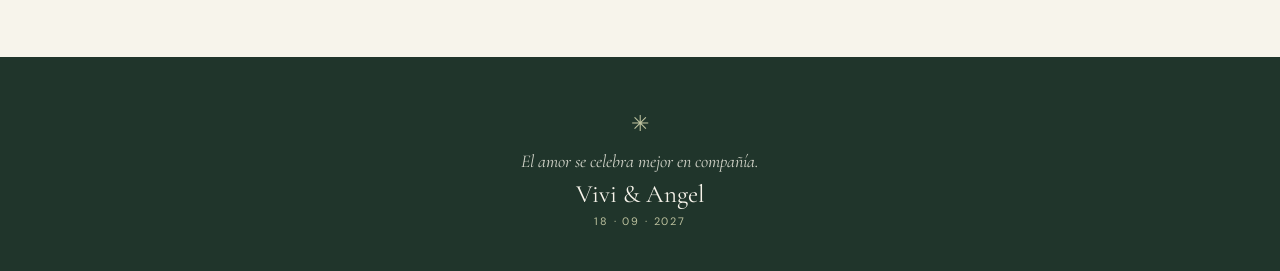
==== commit 43e0c9e4: "Elimina el correo del formulario de asistencia Co-authored-by: Copilot <223556219+Copilot@users.nore" ====
--- a/index.html
+++ b/index.html
@@ -190,8 +190,6 @@
         <form class="rsvp-form" id="rsvp-form">
           <label for="guest-name">Tu nombre y apellidos</label>
           <input id="guest-name" name="guestName" type="text" placeholder="Escribe tu nombre" autocomplete="name" required>
-          <label for="guest-email">Tu correo electrónico</label>
-          <input id="guest-email" name="guestEmail" type="email" placeholder="nombre@ejemplo.com" autocomplete="email" required>
           <fieldset>
             <legend>¿Podrás acompañarnos?</legend>
             <label class="radio-option"><input type="radio" name="attendance" value="Sí, allí estaré" required><span>Sí, allí estaré</span></label>
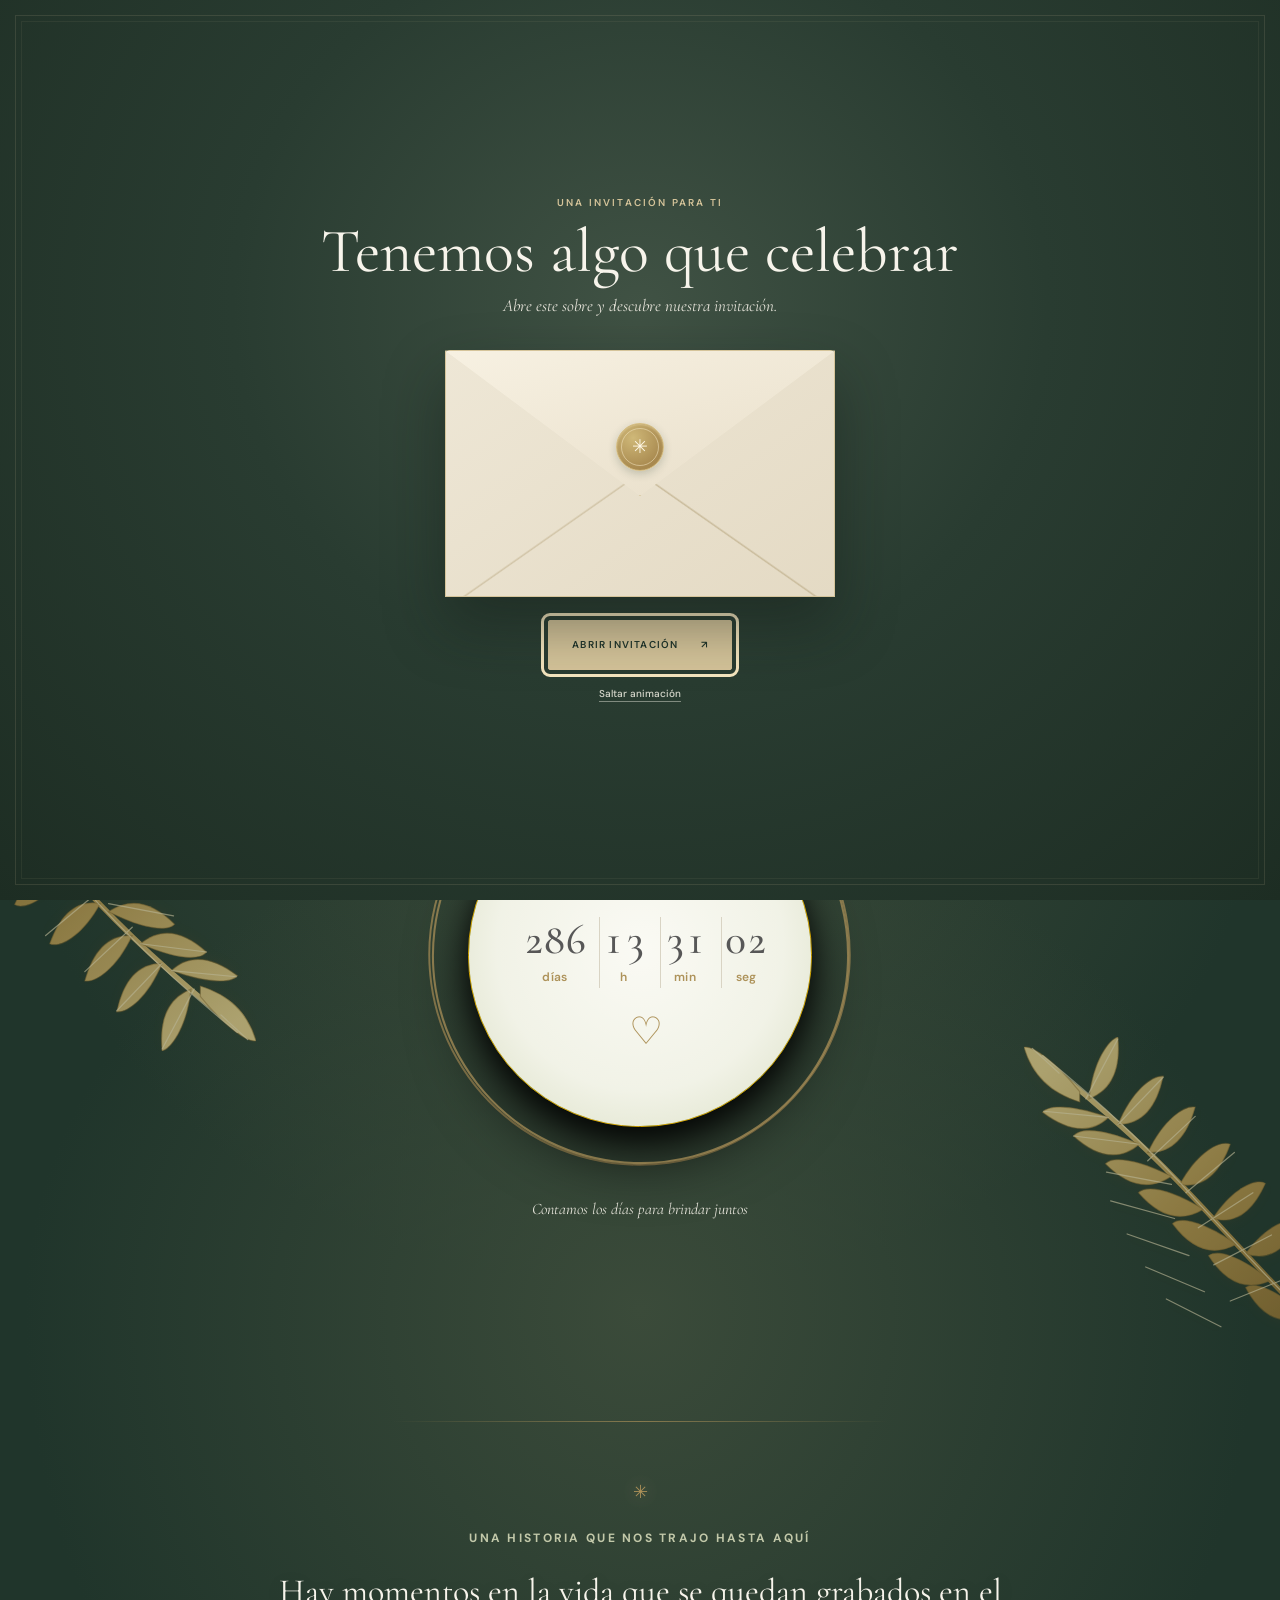
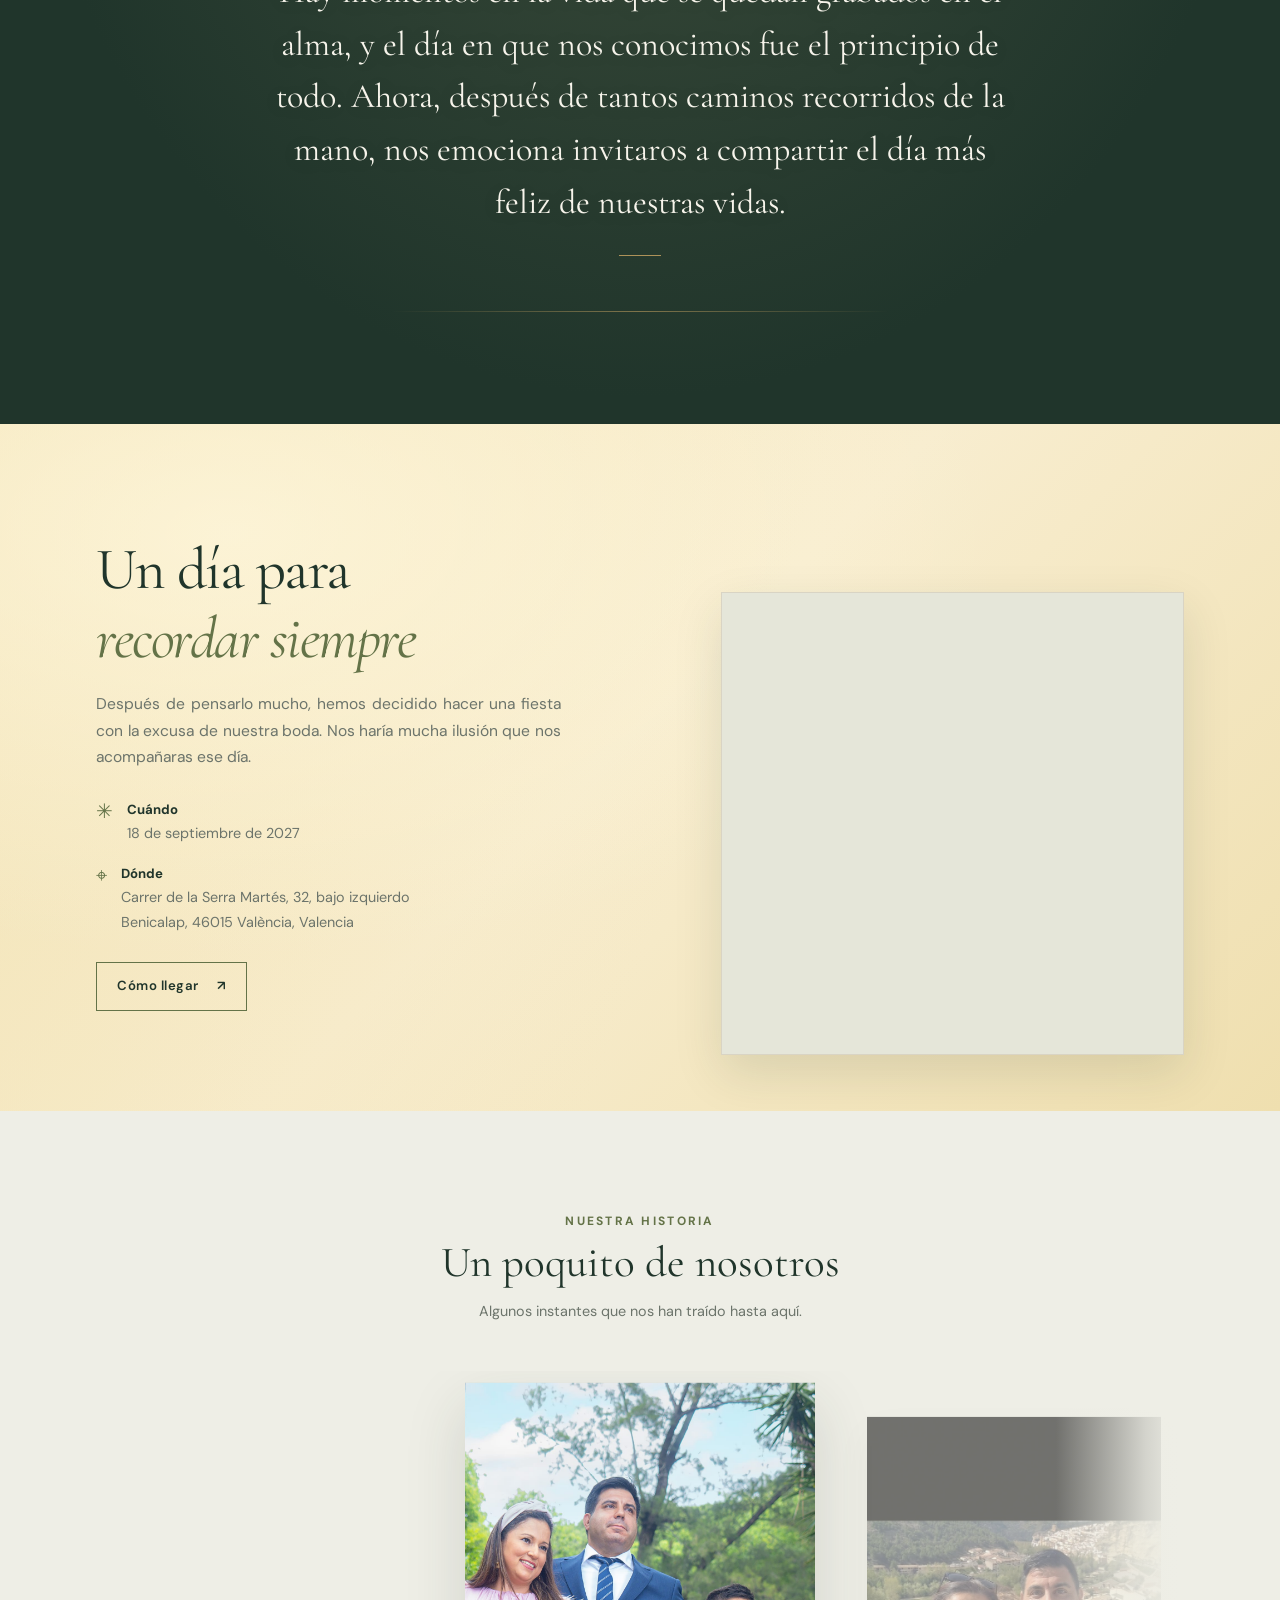
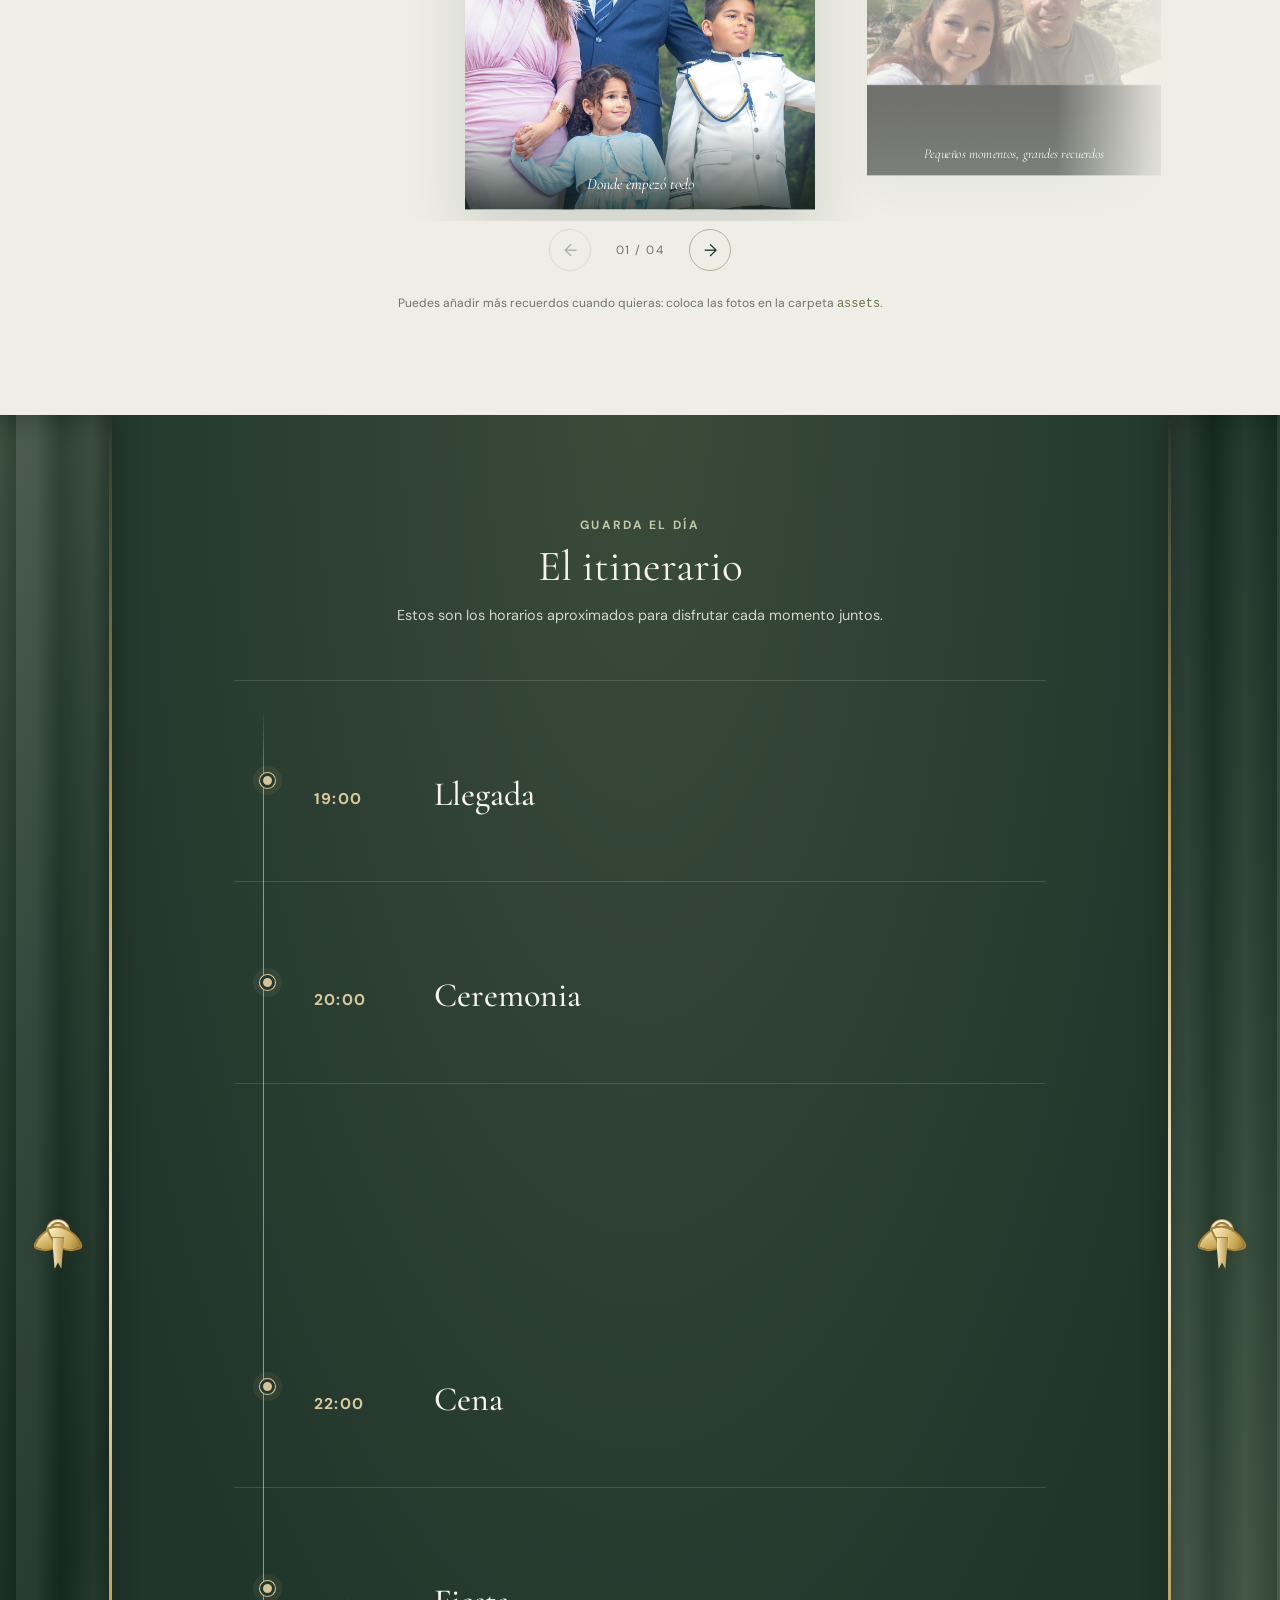
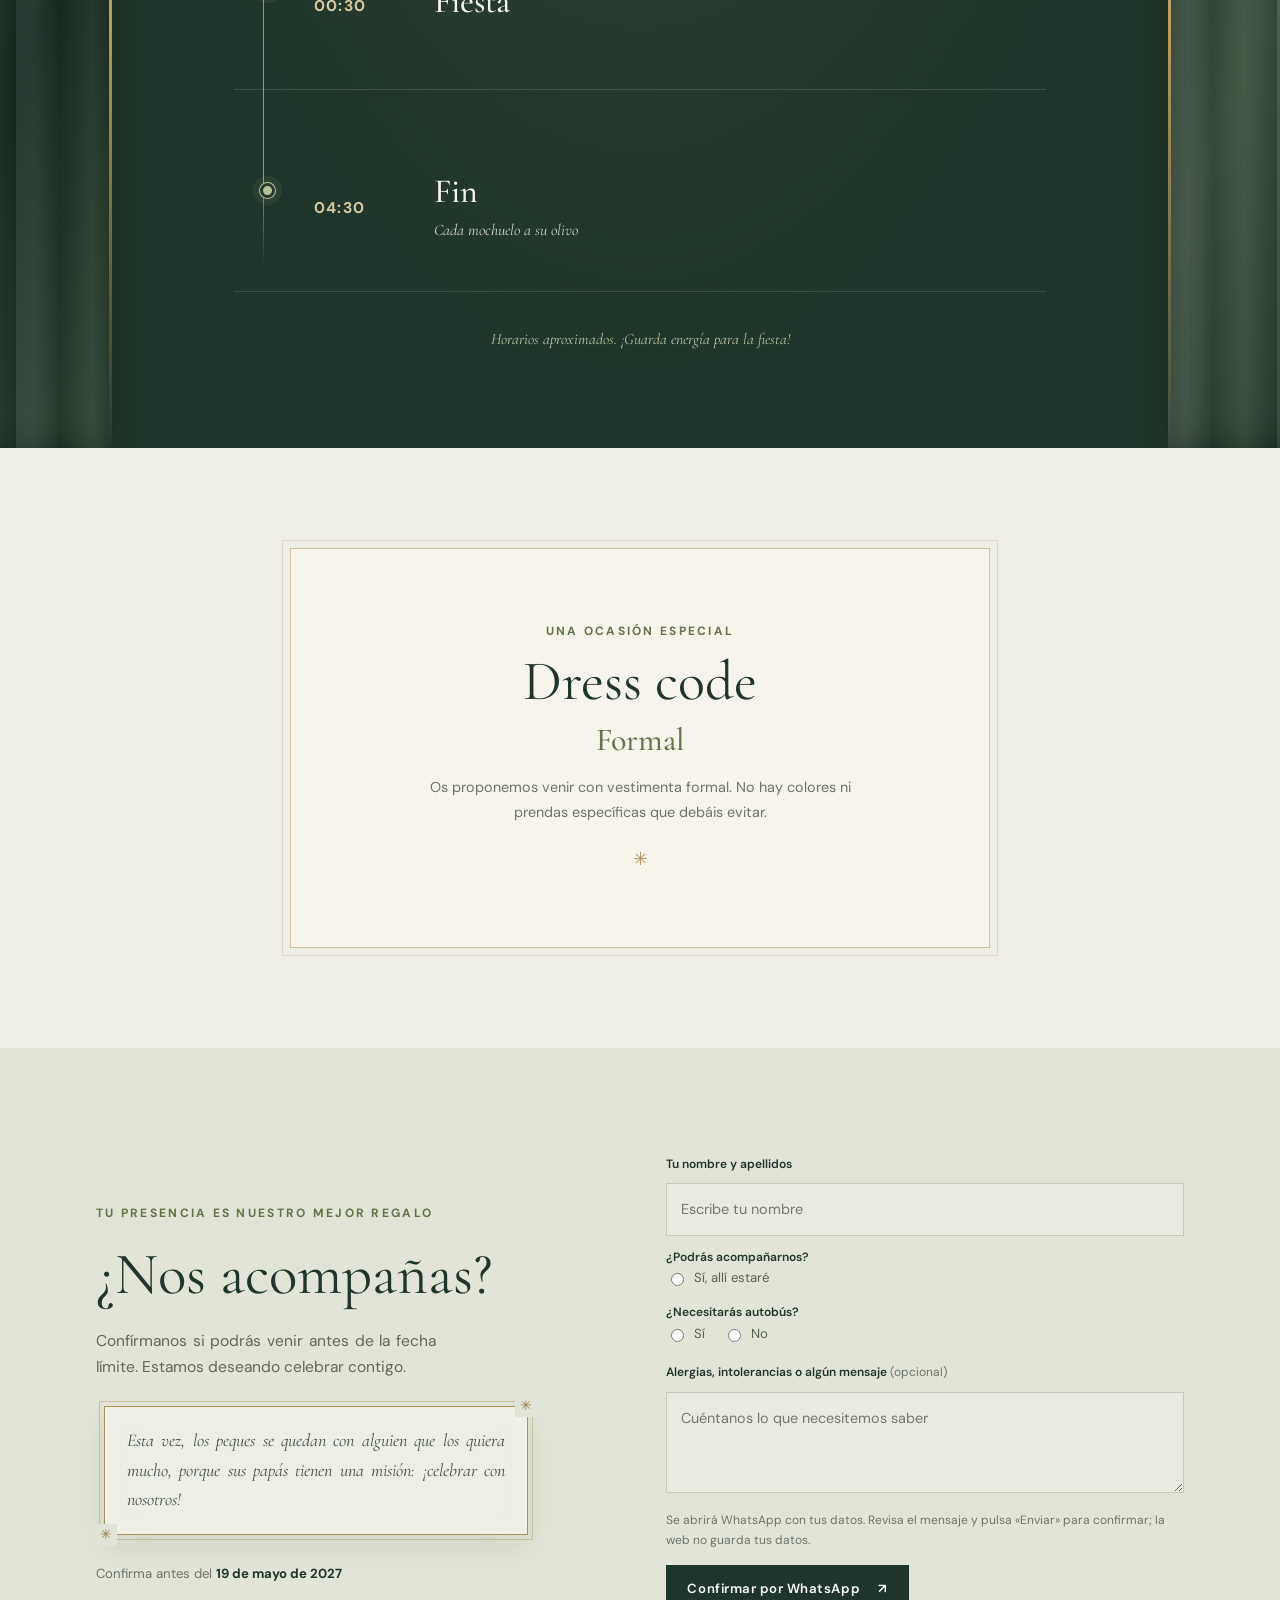
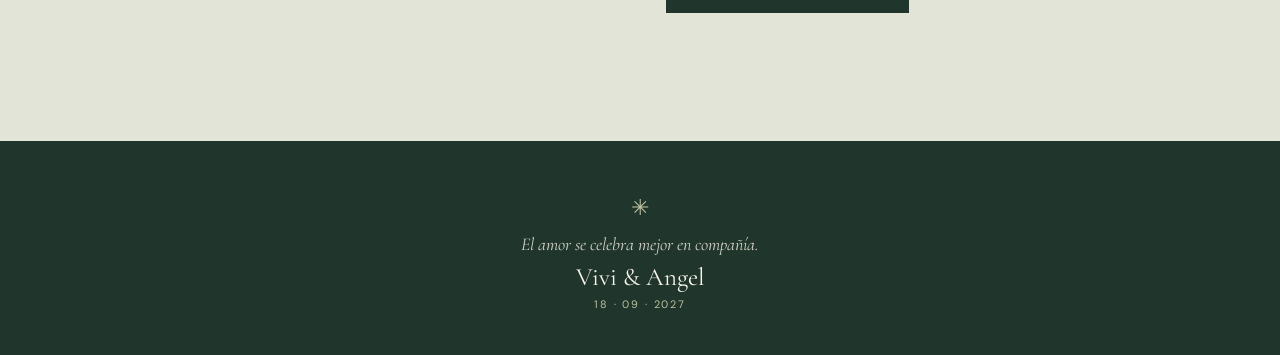
==== commit 53ecf1ea: "Añade dress code y elimina galería de fotos Co-authored-by: Copilot <223556219+Copilot@users.noreply" ====
--- a/index.html
+++ b/index.html
@@ -45,6 +45,7 @@
         <nav aria-label="Navegación principal">
           <a href="#celebracion">La celebración</a>
           <a href="#programa">Programa</a>
+          <a href="#dress-code">Dress code</a>
           <a href="#confirmacion">Confirmación</a>
         </nav>
         <button class="music-button" id="music-toggle" type="button" aria-pressed="false">
@@ -179,6 +180,16 @@
         <p class="timeline-note">Horarios aproximados. ¡Guarda energía para la fiesta!</p>
       </section>
 
+      <section class="dress-code-section section-pad" id="dress-code" aria-labelledby="dress-code-title">
+        <div class="dress-code-card">
+          <p class="eyebrow">Una ocasión especial</p>
+          <h2 id="dress-code-title">Dress code</h2>
+          <p class="dress-code-style">Formal</p>
+          <p class="dress-code-note">Os proponemos venir con vestimenta formal. No hay colores ni prendas específicas que debáis evitar.</p>
+          <span class="dress-code-ornament" aria-hidden="true">✳</span>
+        </div>
+      </section>
+
       <section class="rsvp-section section-pad" id="confirmacion">
         <div class="rsvp-intro">
           <p class="eyebrow">Tu presencia es nuestro mejor regalo</p>
@@ -207,26 +218,6 @@
         </form>
       </section>
 
-      <section class="photos-section section-pad" id="fotos">
-        <div class="photos-copy">
-          <p class="eyebrow">Los recuerdos los hacemos entre todos</p>
-          <h2>Comparte tus<br><em>fotografías</em></h2>
-          <p>Cuando llegue el gran día, escanea el código para ver y compartir las fotos de la celebración. ¡Queremos ver el día también a través de tus ojos!</p>
-          <span class="coming-soon" id="gallery-status">La galería estará disponible después de la boda</span>
-        </div>
-        <a class="qr-card" id="gallery-link" target="_blank" rel="noreferrer" aria-label="Abrir la carpeta de fotos de la boda">
-          <span class="qr-card-label">UNA CARPETA DE RECUERDOS</span>
-          <span class="qr-frame" id="qr-container">
-            <div class="qr-placeholder" id="qr-placeholder" aria-label="Código QR pendiente de configurar">
-              <span>✳</span><span>FOTOS</span><span>✳</span>
-            </div>
-            <img id="gallery-qr" alt="Código QR para abrir la carpeta de fotos de la boda" hidden>
-          </span>
-          <span class="qr-card-action">Pulsa aquí para abrir la galería <span aria-hidden="true">↗</span></span>
-          <span class="qr-card-hint">o escanea el código con tu cámara</span>
-        </a>
-      </section>
-
       <footer class="site-footer">
         <span class="footer-flower" aria-hidden="true">✳</span>
         <p>El amor se celebra mejor en compañía.</p>
--- a/css/styles.css
+++ b/css/styles.css
@@ -100,10 +100,10 @@
 .celebration { position: relative; isolation: isolate; overflow: hidden; display: grid; grid-template-columns: 1fr .88fr; align-items: center; gap: 9%; background: linear-gradient(135deg, #f5e7bd 0%, #f8edcf 48%, #efdfaf 100%); }
 .celebration::before { position: absolute; z-index: -1; inset: 0; background: radial-gradient(ellipse at 18% 16%, #fff8dfb5, transparent 52%), linear-gradient(110deg, #f3e4b8aa, transparent 55%); content: ""; pointer-events: none; }
 .celebration-copy, .celebration-map { position: relative; z-index: 1; }
-.celebration-copy h2, .photos-copy h2 { margin: 11px 0 18px; font: 400 clamp(39px, 5vw, 59px)/1.17 var(--serif); letter-spacing: -.025em; }
-.celebration-copy h2 em, .photos-copy h2 em { color: var(--olive); font-weight: 400; }
-.celebration-copy > p:not(.eyebrow), .photos-copy > p:not(.eyebrow) { max-width: 465px; color: var(--muted); font-size: 15.6px; }
-.celebration-copy > p:not(.eyebrow), .rsvp-intro > p:not(.eyebrow), .photos-copy > p:not(.eyebrow) { text-align: justify; }
+.celebration-copy h2 { margin: 11px 0 18px; font: 400 clamp(39px, 5vw, 59px)/1.17 var(--serif); letter-spacing: -.025em; }
+.celebration-copy h2 em { color: var(--olive); font-weight: 400; }
+.celebration-copy > p:not(.eyebrow) { max-width: 465px; color: var(--muted); font-size: 15.6px; }
+.celebration-copy > p:not(.eyebrow), .rsvp-intro > p:not(.eyebrow) { text-align: justify; }
 .detail-list { display: grid; gap: 17px; margin: 28px 0; }
 .detail-list > div { display: flex; gap: 14px; align-items: flex-start; }
 .detail-icon { color: var(--olive); font-size: 20px; line-height: 1.2; }
@@ -192,6 +192,14 @@
 .timeline-item:last-child .timeline-dot { background: #b7c09c; box-shadow: 0 0 0 1px #b7c09c, 0 0 0 7px #b7c09c14; }
 .timeline-note { margin: 38px 0 0; color: #bdc29f; font: italic 15.6px var(--serif); text-align: center; }
 
+.dress-code-section { display: grid; place-items: center; background: #eeeee6; text-align: center; }
+.dress-code-card { position: relative; width: min(100%, 700px); padding: clamp(34px, 7vw, 72px) clamp(22px, 7vw, 70px); border: 1px solid #ad925980; outline: 1px solid #ad925940; outline-offset: 7px; background: var(--paper); }
+.dress-code-card .eyebrow { color: var(--olive); }
+.dress-code-card h2 { margin: 8px 0 5px; font: 400 clamp(38px, 5vw, 56px)/1.15 var(--serif); }
+.dress-code-style { margin: 0; color: var(--olive); font: 500 clamp(24px, 3vw, 32px)/1.4 var(--serif); }
+.dress-code-note { max-width: 440px; margin: 12px auto 0; color: var(--muted); font-size: 14.4px; }
+.dress-code-ornament { display: block; margin-top: 20px; color: var(--gold); font-size: 18px; }
+
 .rsvp-section { display: grid; grid-template-columns: .85fr 1fr; gap: 12%; background: #e1e4d6; }
 .rsvp-intro { align-self: center; }
 .rsvp-intro h2 { margin: 12px 0 15px; font-size: clamp(42px, 5vw, 59px); }
@@ -213,25 +221,6 @@
 .optional { color: var(--muted); font-weight: 400; }
 .whatsapp-note { margin: 8px 0 0; color: var(--muted); font-size: 12px; }
 .rsvp-form .button { justify-self: start; margin-top: 5px; }
-
-.photos-section { display: grid; grid-template-columns: 1fr auto; align-items: center; gap: 10%; }
-.photos-copy h2 { font-size: clamp(40px, 5vw, 57px); }
-.photos-copy > p:not(.eyebrow) { max-width: 440px; }
-.coming-soon { display: inline-block; margin-top: 15px; color: var(--olive); font-size: 12px; font-weight: 600; }
-.qr-card { position: relative; display: grid; justify-items: center; gap: 11px; min-width: 252px; padding: 23px 23px 20px; border: 1px solid #aeb39b; background: #f4f2e9; color: var(--ink); text-align: center; text-decoration: none; box-shadow: 0 12px 30px #25362d0c; transition: transform .2s, box-shadow .2s, background .2s; }
-.qr-card::before, .qr-card::after { position: absolute; width: 19px; height: 19px; border-color: var(--olive); border-style: solid; content: ""; pointer-events: none; }
-.qr-card::before { top: 7px; left: 7px; border-width: 1px 0 0 1px; }
-.qr-card::after { right: 7px; bottom: 7px; border-width: 0 1px 1px 0; }
-.qr-card:hover { transform: translateY(-3px); background: #f8f6f0; box-shadow: 0 17px 36px #25362d18; }
-.qr-card:focus-visible { outline: 3px solid var(--olive); outline-offset: 4px; }
-.qr-frame { display: grid; width: 176px; height: 176px; place-items: center; border: 1px solid var(--line); background: #fff; padding: 12px; }
-.qr-frame img { width: 100%; height: 100%; object-fit: contain; }
-.qr-placeholder { display: grid; width: 100%; height: 100%; align-content: center; justify-items: center; gap: 9px; border: 1px dashed #c7cbbb; color: var(--olive); font: 10.8px var(--sans); letter-spacing: .18em; }
-.qr-placeholder span:first-child, .qr-placeholder span:last-child { font-size: 21px; }
-.qr-card-label { color: var(--olive); font-size: 9.6px; font-weight: 700; letter-spacing: .16em; }
-.qr-card-action { display: flex; align-items: center; gap: 9px; margin-top: 3px; font: 500 17px/1.3 var(--serif); }
-.qr-card-action > span { color: var(--olive); font: 16.8px var(--sans); }
-.qr-card-hint { color: var(--muted); font-size: 10.8px; }
 
 .site-footer { display: grid; justify-items: center; padding: 48px 20px 42px; background: var(--ink); color: var(--paper); text-align: center; }
 .footer-flower { color: #bdc29f; font-size: 22px; }
@@ -289,8 +278,6 @@
   .timeline-item h3 { font-size: 23px; }
   .timeline-item p { font-size: 16.8px; }
   .rsvp-intro > p:not(.eyebrow) { max-width: none; }
-  .photos-section { grid-template-columns: 1fr; gap: 35px; }
-  .qr-card { justify-self: center; }
 }
 
 @media (max-width: 420px) {
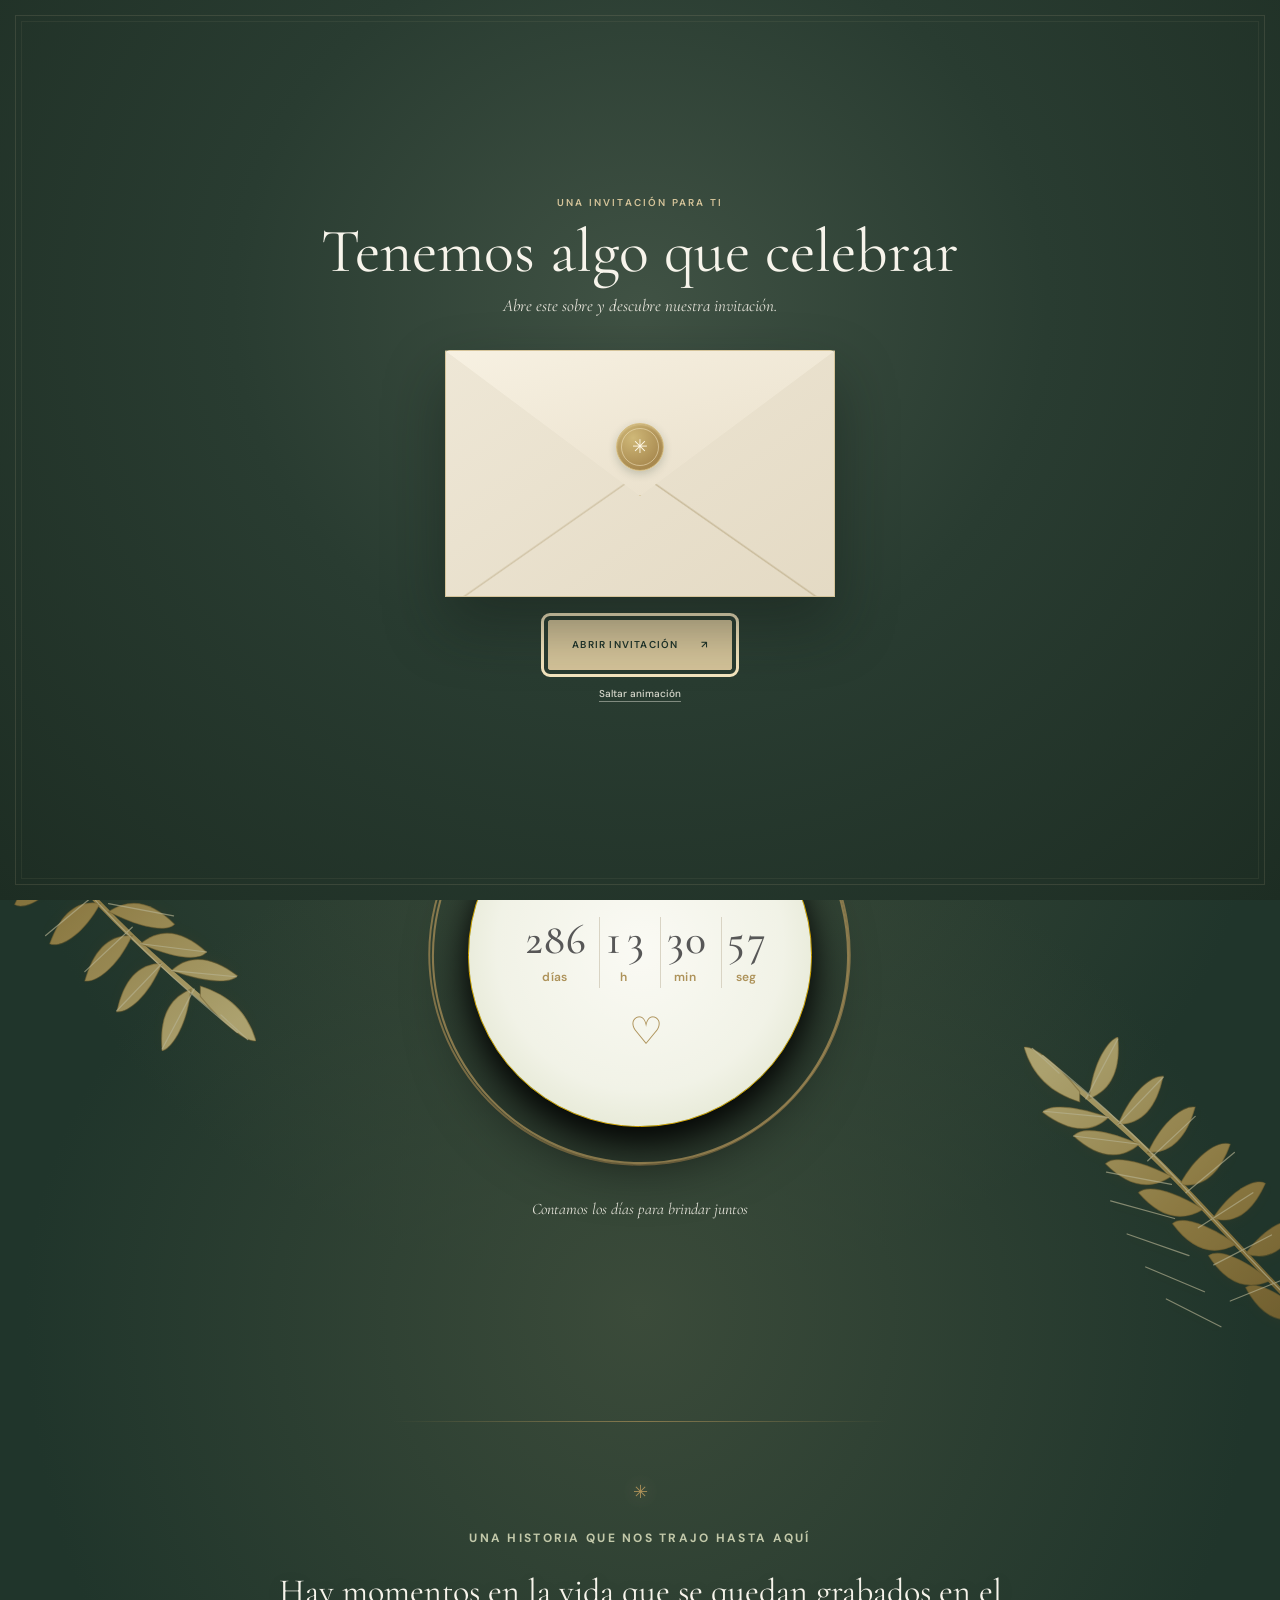
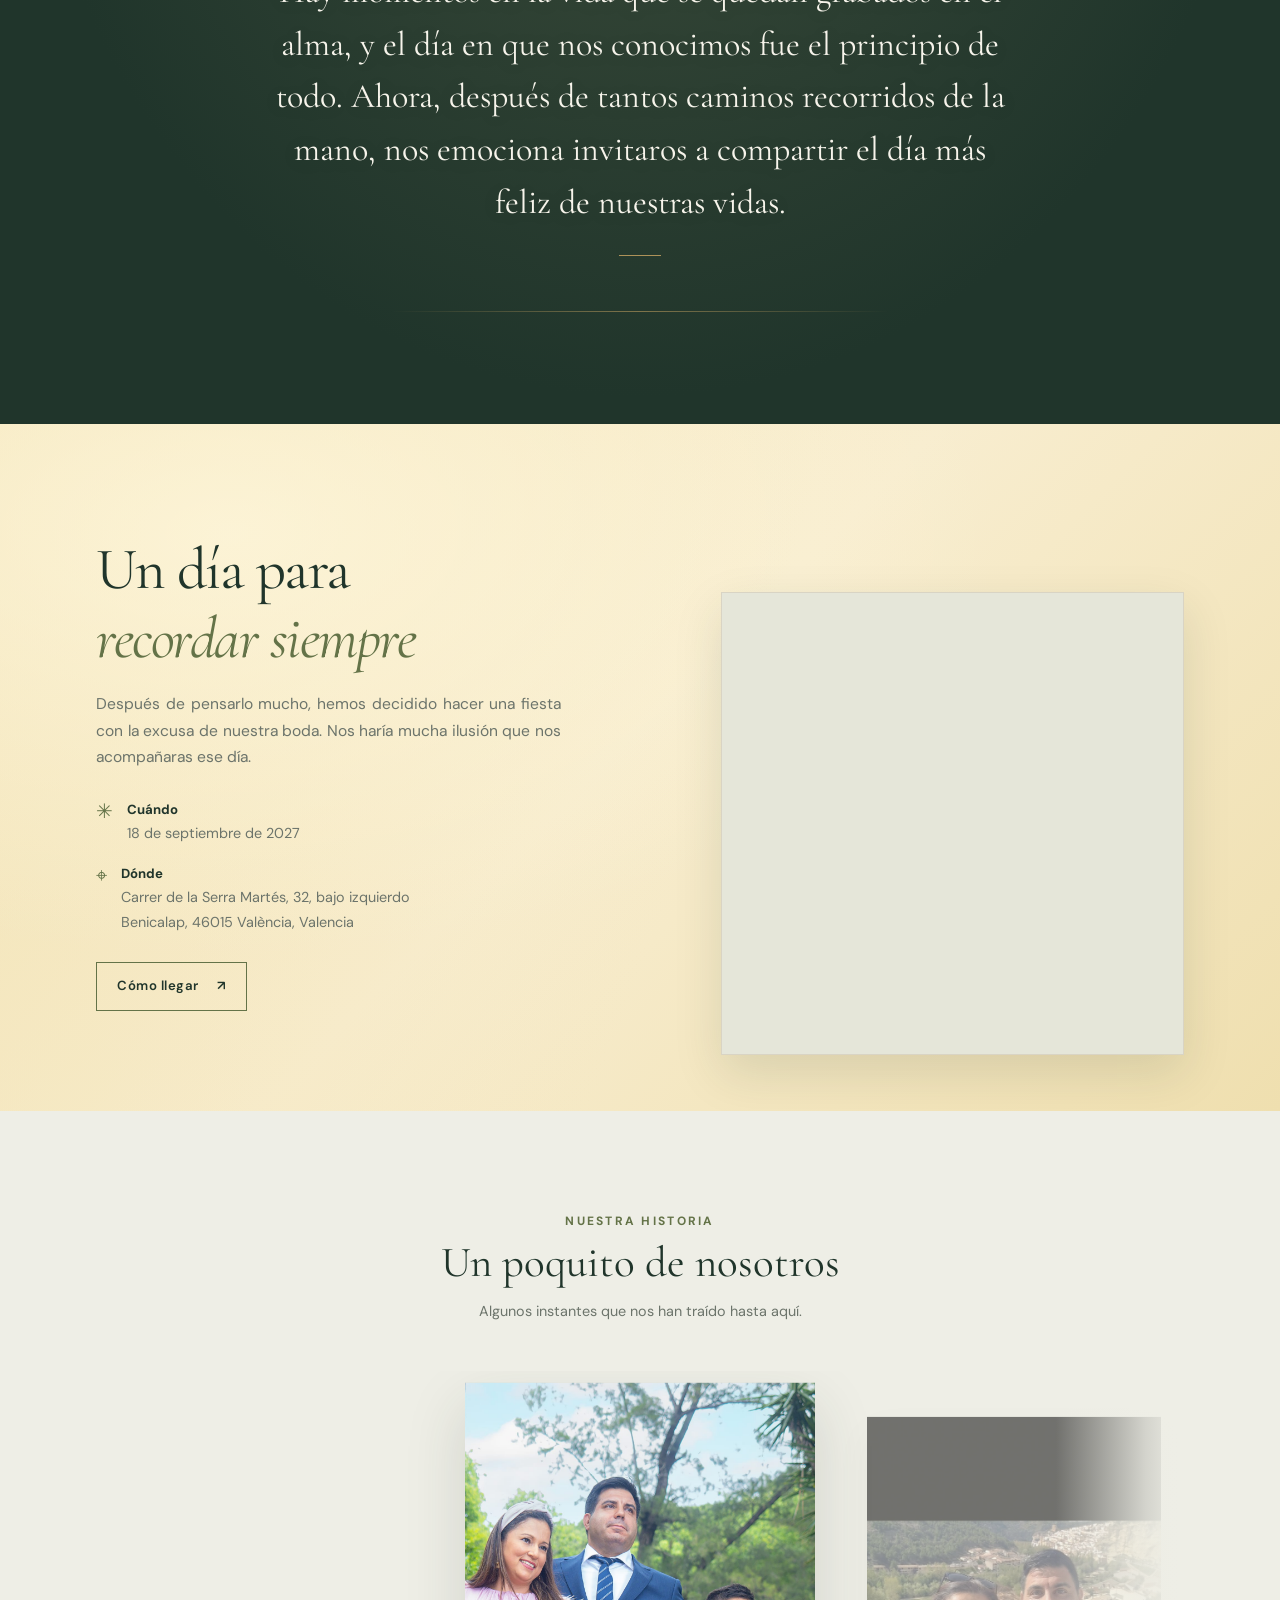
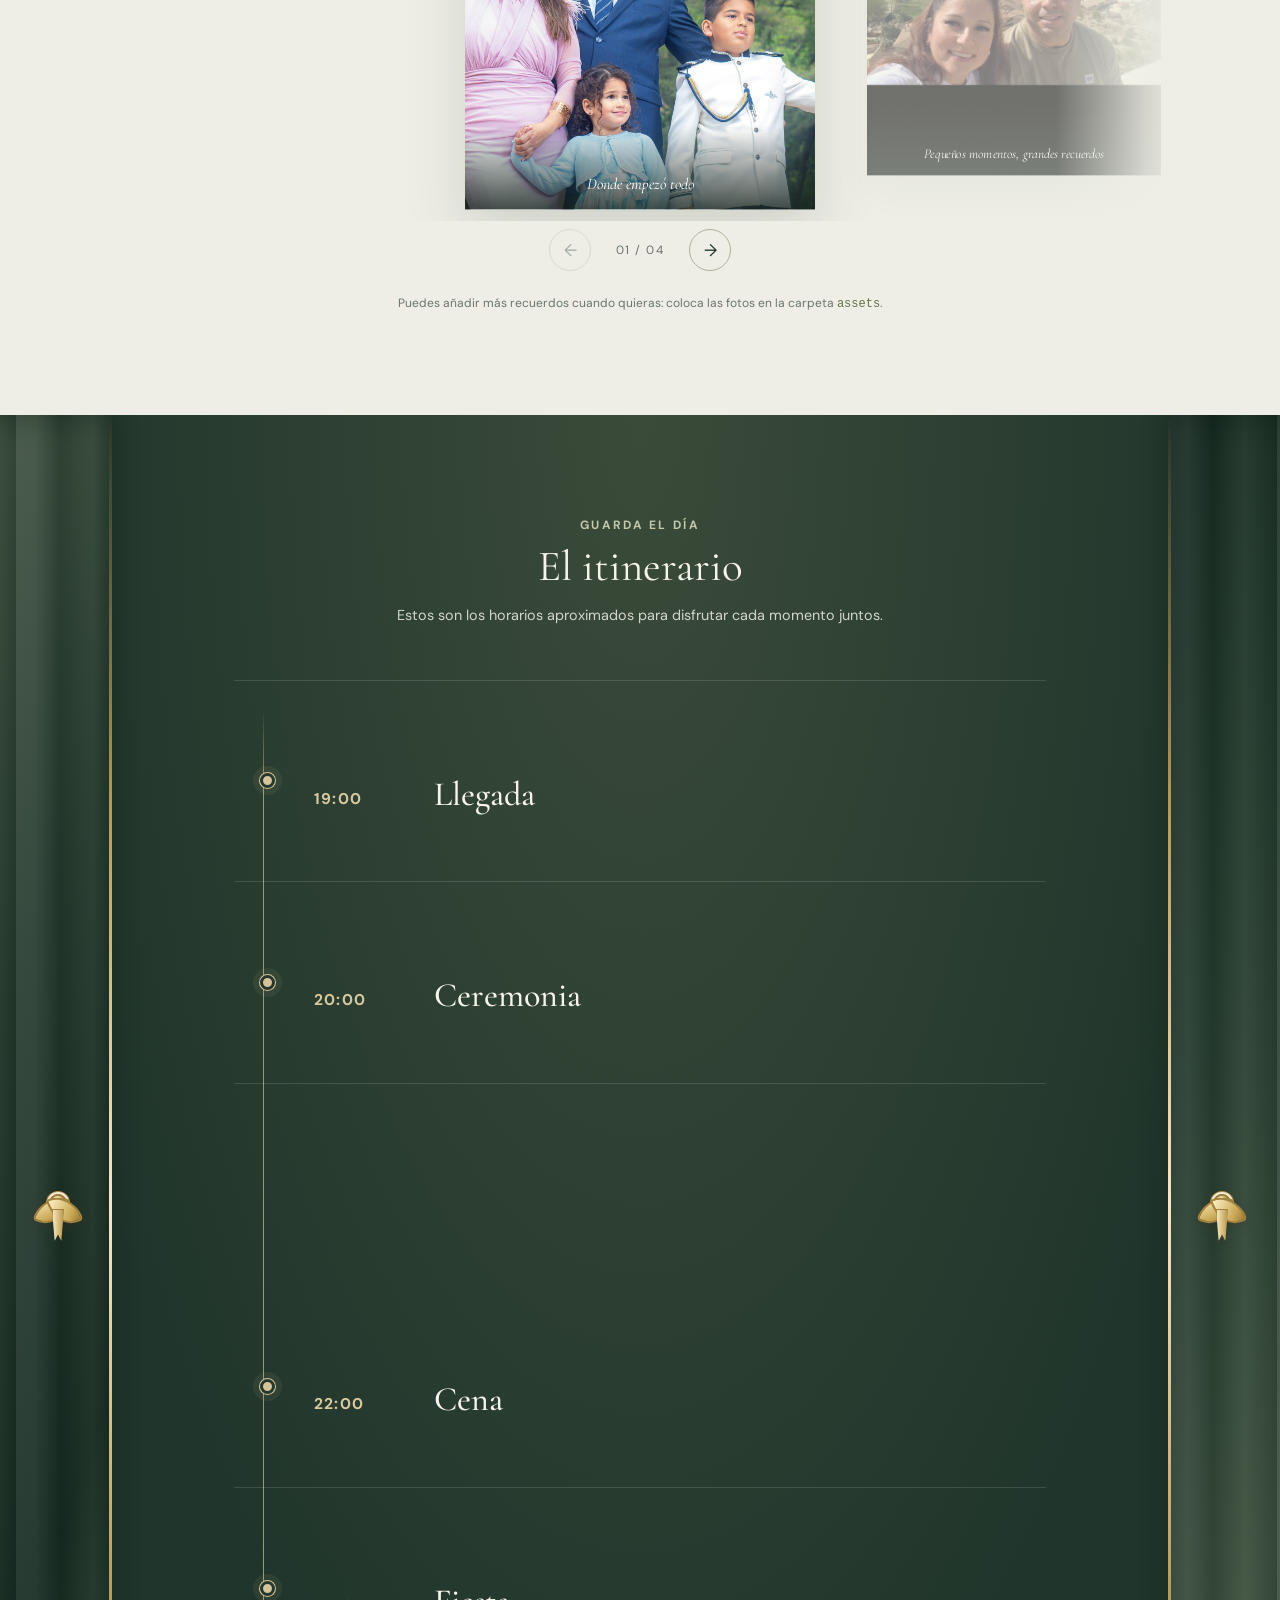
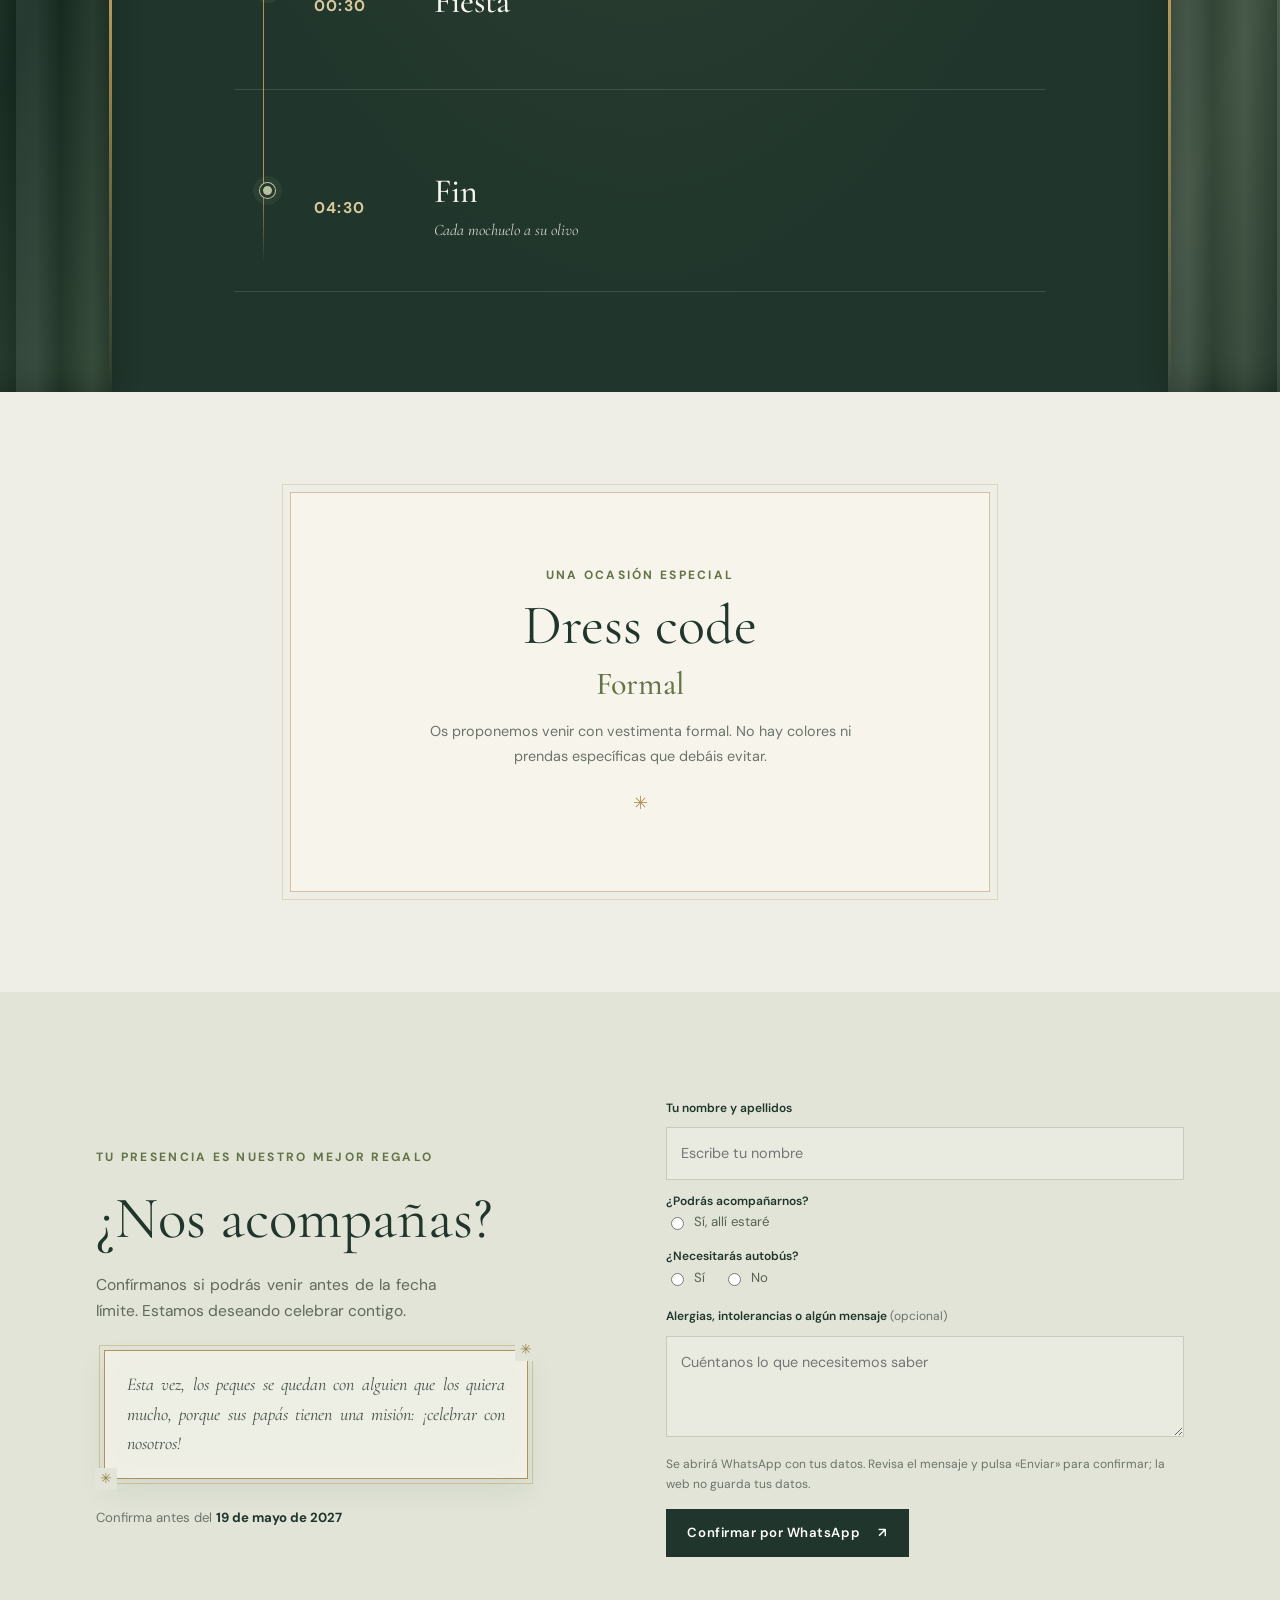
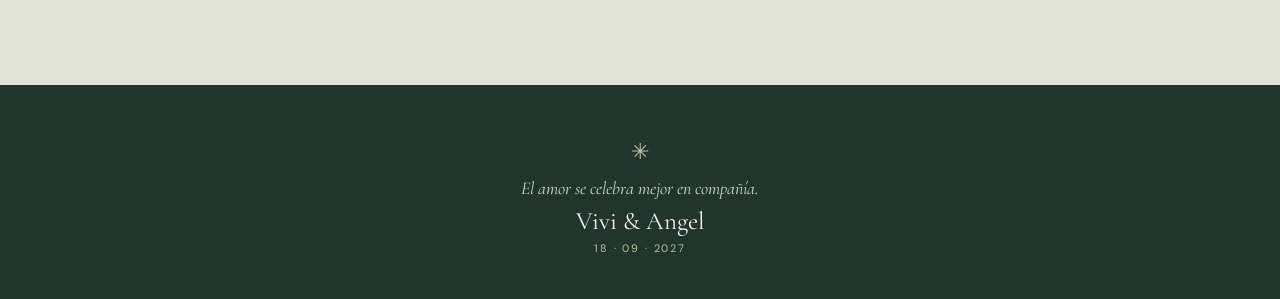
==== commit 554a331c: "Quita nota de horarios del itinerario Co-authored-by: Copilot <223556219+Copilot@users.noreply.githu" ====
--- a/index.html
+++ b/index.html
@@ -177,7 +177,6 @@
           <p>Estos son los horarios aproximados para disfrutar cada momento juntos.</p>
         </div>
         <div class="timeline" id="timeline" role="list" aria-label="Itinerario aproximado de la boda"></div>
-        <p class="timeline-note">Horarios aproximados. ¡Guarda energía para la fiesta!</p>
       </section>
 
       <section class="dress-code-section section-pad" id="dress-code" aria-labelledby="dress-code-title">
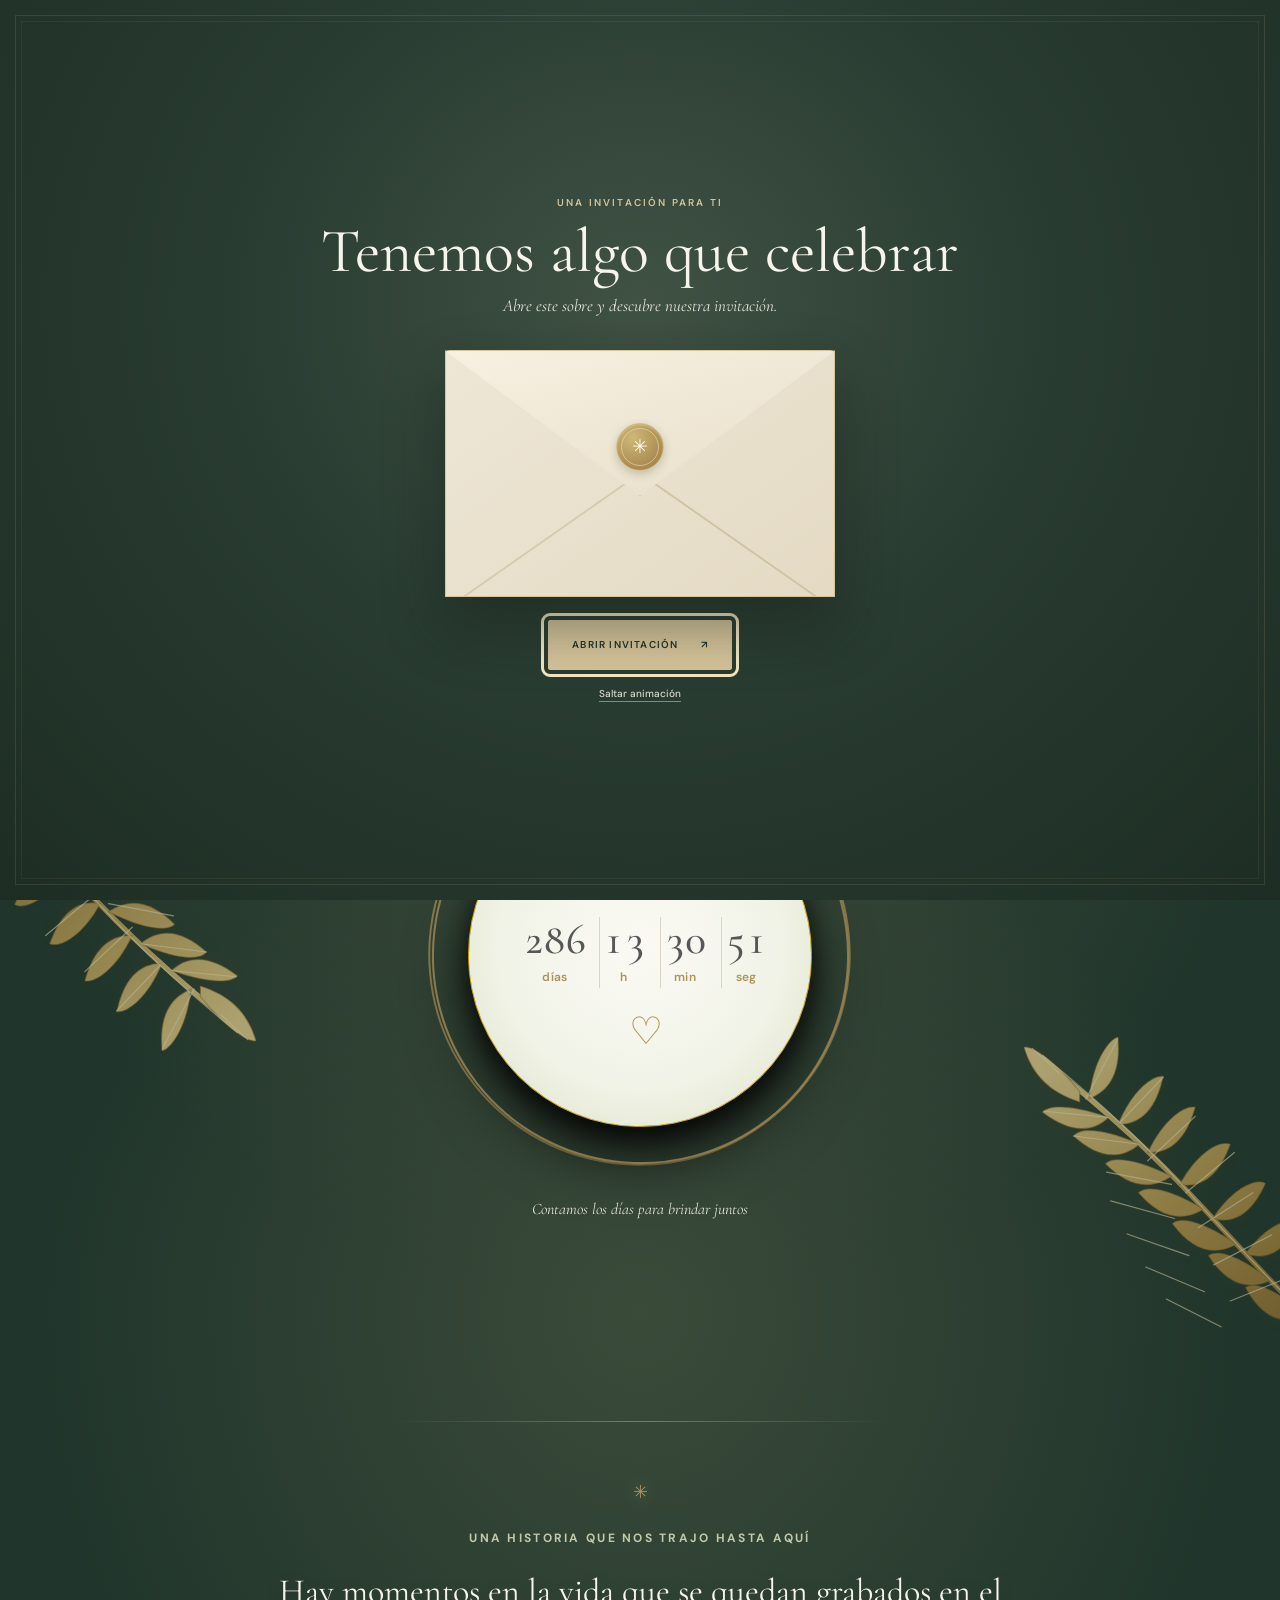
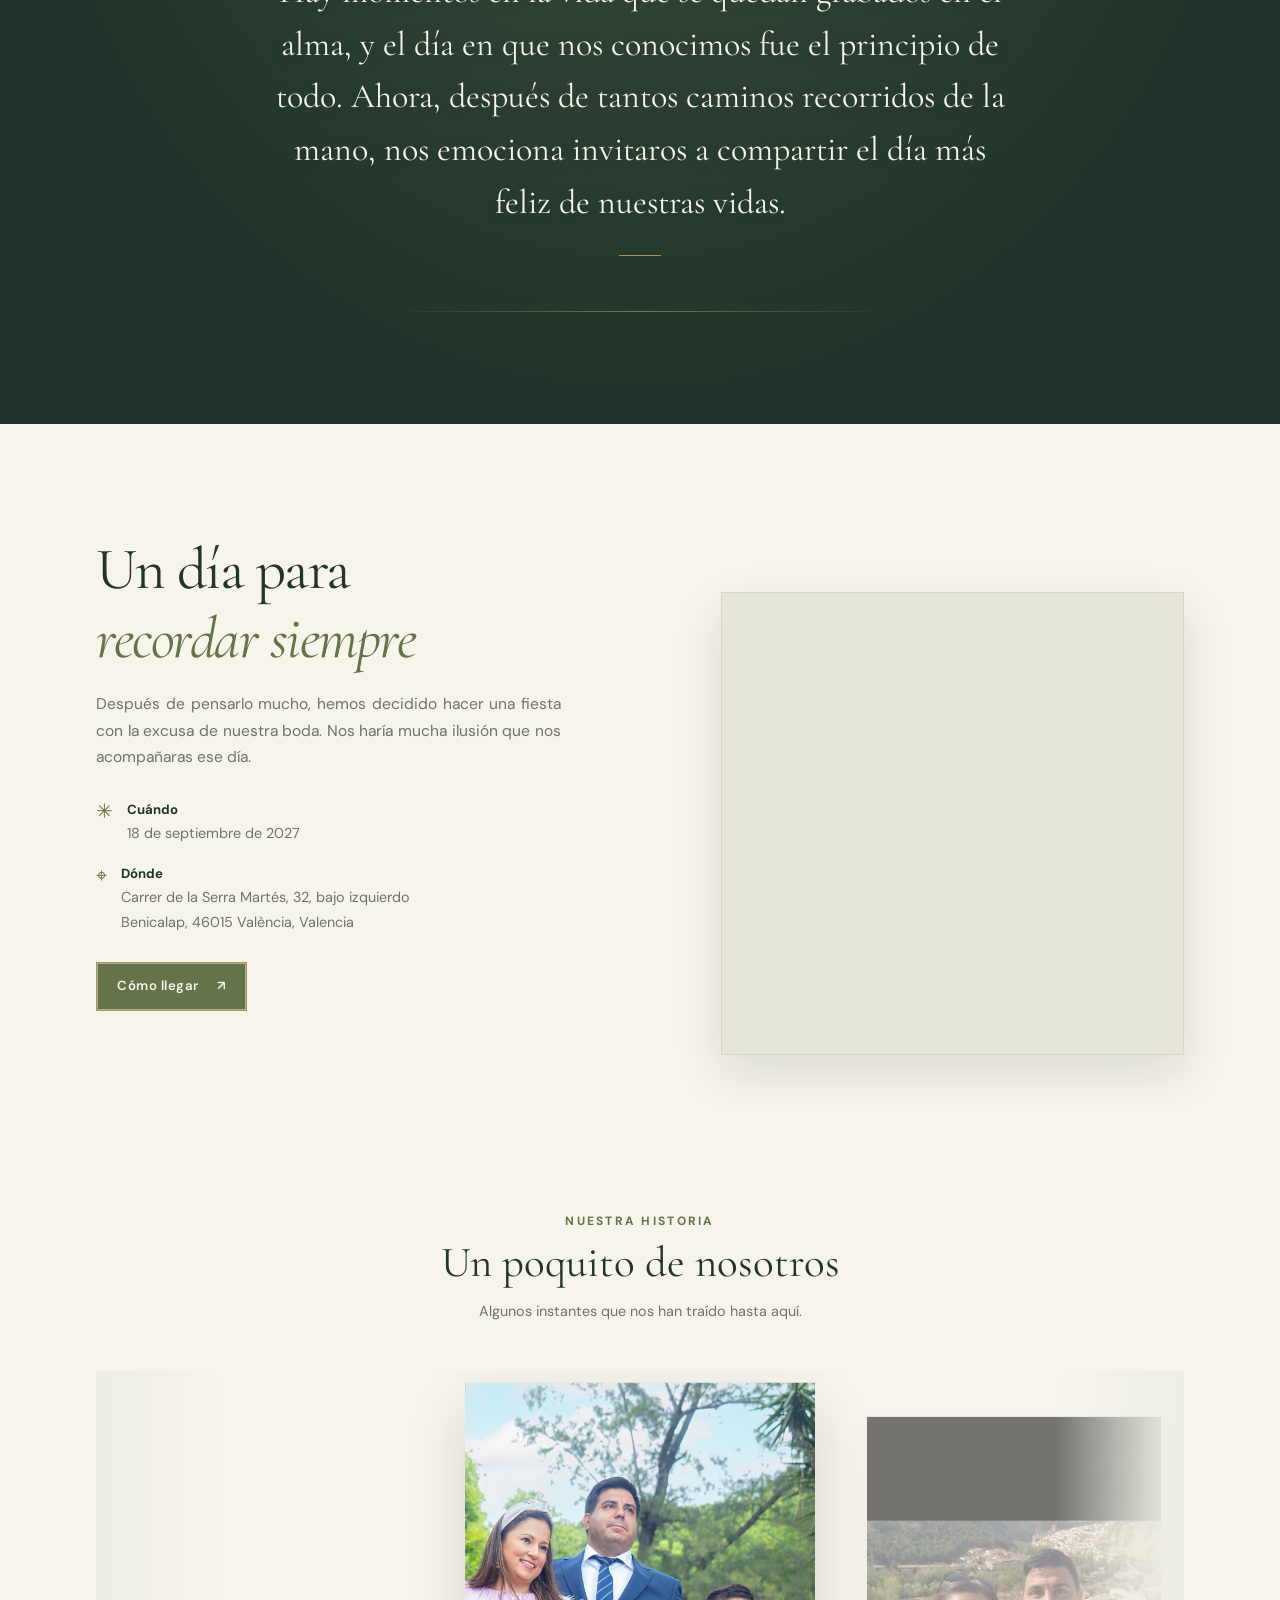
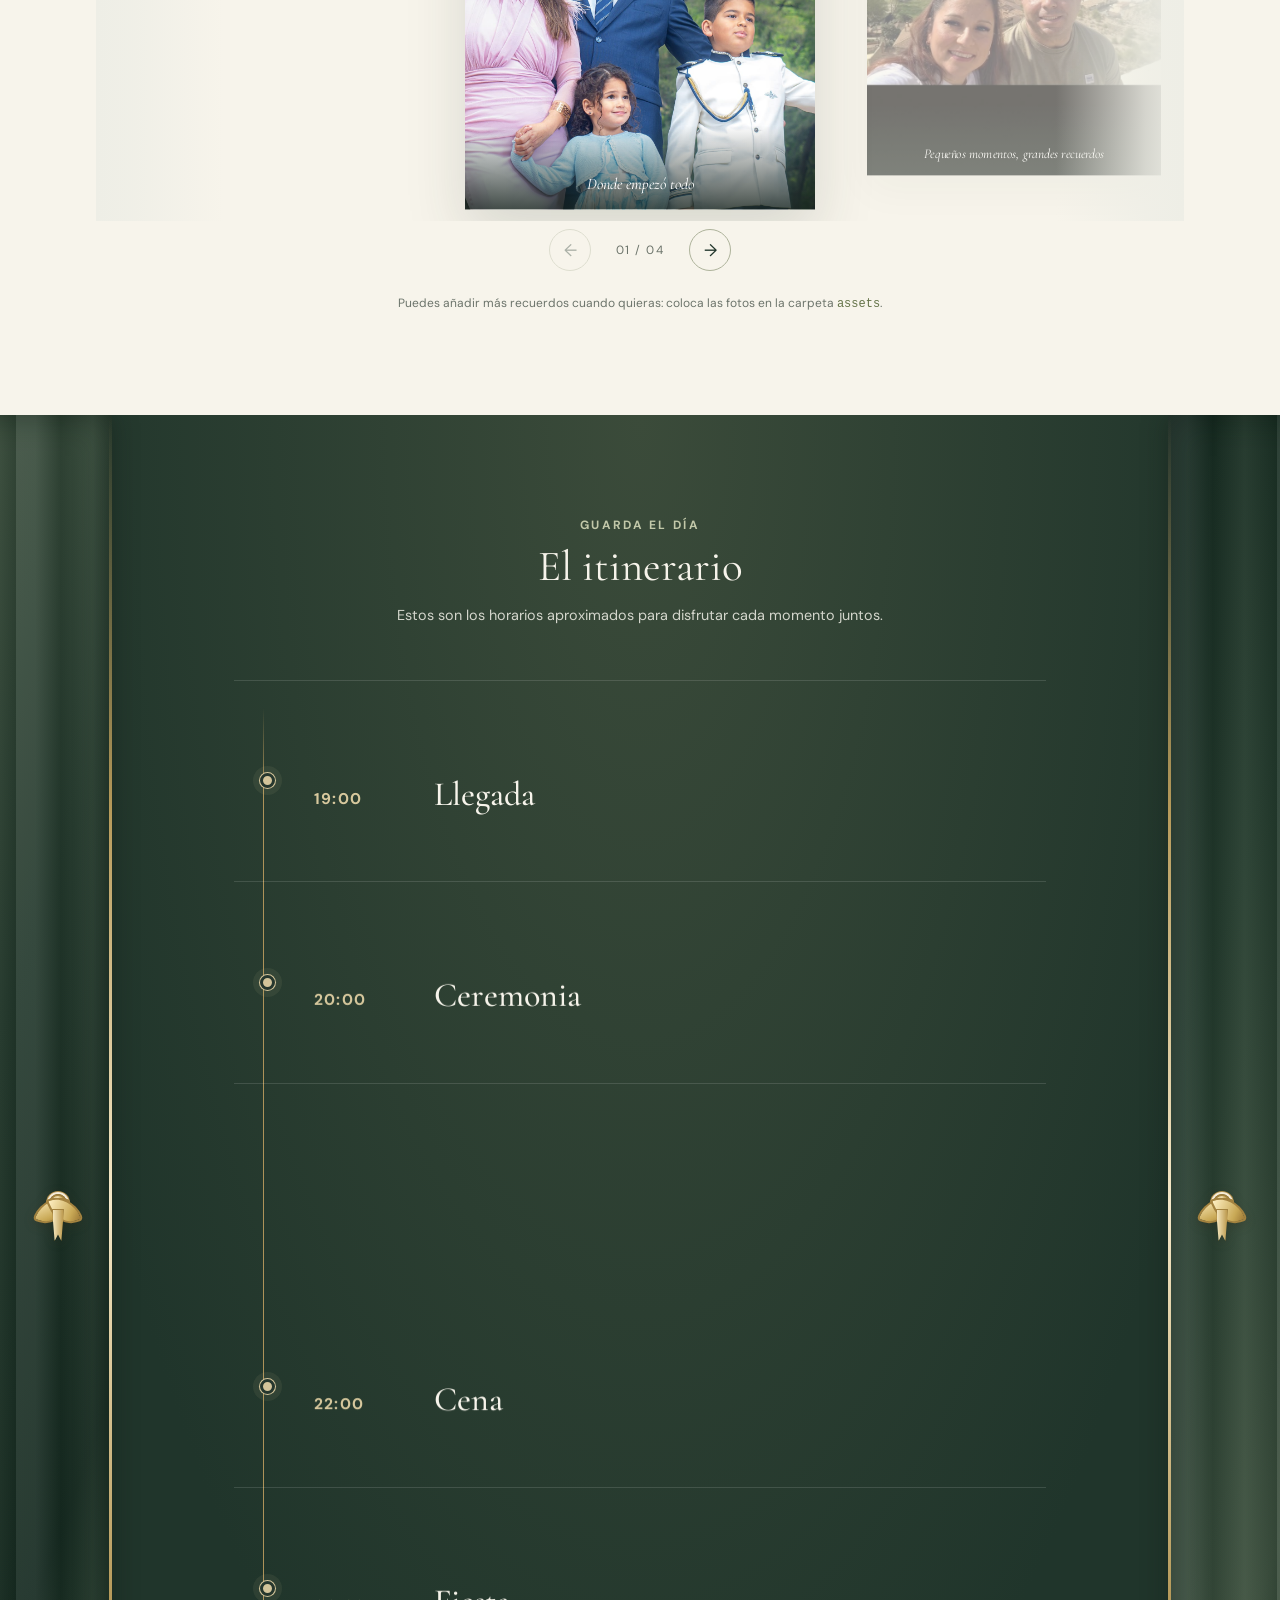
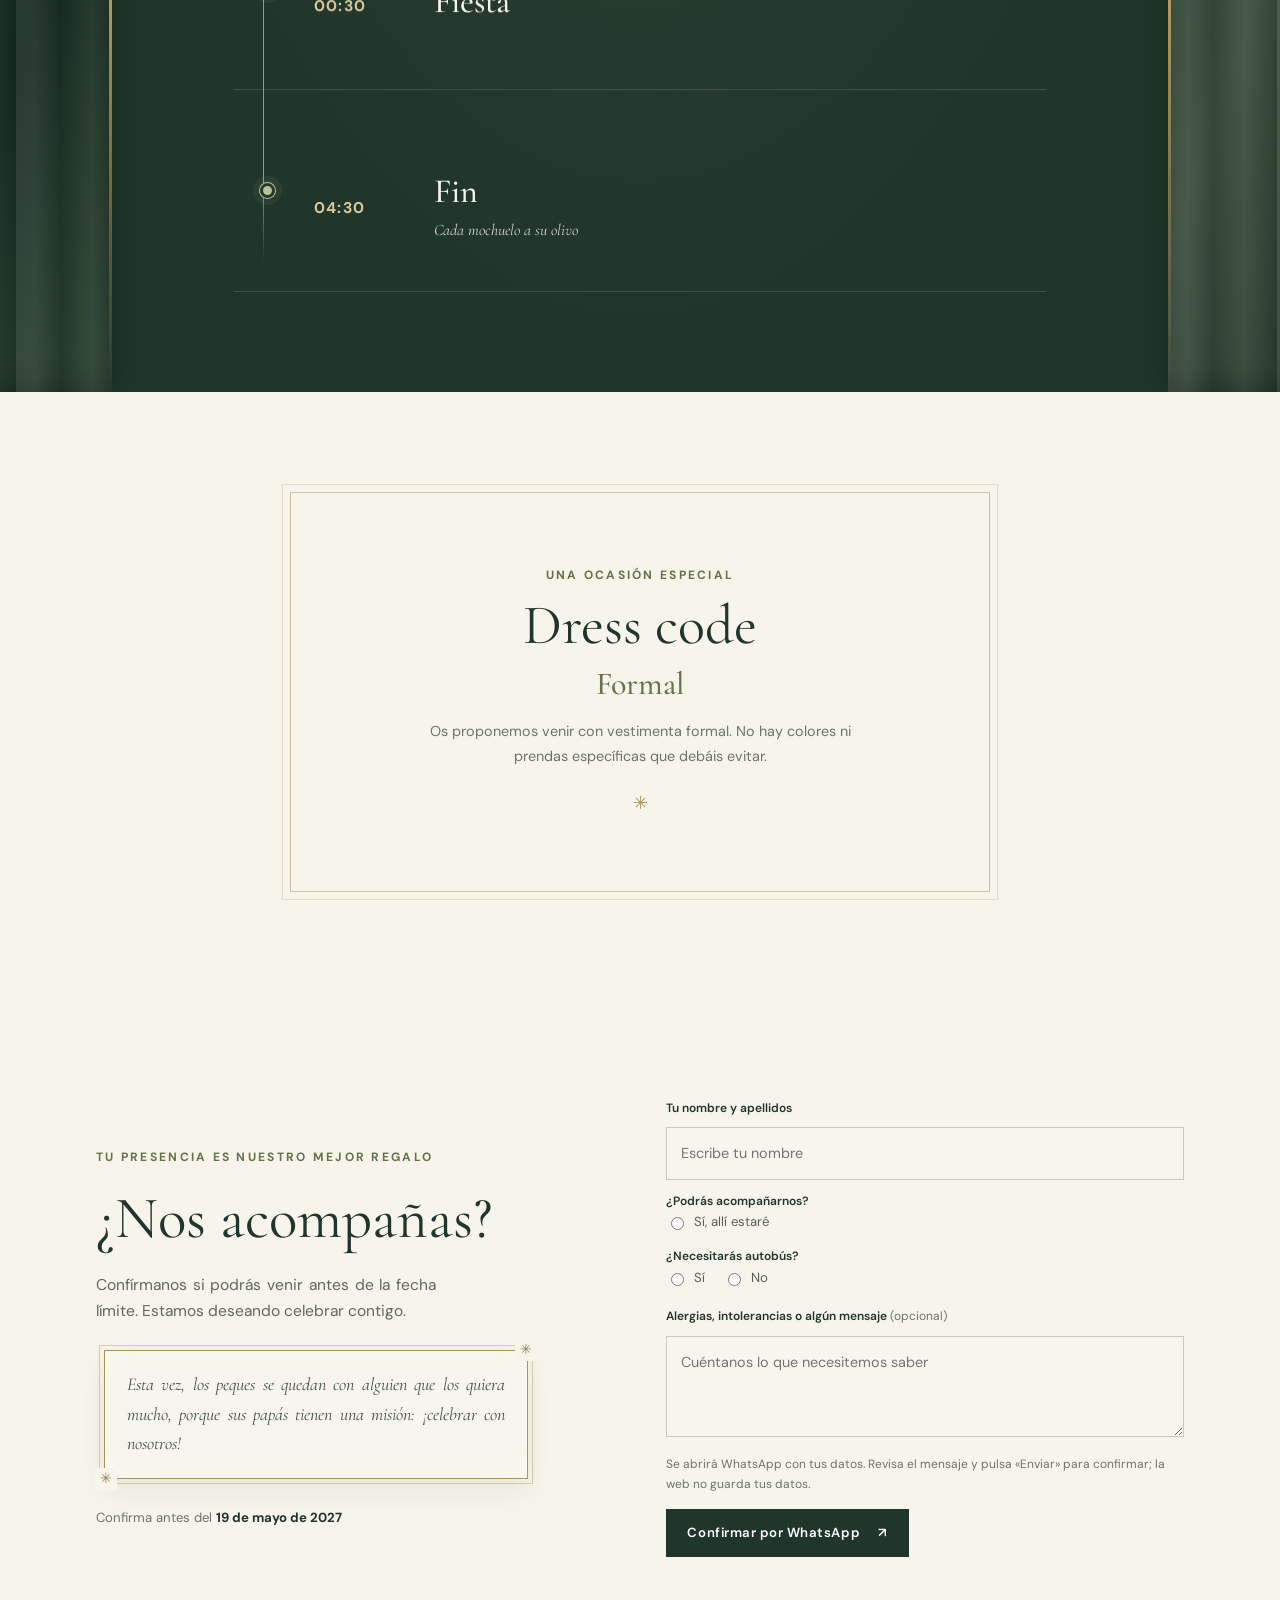
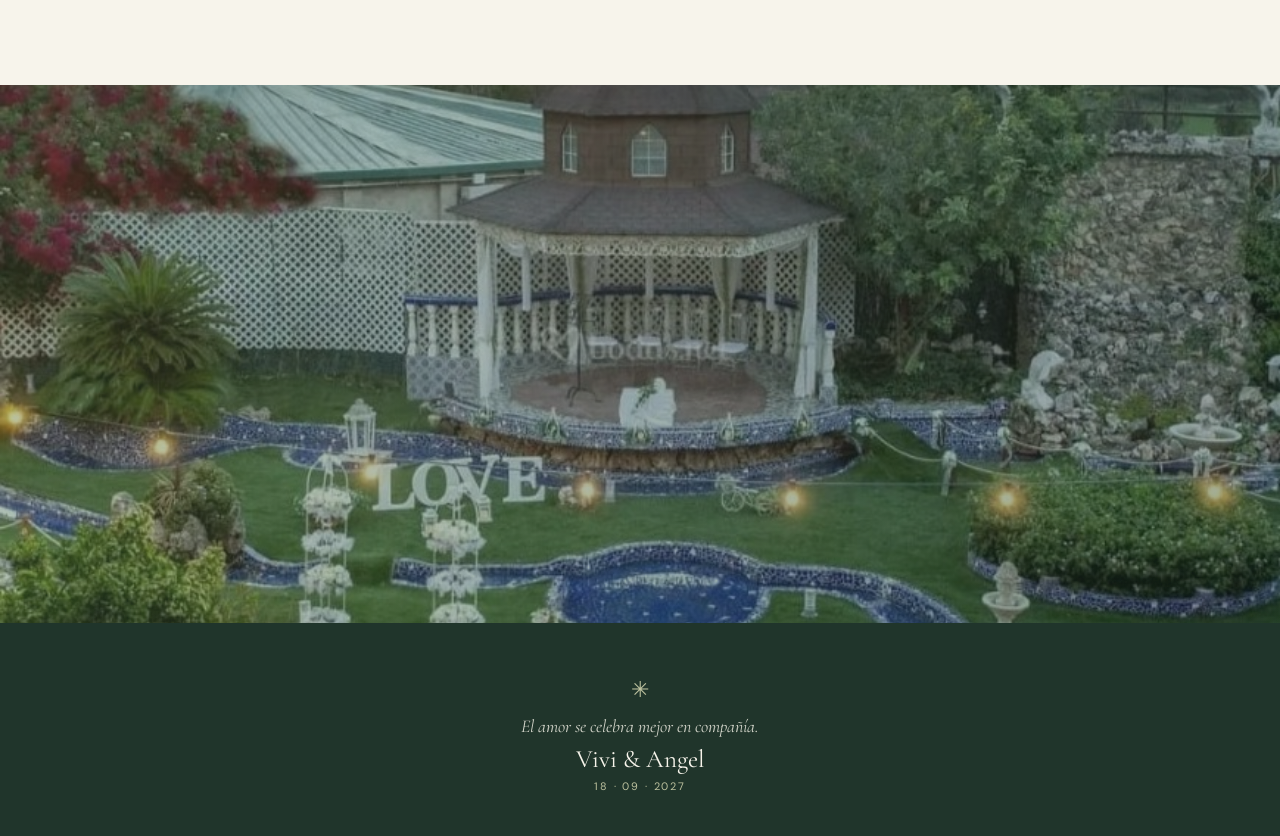
==== commit c1404f0c: "Actualiza imagen de la masía Co-authored-by: Copilot <223556219+Copilot@users.noreply.github.com>" ====
--- a/index.html
+++ b/index.html
@@ -217,6 +217,10 @@
         </form>
       </section>
 
+      <figure class="venue-photo-break">
+        <img src="assets/masia.jpeg" alt="Vista de la masía donde se celebrará la boda al atardecer" loading="lazy" decoding="async">
+      </figure>
+
       <footer class="site-footer">
         <span class="footer-flower" aria-hidden="true">✳</span>
         <p>El amor se celebra mejor en compañía.</p>
--- a/css/styles.css
+++ b/css/styles.css
@@ -12,8 +12,9 @@
 }
 
 * { box-sizing: border-box; }
-html { scroll-behavior: smooth; }
-body { margin: 0; background: var(--paper); color: var(--ink); font-family: var(--sans); font-size: 18px; line-height: 1.7; }
+html { width: 100%; min-width: 0; overflow-x: hidden; scroll-behavior: smooth; }
+body { width: 100%; min-width: 0; margin: 0; overflow-x: hidden; background: var(--paper); color: var(--ink); font-family: var(--sans); font-size: 18px; line-height: 1.7; }
+#invitation { width: 100%; min-width: 0; max-width: 100%; margin: 0; }
 button, input, textarea { font: inherit; }
 a { color: inherit; }
 [hidden] { display: none !important; }
@@ -27,8 +28,9 @@
 .button { min-height: 48px; display: inline-flex; align-items: center; justify-content: center; gap: 18px; border: 1px solid transparent; padding: 12px 20px; text-decoration: none; cursor: pointer; font-size: 13.2px; font-weight: 600; letter-spacing: .04em; transition: background .2s, color .2s, border-color .2s; }
 .button-dark { background: var(--ink); color: #fff; }
 .button-dark:hover { background: var(--olive); }
-.button-outline { border-color: var(--olive); color: var(--ink); }
-.button-outline:hover { background: var(--olive); color: #fff; }
+.button-outline { border-color: var(--gold); background: var(--olive); color: var(--paper); box-shadow: inset 0 0 0 1px #ffffff70; }
+.button-outline:hover { background: var(--ink); color: #fff; }
+.button-outline:focus-visible { outline: 2px solid var(--gold); outline-offset: 3px; }
 
 .site-header { position: relative; z-index: 5; height: 77px; display: flex; align-items: center; justify-content: space-between; gap: 24px; padding: 0 7.2%; border-bottom: 1px solid #ad92592e; background: radial-gradient(ellipse at 50% 0%, #3b4b3a, var(--ink) 68%); color: var(--paper); }
 .wordmark { display: grid; gap: 0; text-decoration: none; font: 500 19px/1.25 var(--serif); }
@@ -97,8 +99,7 @@
 .quote-rule { display: block; width: 42px; height: 1px; margin: 26px auto 0; background: var(--gold); }
 @keyframes quote-turn { to { transform: rotate(360deg); } }
 
-.celebration { position: relative; isolation: isolate; overflow: hidden; display: grid; grid-template-columns: 1fr .88fr; align-items: center; gap: 9%; background: linear-gradient(135deg, #f5e7bd 0%, #f8edcf 48%, #efdfaf 100%); }
-.celebration::before { position: absolute; z-index: -1; inset: 0; background: radial-gradient(ellipse at 18% 16%, #fff8dfb5, transparent 52%), linear-gradient(110deg, #f3e4b8aa, transparent 55%); content: ""; pointer-events: none; }
+.celebration { position: relative; isolation: isolate; overflow: hidden; display: grid; grid-template-columns: 1fr .88fr; align-items: center; gap: 9%; background: url("../assets/fondo.png") center calc(50% + var(--fondo-scroll-offset, 0px)) / cover no-repeat fixed; }
 .celebration-copy, .celebration-map { position: relative; z-index: 1; }
 .celebration-copy h2 { margin: 11px 0 18px; font: 400 clamp(39px, 5vw, 59px)/1.17 var(--serif); letter-spacing: -.025em; }
 .celebration-copy h2 em { color: var(--olive); font-weight: 400; }
@@ -112,7 +113,7 @@
 .celebration-map { width: 100%; aspect-ratio: 1; min-height: 300px; overflow: hidden; border: 1px solid var(--line); background: #e5e6d9; box-shadow: 0 18px 45px #20352b20; transform: translate3d(0,var(--parallax-y,0px),0); will-change: transform; }
 .celebration-map iframe { display: block; width: 100%; height: 100%; min-height: 300px; border: 0; }
 
-.story-section { background: #eeeee6; }
+.story-section { background: url("../assets/fondo.png") center calc(50% + var(--fondo-scroll-offset, 0px)) / cover no-repeat fixed; }
 .botanical-section { position: relative; isolation: isolate; }
 .section-sprig { position: absolute; z-index: -1; top: -58px; left: -74px; width: clamp(205px, 27vw, 330px); height: auto; opacity: 0; clip-path: inset(0 0 0 100%); filter: drop-shadow(0 4px 5px #5e481b20); pointer-events: none; transform: rotate(180deg); transition: opacity 1s ease; }
 .section-sprig.sprig-bottom-right { top: auto; right: -74px; bottom: -58px; left: auto; transform: none; clip-path: inset(0 100% 0 0); }
@@ -192,7 +193,7 @@
 .timeline-item:last-child .timeline-dot { background: #b7c09c; box-shadow: 0 0 0 1px #b7c09c, 0 0 0 7px #b7c09c14; }
 .timeline-note { margin: 38px 0 0; color: #bdc29f; font: italic 15.6px var(--serif); text-align: center; }
 
-.dress-code-section { display: grid; place-items: center; background: #eeeee6; text-align: center; }
+.dress-code-section { display: grid; place-items: center; background: url("../assets/fondo.png") center calc(50% + var(--fondo-scroll-offset, 0px)) / cover no-repeat fixed; text-align: center; }
 .dress-code-card { position: relative; width: min(100%, 700px); padding: clamp(34px, 7vw, 72px) clamp(22px, 7vw, 70px); border: 1px solid #ad925980; outline: 1px solid #ad925940; outline-offset: 7px; background: var(--paper); }
 .dress-code-card .eyebrow { color: var(--olive); }
 .dress-code-card h2 { margin: 8px 0 5px; font: 400 clamp(38px, 5vw, 56px)/1.15 var(--serif); }
@@ -200,12 +201,12 @@
 .dress-code-note { max-width: 440px; margin: 12px auto 0; color: var(--muted); font-size: 14.4px; }
 .dress-code-ornament { display: block; margin-top: 20px; color: var(--gold); font-size: 18px; }
 
-.rsvp-section { display: grid; grid-template-columns: .85fr 1fr; gap: 12%; background: #e1e4d6; }
+.rsvp-section { display: grid; grid-template-columns: .85fr 1fr; gap: 12%; background: url("../assets/fondo.png") center calc(50% + var(--fondo-scroll-offset, 0px)) / cover no-repeat fixed; }
 .rsvp-intro { align-self: center; }
 .rsvp-intro h2 { margin: 12px 0 15px; font-size: clamp(42px, 5vw, 59px); }
 .rsvp-intro > p:not(.eyebrow) { max-width: 340px; color: #61695c; font-size: 15.6px; }
 .rsvp-intro > p.children-note { position: relative; max-width: 430px; margin: 25px 8px 28px; padding: 19px 22px; border: 1px solid #ad9259; outline: 1px solid #ad925966; outline-offset: 4px; background: #f8f6f08c; color: #435248; font: italic 18px/1.65 var(--serif); box-shadow: 0 12px 28px #20352b12, inset 0 0 22px #fffdf34d; }
-.rsvp-intro > p.children-note::before, .rsvp-intro > p.children-note::after { position: absolute; display: grid; width: 22px; height: 22px; place-items: center; background: #e1e4d6; color: #9b8149; font: 14px/1 var(--serif); content: "✳"; }
+.rsvp-intro > p.children-note::before, .rsvp-intro > p.children-note::after { position: absolute; display: grid; width: 22px; height: 22px; place-items: center; background: var(--paper); color: #9b8149; font: 14px/1 var(--serif); content: "✳"; }
 .rsvp-intro > p.children-note::before { top: -12px; right: -10px; }
 .rsvp-intro > p.children-note::after { bottom: -12px; left: -10px; }
 .rsvp-deadline { margin-top: 25px; color: var(--muted); font-size: 13.2px; }
@@ -221,6 +222,10 @@
 .optional { color: var(--muted); font-weight: 400; }
 .whatsapp-note { margin: 8px 0 0; color: var(--muted); font-size: 12px; }
 .rsvp-form .button { justify-self: start; margin-top: 5px; }
+
+.venue-photo-break { position: relative; isolation: isolate; height: clamp(320px, 42vw, 540px); margin: 0; overflow: hidden; background: var(--ink); }
+.venue-photo-break::after { position: absolute; inset: 0; background: linear-gradient(110deg, #6473484d, #20352b55); content: ""; pointer-events: none; }
+.venue-photo-break img { display: block; width: 100%; height: 100%; object-fit: cover; object-position: center 52%; opacity: .88; filter: saturate(.9); }
 
 .site-footer { display: grid; justify-items: center; padding: 48px 20px 42px; background: var(--ink); color: var(--paper); text-align: center; }
 .footer-flower { color: #bdc29f; font-size: 22px; }
@@ -240,6 +245,7 @@
   .hero-content h1 i { line-height: 1; }
   .hero-side-note { right: 15px; bottom: 23px; }
   .section-pad { padding: 72px 7%; }
+  .countdown-section { overflow-x: clip; }
   .countdown-section { padding-top: 12px; padding-bottom: 58px; }
   .countdown-medallion { width: min(100%, 370px); margin-top: -42px; }
   .countdown-circle { width: 78%; }
